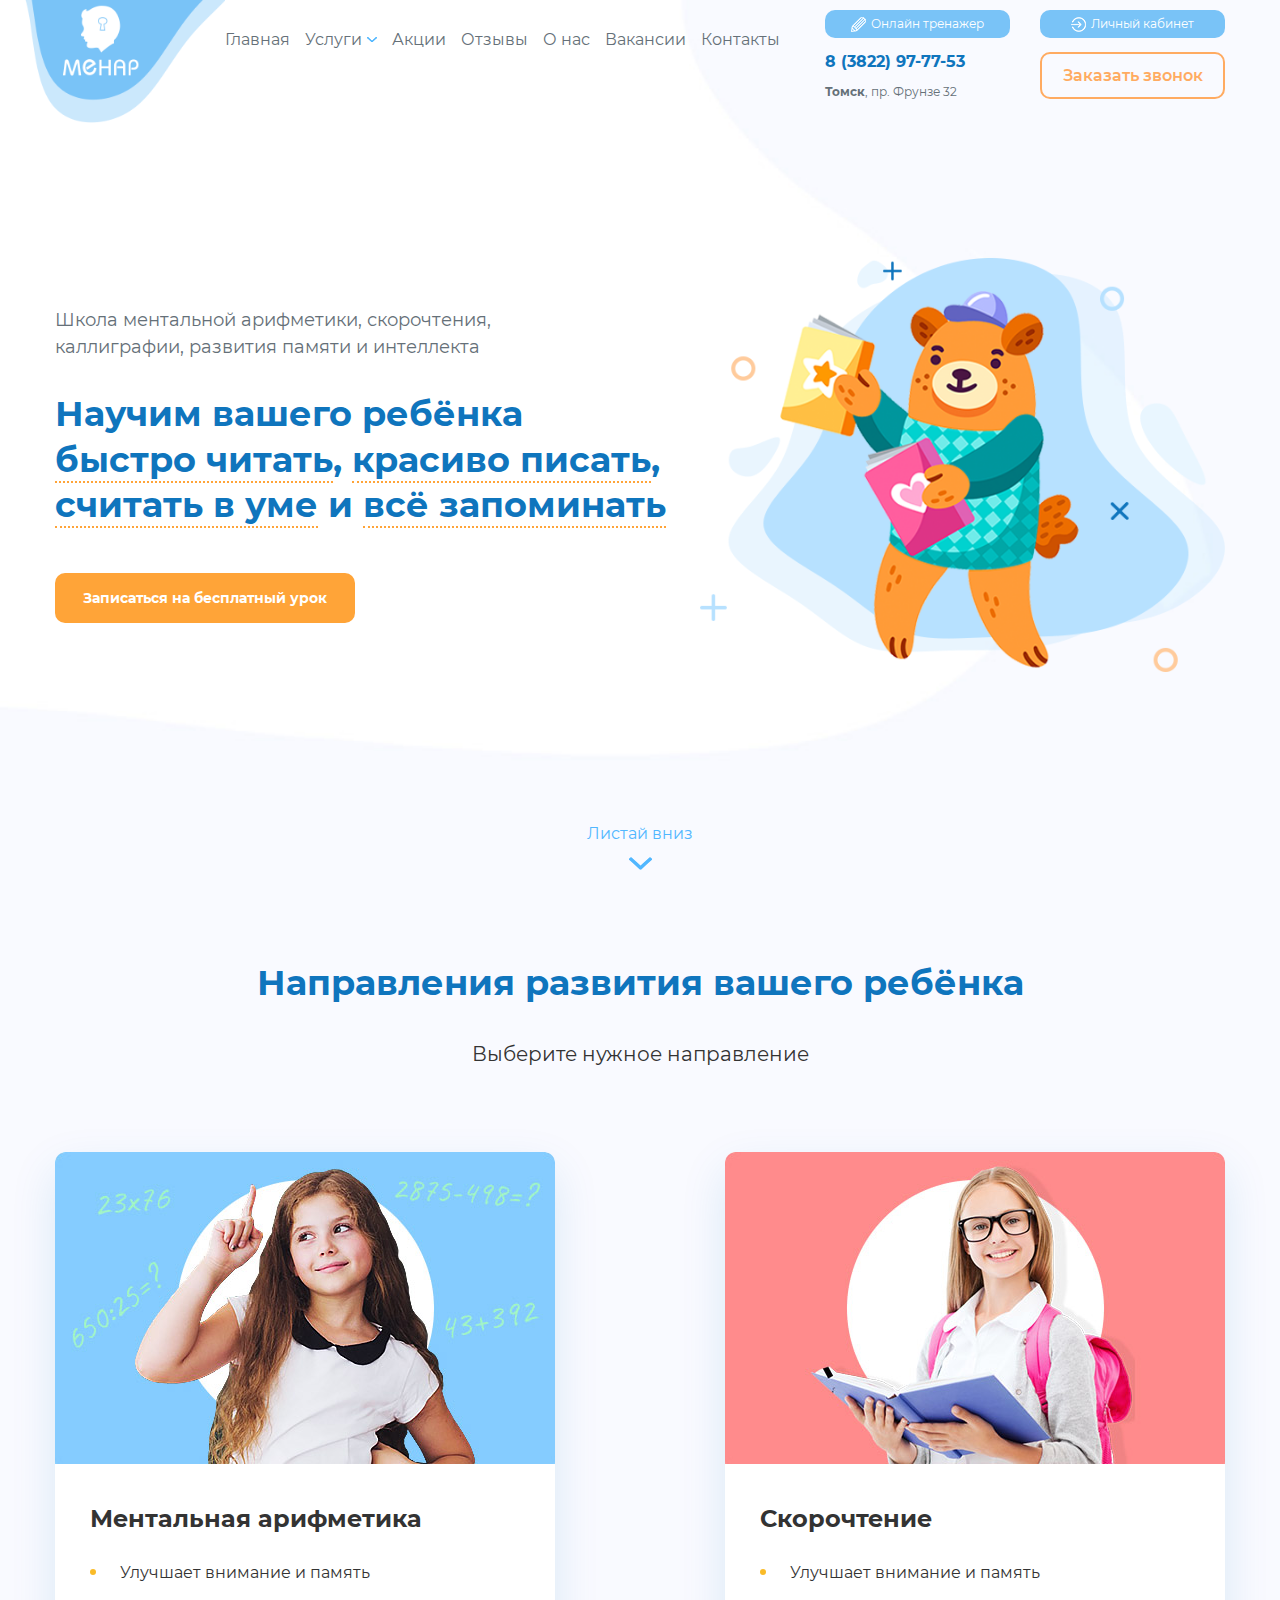
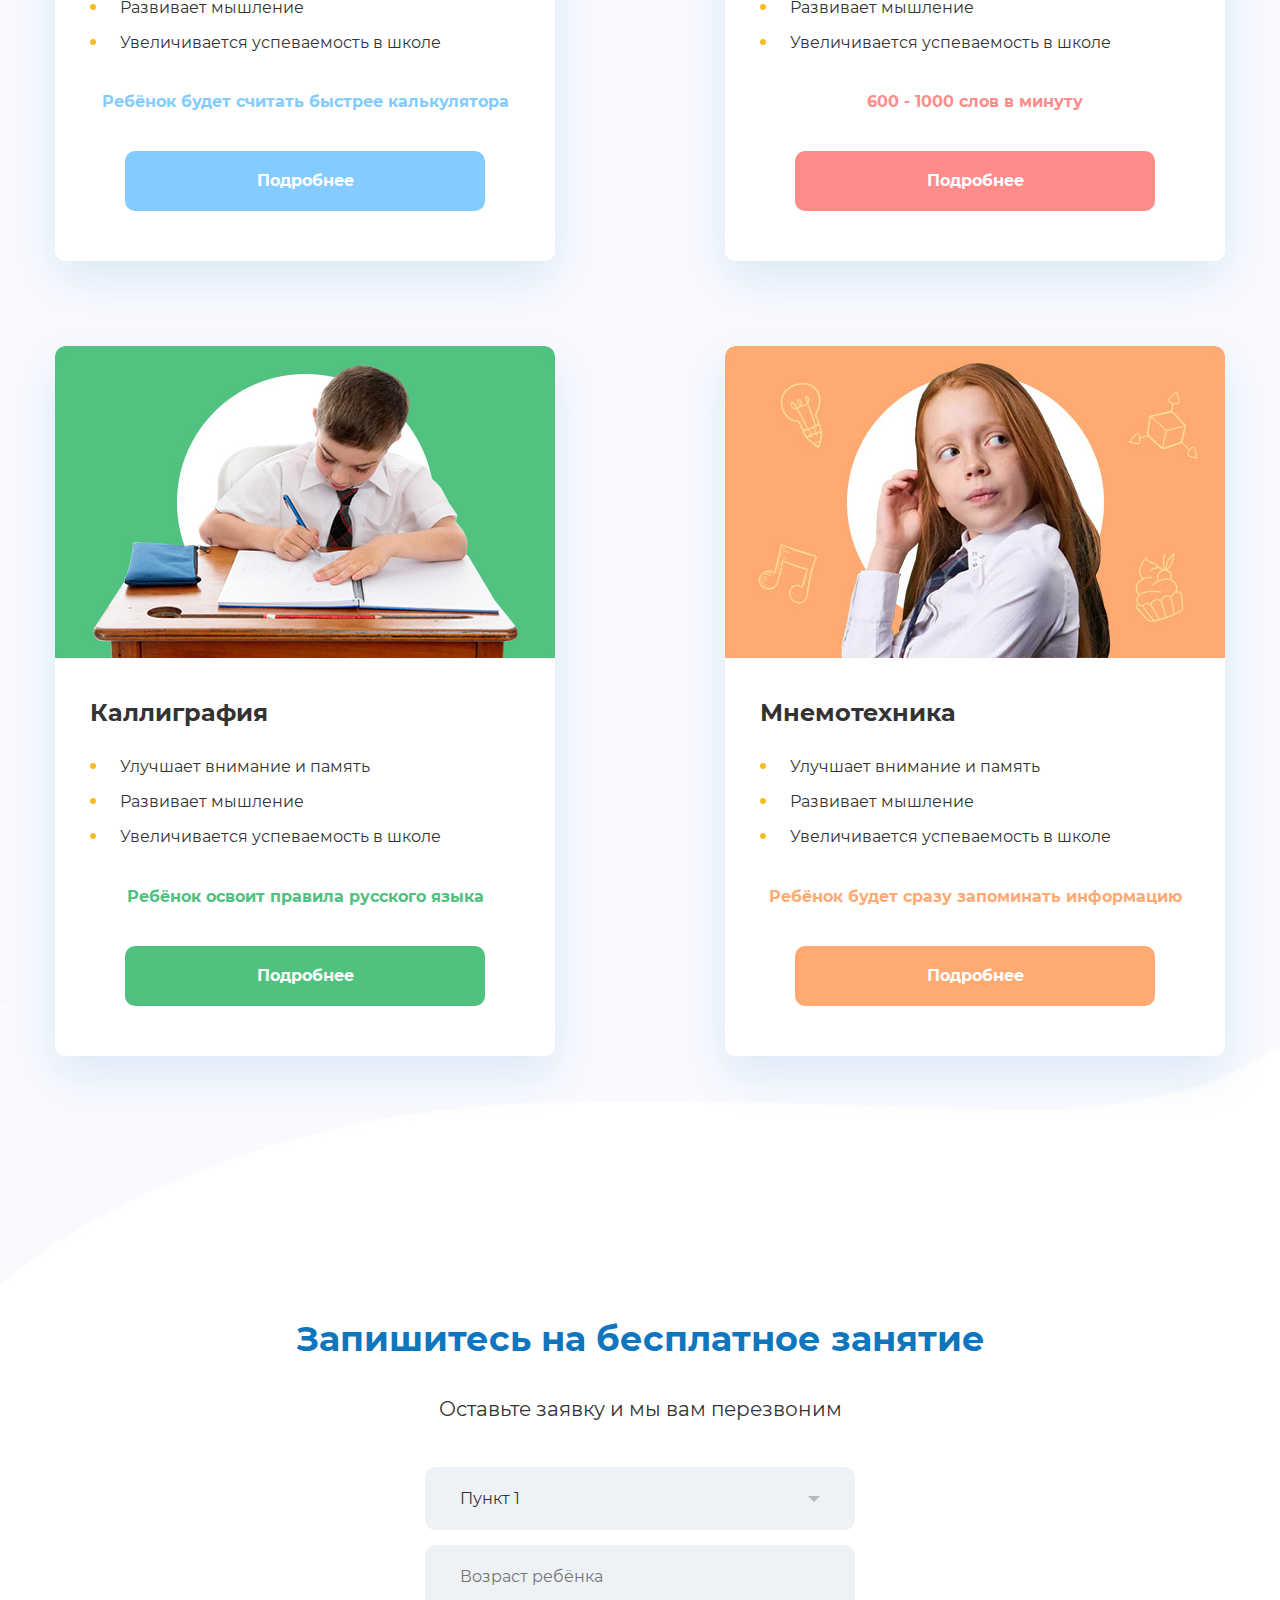
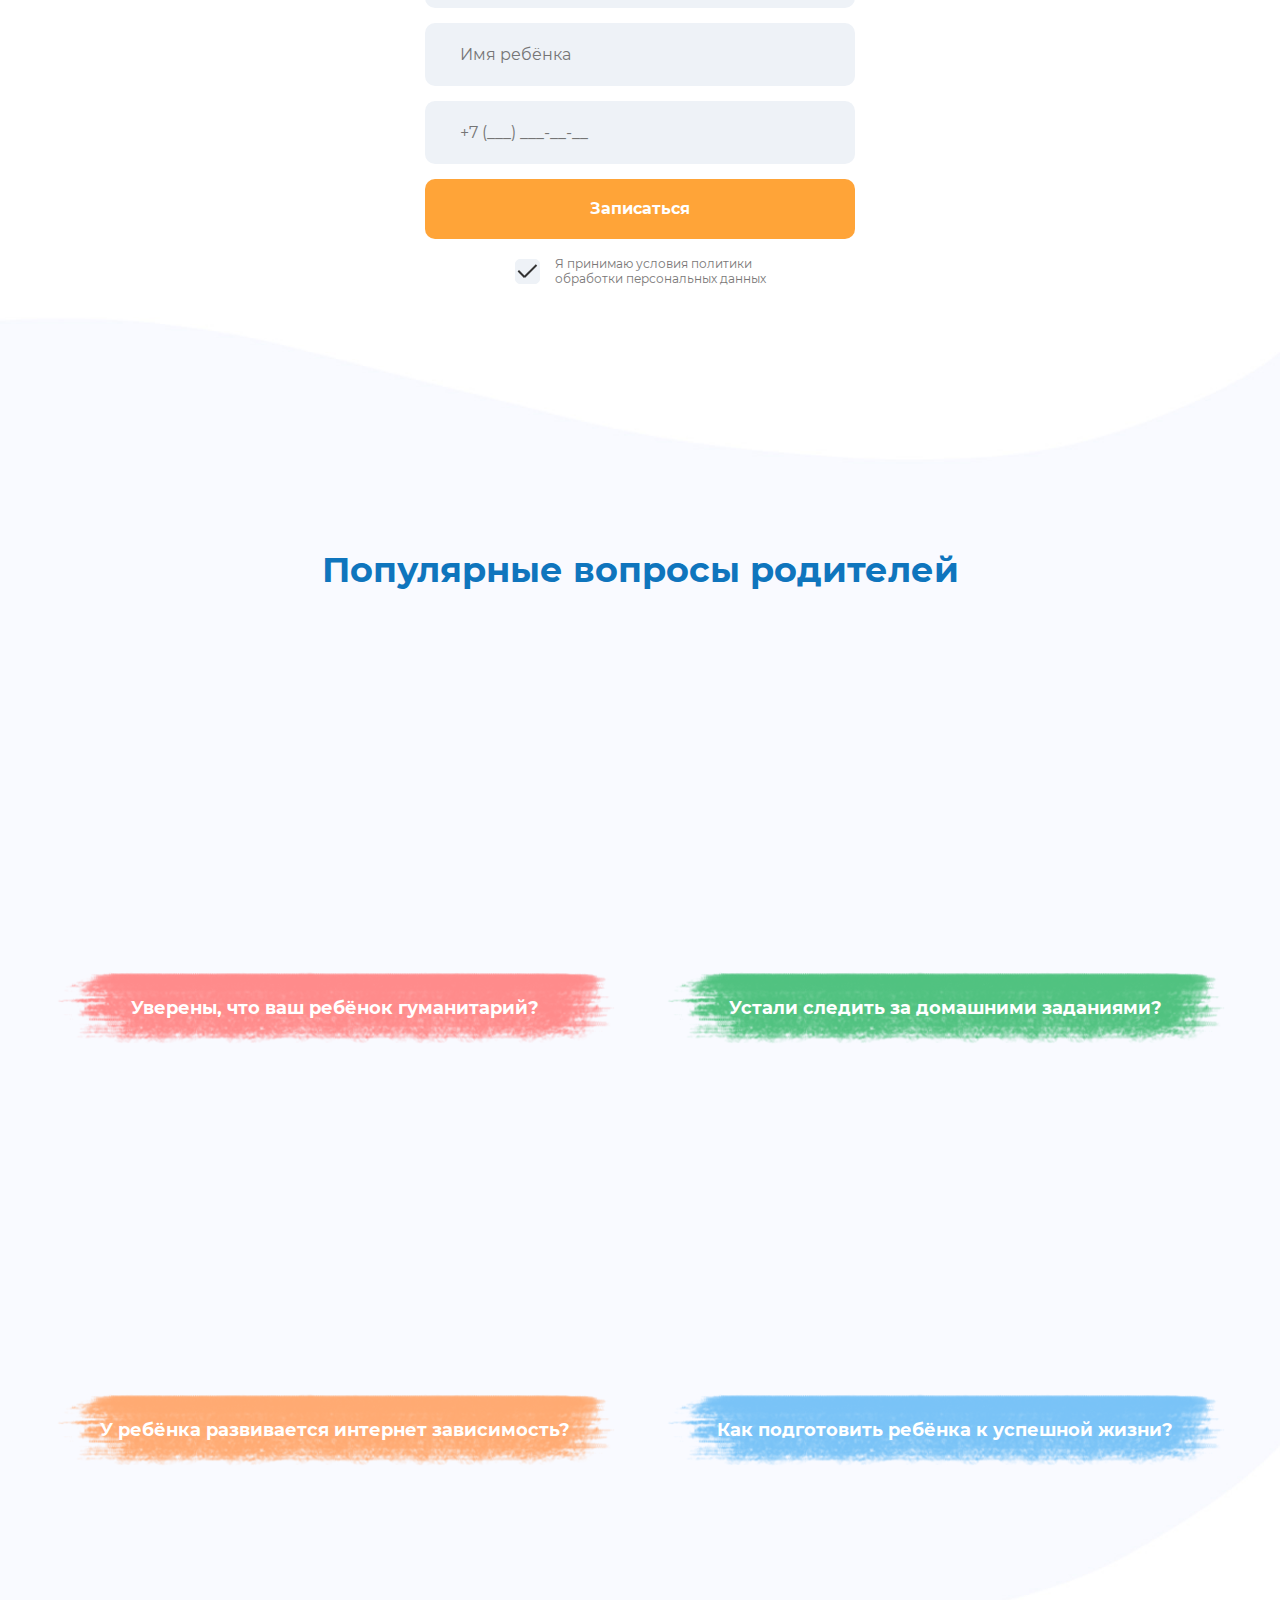
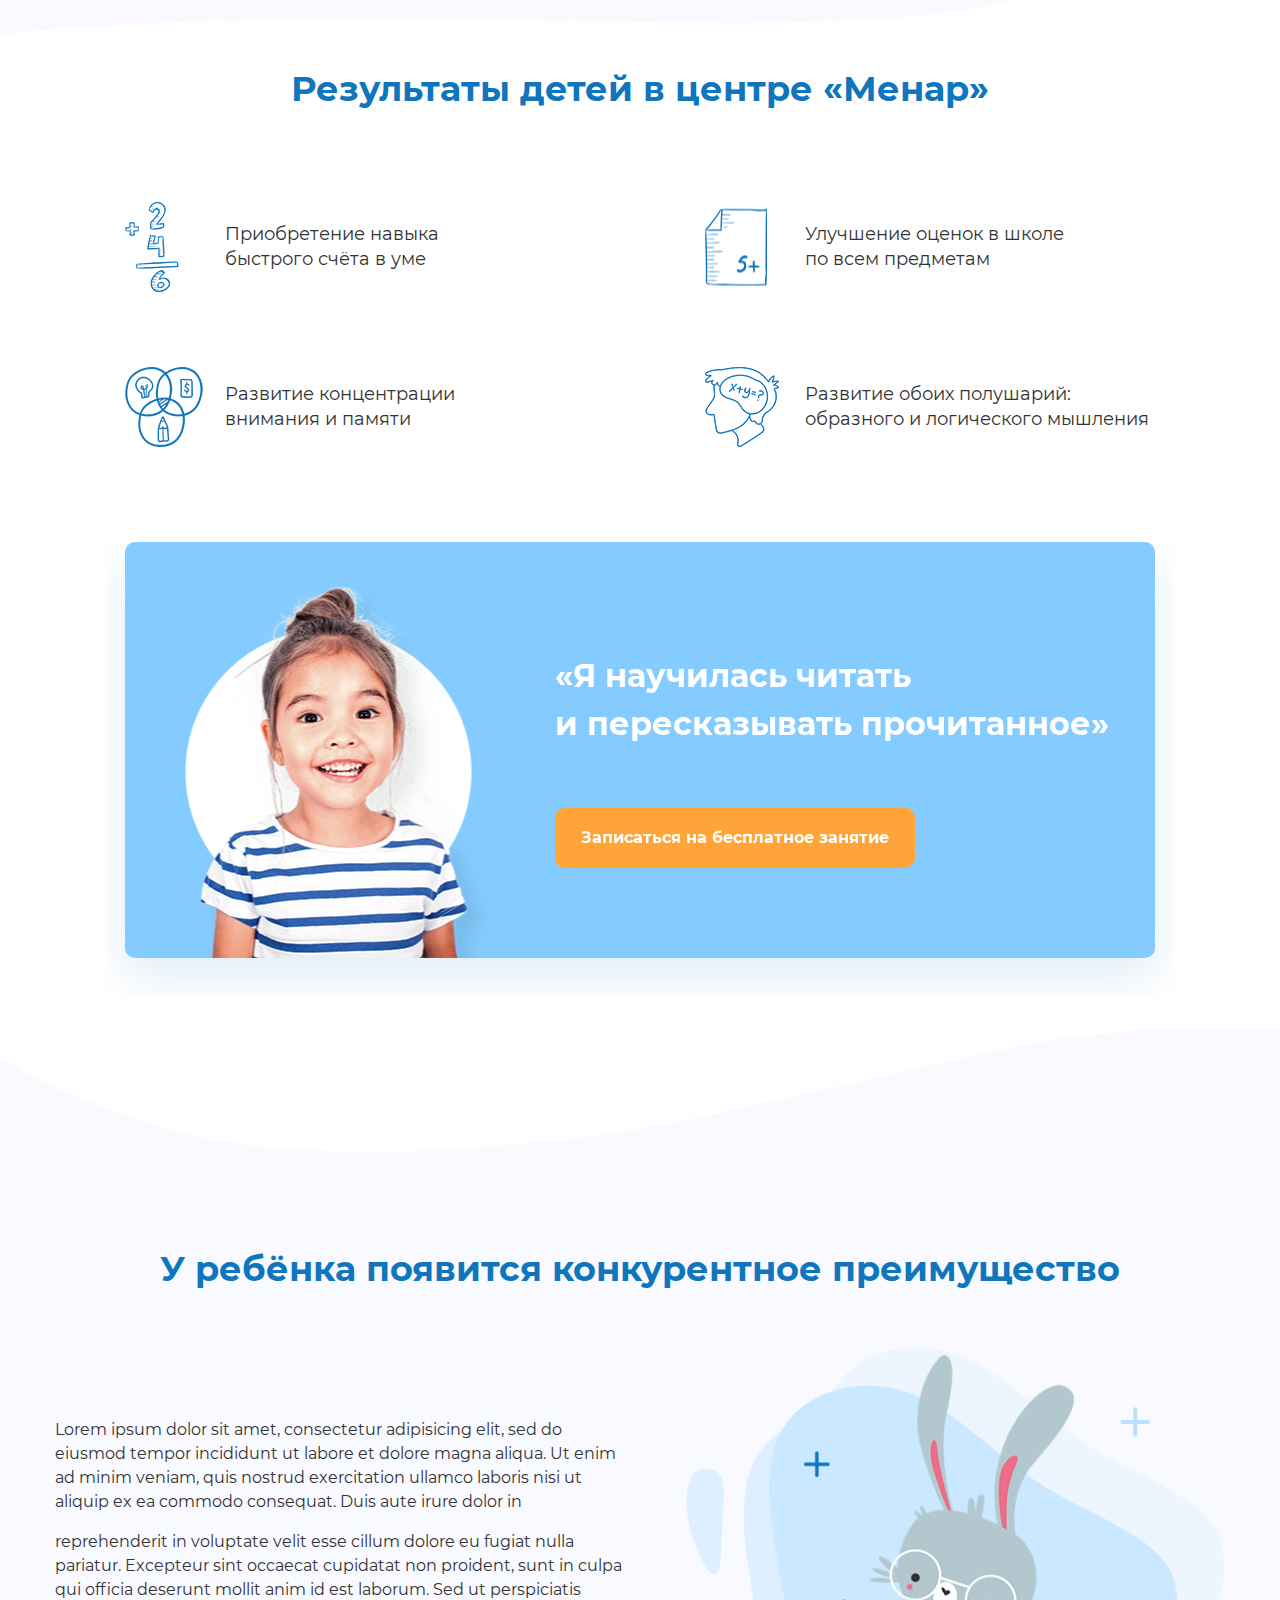
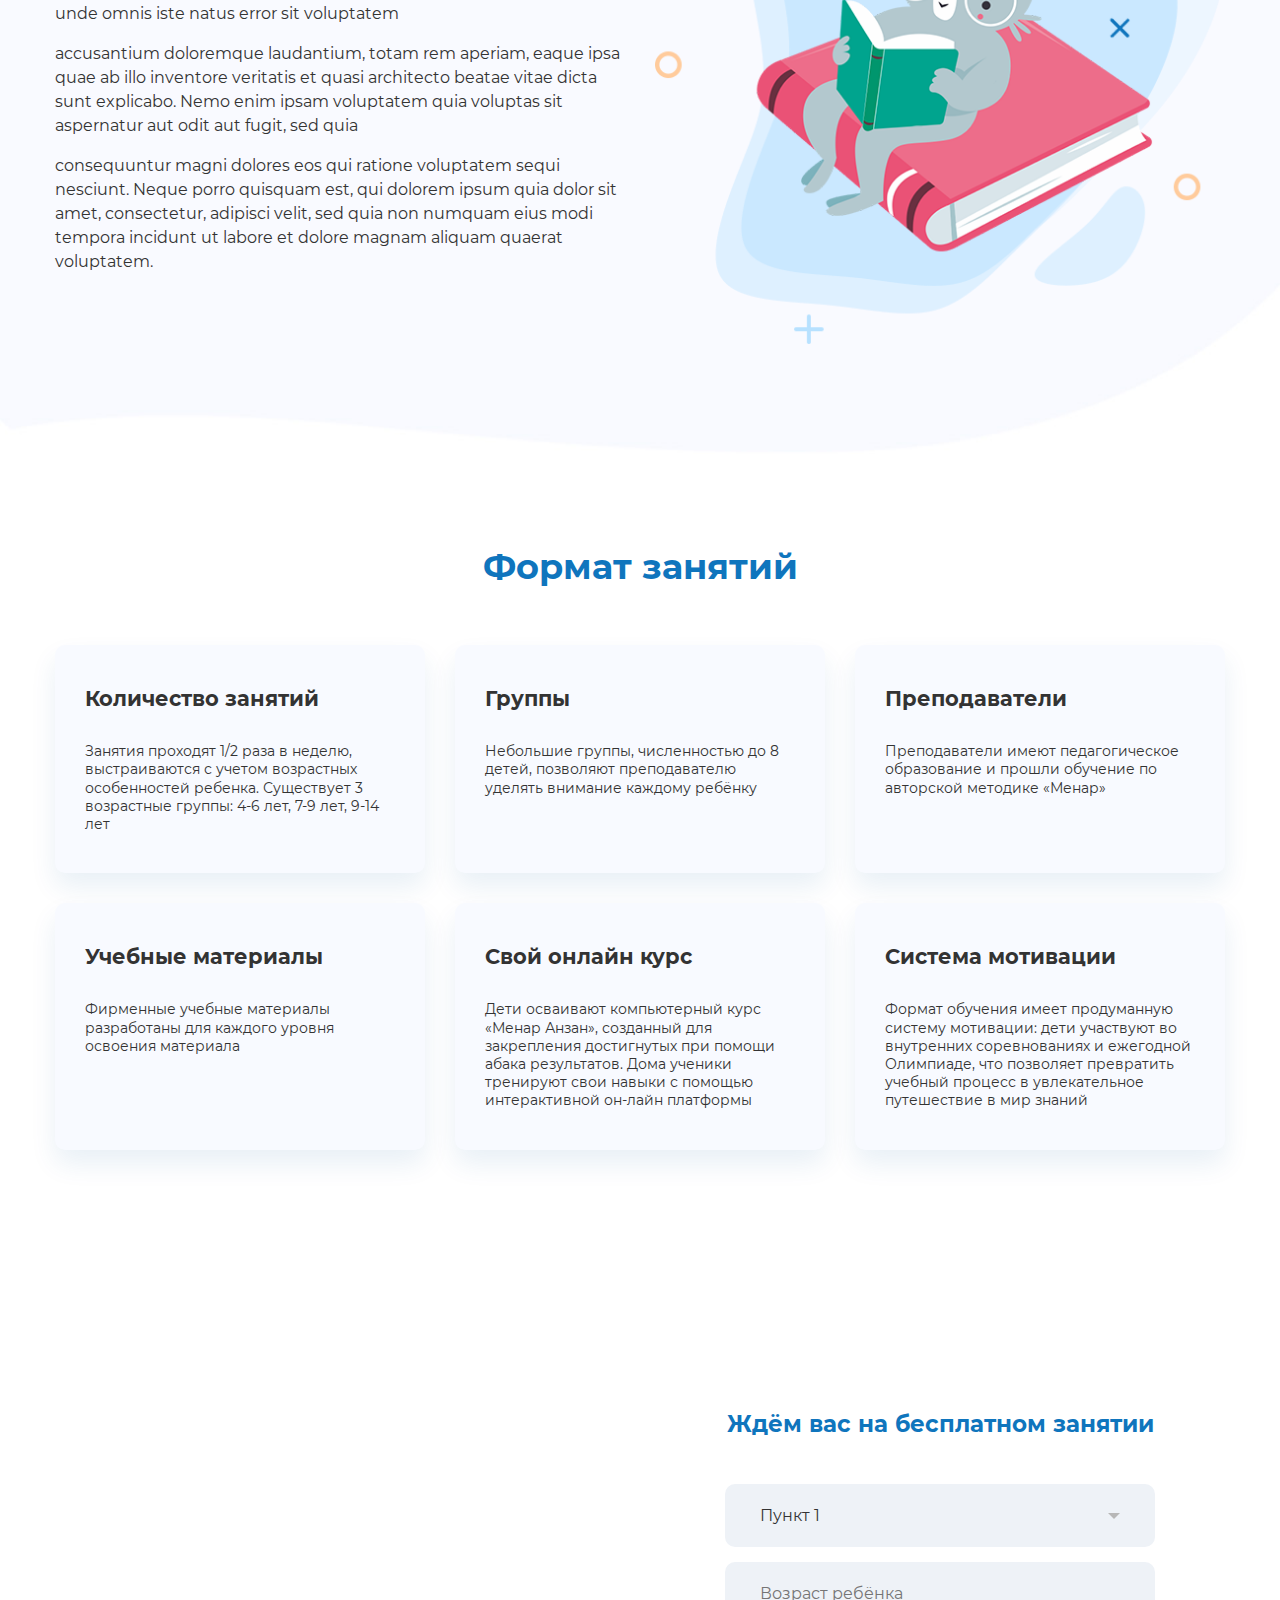
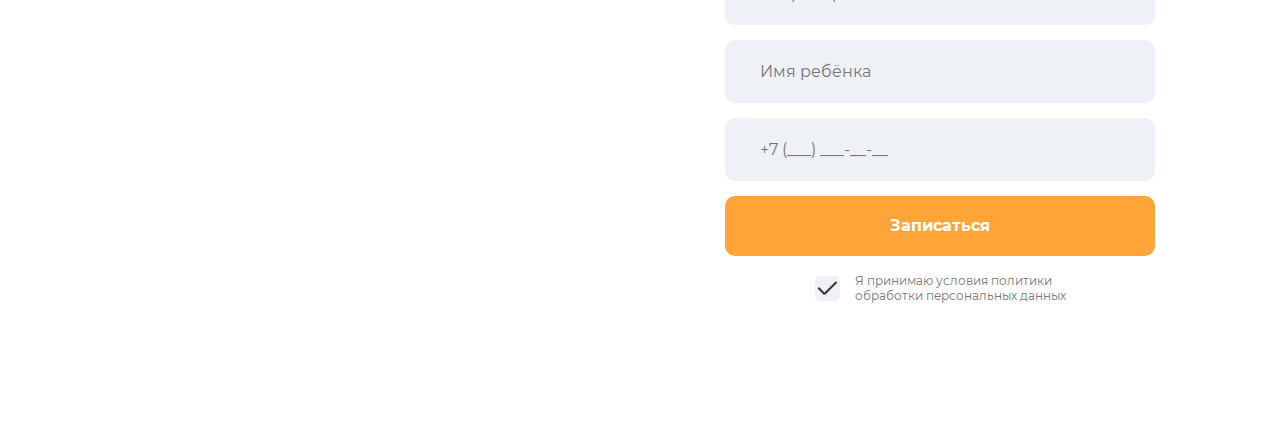
==== index.html @ d81ebc4a "sfdv" ====
<!DOCTYPE html>
<html>
<head>
	<title></title>
	<meta name="keywords" content=''>
	<meta name="description" content=''>

	<meta name="format-detection" content="telephone=no">

	<meta http-equiv="Content-Type" content="text/html; charset=utf-8">
	<meta name="viewport" content="width=device-width,minimum-scale=1,maximum-scale=1">
	<link rel="stylesheet" href="css/reset.css" type="text/css">
	<link rel="stylesheet" href="css/jquery.fancybox.css" type="text/css">
	<link rel="stylesheet" href="css/slick.css" type="text/css">
	<link rel="stylesheet" href="css/layout.css" type="text/css">
	<link rel="stylesheet" href="css/main.css" type="text/css">

</head>
<body>
	<div class="body-wrap">
		<div class="b header">
			<div class="container">
				<div class="header-wrap">
					<div class="header-burger">
						<div class="mobile-btn-wrap">
							<div class="mobile-btn">
								<div class="mobile-btn-el"></div>
							</div>
						</div>
					</div>
					<div class="header-logo">
						<a href="/"><img src="i/logo.png" alt=""></a>
					</div>
					<div class="header-contacts">
						<div class="header-contacts-item">
							<a href="#" class="small-btn"><span><img src="i/small-icon-1.png">Онлайн тренажер</span></a>
							<a href="#" class="small-btn"><span><img src="i/small-icon-2.png">Личный кабинет</span></a>
						</div>
						<div class="header-contacts-item mobile">
							<div class="header-info">
								<a href="tel:+73822977753" class="phone">8 (3822) 97-77-53</a>
								<div class="header-info-item"><b>Томск</b>, пр. Фрунзе 32</div>
							</div>
							<a href="#" class="header-btn">Заказать звонок</a>
						</div>
					</div>
					<div class="header-nav">
						<ul>
							<li><a href="/">Главная</a></li>
							<li class="li-drop"><a href="/">Услуги</a></li>
							<li><a href="/">Акции</a></li>
							<li><a href="/">Отзывы</a></li>
							<li><a href="/">О нас</a></li>
							<li><a href="/">Вакансии</a></li>
							<li><a href="/">Контакты</a></li>
						</ul>
					</div>
				</div>
			</div>
			<div class="mobile-menu">
				<div class="close-btn"></div>
				<div class="header-logo">
					<a href="/"><img src="i/logo.png" alt=""></a>
				</div>
				<ul class="nav">
					<li><a href="/">Главная</a></li>
					<li class="li-drop"><span>Услуги</span></li>
					<li><a href="/">Акции</a></li>
					<li><a href="/">Отзывы</a></li>
					<li><a href="/">О нас</a></li>
					<li><a href="/">Вакансии</a></li>
					<li><a href="/">Контакты</a></li>
				</ul>
				<div class="mobile-menu-info">
					<a href="#" class="small-btn"><span><img src="i/small-icon-1.png">Онлайн тренажер</span></a>
					<a href="#" class="small-btn"><span><img src="i/small-icon-2.png">Личный кабинет</span></a>
					<div class="header-info">
						<a href="tel:+73822977753" class="phone">8 (3822) 97-77-53</a>
						<div class="header-info-item"><b>Томск</b>, пр. Фрунзе 32</div>
					</div>
					<a href="#" class="header-btn">Заказать звонок</a>
				</div>
			</div>
		</div>

		<div class="b face">
			<div class="container">
				<div class="face-wrap">
					<div class="text">
						<div class="face-text">Школа ментальной арифметики, скорочтения, каллиграфии, развития памяти и интеллекта</div>
						<h2 class="title">Научим вашего ребёнка <span>быстро читать</span>, <span>красиво писать</span>, <span>считать в уме</span> и <span>всё запоминать</span></h2>
						<a href="#" class="btn">Записаться на бесплатный урок</a>
					</div>
					<div class="image"><img src="i/face-img.png" alt=""></div>
				</div>
			</div>
			<a href="#" class="face-scroll">
				<span>Листай вниз</span>
				<img src="i/face-arr.png">
			</a>
		</div>

		<div class="b card-block">
			<div class="container">
				<h2 class="title">Направления развития вашего ребёнка </h2>
				<div class="subtitle">Выберите нужное направление</div>
				<div class="cards">
					<div class="card card-blue">
						<div class="image"><img src="i/card-1.jpg" alt=""></div>
						<div class="content">
							<div class="name">Ментальная арифметика</div>
							<div class="text">
								<ul>
									<li>Улучшает внимание и память</li>
									<li>Развивает мышление</li>
									<li>Увеличивается успеваемость в школе</li>
								</ul>
							</div>
							<div class="result">Ребёнок будет считать быстрее калькулятора</div>
							<a href="#" class="btn">Подробнее</a>
						</div>
					</div>
					<div class="card card-purple">
						<div class="image"><img src="i/card-2.jpg" alt=""></div>
						<div class="content">
							<div class="name">Скорочтение</div>
							<div class="text">
								<ul>
									<li>Улучшает внимание и память</li>
									<li>Развивает мышление</li>
									<li>Увеличивается успеваемость в школе</li>
								</ul>
							</div>
							<div class="result">600 - 1000 слов в минуту</div>
							<a href="#" class="btn">Подробнее</a>
						</div>
					</div>
					<div class="card card-green">
						<div class="image"><img src="i/card-3.jpg" alt=""></div>
						<div class="content">
							<div class="name">Каллиграфия</div>
							<div class="text">
								<ul>
									<li>Улучшает внимание и память</li>
									<li>Развивает мышление</li>
									<li>Увеличивается успеваемость в школе</li>
								</ul>
							</div>
							<div class="result">Ребёнок освоит правила русского языка</div>
							<a href="#" class="btn">Подробнее</a>
						</div>
					</div>
					<div class="card card-orange">
						<div class="image"><img src="i/card-4.jpg" alt=""></div>
						<div class="content">
							<div class="name">Мнемотехника</div>
							<div class="text">
								<ul>
									<li>Улучшает внимание и память</li>
									<li>Развивает мышление</li>
									<li>Увеличивается успеваемость в школе</li>
								</ul>
							</div>
							<div class="result">Ребёнок будет сразу запоминать информацию</div>
							<a href="#" class="btn">Подробнее</a>
						</div>
					</div>
				</div>
			</div>
		</div>

		<div class="b ekr">
			<div class="container">
				<h2 class="title">Запишитесь на бесплатное занятие</h2>
				<div class="subtitle">Оставьте заявку и мы вам перезвоним</div>
				<div class="b-form">
					<form>
						<div class="b-select">
							<select>
								<option value="1">Пункт 1</option>
								<option value="2">Пункт 2</option>
							</select>
						</div>
						<div class="b-input">
							<input type="number" inputmode="numeric" placeholder="Возраст ребёнка">
						</div>
						<div class="b-input">
							<input type="text" placeholder="Имя ребёнка">
						</div>
						<div class="b-input">
							<input type="tel" placeholder="+7 (___) ___-__-__">
						</div>
						<button type="submit" class="btn">Записаться</button>
						<div class="policy-text"><div class="radio-btn active"></div>Я принимаю условия <a href="#" target="_blank">политики<br> обработки персональных данных</a></div>
					</form>
				</div>
			</div>
		</div>

		<div class="b video-block">
			<div class="container">
				<h2 class="title">Популярные вопросы родителей</h2>
				<div class="videos">
					<div class="video-wrap video-purple">
						<div class="video">
							<iframe src="https://www.youtube.com/embed/6xLsLPHumJ8" frameborder="0" allow="accelerometer; autoplay; encrypted-media; gyroscope; picture-in-picture" allowfullscreen></iframe>
						</div>
						<div class="name">Уверены, что ваш ребёнок гуманитарий?</div>
					</div>
					<div class="video-wrap video-green">
						<div class="video">
							<iframe src="https://www.youtube.com/embed/6xLsLPHumJ8" frameborder="0" allow="accelerometer; autoplay; encrypted-media; gyroscope; picture-in-picture" allowfullscreen></iframe>
						</div>
						<div class="name">Устали следить за домашними заданиями?</div>
					</div>
					<div class="video-wrap video-orange">
						<div class="video">
							<iframe src="https://www.youtube.com/embed/6xLsLPHumJ8" frameborder="0" allow="accelerometer; autoplay; encrypted-media; gyroscope; picture-in-picture" allowfullscreen></iframe>
						</div>
						<div class="name">У ребёнка развивается интернет зависимость?</div>
					</div>
					<div class="video-wrap video-blue">
						<div class="video">
							<iframe src="https://www.youtube.com/embed/6xLsLPHumJ8" frameborder="0" allow="accelerometer; autoplay; encrypted-media; gyroscope; picture-in-picture" allowfullscreen></iframe>
						</div>
						<div class="name">Как подготовить ребёнка к успешной жизни?</div>
					</div>
				</div>
			</div>
		</div>

		<div class="b ekr">
			<div class="container">
				<h2 class="title">Результаты детей в центре «Менар»</h2>
				<ul class="preim-list">
					<li>
						<img src="i/preim-i-1.png" alt="">
						<span>Приобретение навыка<br> быстрого счёта в уме</span>
					</li>
					<li>
						<img src="i/preim-i-2.png" alt="">
						<span>Улучшение оценок в школе<br> по всем предметам</span>
					</li>
					<li>
						<img src="i/preim-i-3.png" alt="">
						<span>Развитие концентрации<br> внимания и памяти</span>
					</li>
					<li>
						<img src="i/preim-i-4.png" alt="">
						<span>Развитие обоих полушарий:<br> образного и логического мышления</span>
					</li>
				</ul>
				<div class="banner-slider">
					<div class="banner-slide lightblue-slide">
						<div class="banner-title">«Я научилась читать и&nbsp;пересказывать прочитанное»</div>
						<a href="#" class="btn">Записаться на бесплатное занятие</a>
						<img src="i/slide-1.png" alt="" class="banner-img">
					</div>
					<div class="banner-slide green-slide">
						<div class="banner-title">«Я научилась читать и&nbsp;пересказывать прочитанное»</div>
						<a href="#" class="btn">Записаться на бесплатное занятие</a>
						<img src="i/slide-2.png" alt="" class="banner-img">
					</div>
					<div class="banner-slide purple-slide">
						<div class="banner-title">«Я научилась читать и&nbsp;пересказывать прочитанное»</div>
						<a href="#" class="btn">Записаться на бесплатное занятие</a>
						<img src="i/slide-3.png" alt="" class="banner-img">
					</div>
					<div class="banner-slide blue-slide">
						<div class="banner-title">«Я научилась читать и&nbsp;пересказывать прочитанное»</div>
						<a href="#" class="btn">Записаться на бесплатное занятие</a>
						<img src="i/slide-4.png" alt="" class="banner-img">
					</div>
				</div>
			</div>
		</div>

		<div class="b text-block">
			<div class="container">
				<h2 class="title">У ребёнка появится конкурентное преимущество</h2>
				<div class="text-with-img">
					<div class="image"><img src="i/rabbit.png" alt=""></div>
					<div class="text">
						<p>Lorem ipsum dolor sit amet, consectetur adipisicing elit, sed do eiusmod tempor incididunt ut labore et dolore magna aliqua. Ut enim ad minim veniam, quis nostrud exercitation ullamco laboris nisi ut aliquip ex ea commodo consequat. Duis aute irure dolor in</p>
						<p>reprehenderit in voluptate velit esse cillum dolore eu fugiat nulla pariatur. Excepteur sint occaecat cupidatat non proident, sunt in culpa qui officia deserunt mollit anim id est laborum. Sed ut perspiciatis unde omnis iste natus error sit voluptatem</p>
						<p>accusantium doloremque laudantium, totam rem aperiam, eaque ipsa quae ab illo inventore veritatis et quasi architecto beatae vitae dicta sunt explicabo. Nemo enim ipsam voluptatem quia voluptas sit aspernatur aut odit aut fugit, sed quia</p>
						<p>consequuntur magni dolores eos qui ratione voluptatem sequi nesciunt. Neque porro quisquam est, qui dolorem ipsum quia dolor sit amet, consectetur, adipisci velit, sed quia non numquam eius modi tempora incidunt ut labore et dolore magnam aliquam quaerat voluptatem.</p>
					</div>
				</div>
			</div>
		</div>

		<div class="b ekr-big">
			<div class="container">
				<h2 class="title">Формат занятий</h2>
				<ul class="descr-list">
					<li>
						<div class="name">Количество занятий</div>
						<div class="text">
							<p>Занятия проходят 1/2 раза в неделю, выстраиваются с учетом возрастных особенностей ребенка. Существует 3 возрастные группы: 4-6 лет, 7-9 лет, 9-14 лет</p>
						</div>
					</li>
					<li>
						<div class="name">Группы</div>
						<div class="text">
							<p>Небольшие группы, численностью до 8 детей, позволяют преподавателю уделять внимание каждому ребёнку</p>
						</div>
					</li>
					<li>
						<div class="name">Преподаватели</div>
						<div class="text">
							<p>Преподаватели имеют педагогическое образование и прошли обучение по авторской методике «Менар»</p>
						</div>
					</li>
					<li>
						<div class="name">Учебные материалы</div>
						<div class="text">
							<p>Фирменные учебные материалы разработаны для каждого уровня освоения материала</p>
						</div>
					</li>
					<li>
						<div class="name">Свой онлайн курс</div>
						<div class="text">
							<p>Дети осваивают компьютерный курс «Менар Анзан», созданный для закрепления достигнутых при помощи абака результатов. Дома ученики тренируют свои навыки с помощью интерактивной он-лайн платформы</p>
						</div>
					</li>
					<li>
						<div class="name">Система мотивации</div>
						<div class="text">
							<p>Формат обучения имеет продуманную систему мотивации: дети участвуют во внутренних соревнованиях и ежегодной Олимпиаде, что позволяет превратить учебный процесс в увлекательное путешествие в мир знаний</p>
						</div>
					</li>
				</ul>
			</div>
		</div>

		<div class="b map-block">
			<div class="map">
				<iframe src="https://yandex.ru/map-widget/v1/?um=constructor%3A56041281a886867fb7ee6e04cc59e2b85d258043392410533b2b9491beaae425&amp;source=constructor" width="100%" height="100%" frameborder="0"></iframe>
				<iframe class="mobile" src="https://yandex.ru/map-widget/v1/?um=constructor%3A5f856d051ce73a6758ae3db32a5aa64eddb7bf34b593eae9cc48bd684af209ca&amp;source=constructor" width="100%" height="100%" frameborder="0"></iframe>
			</div>
			<div class="container">
				<div class="wrap">
					<h2 class="title">Ждём вас на бесплатном занятии</h2>
					<div class="b-form">
						<form>
							<div class="b-select">
								<select>
									<option value="1">Пункт 1</option>
									<option value="2">Пункт 2</option>
								</select>
							</div>
							<div class="b-input">
								<input type="number" inputmode="numeric" placeholder="Возраст ребёнка">
							</div>
							<div class="b-input">
								<input type="text" placeholder="Имя ребёнка">
							</div>
							<div class="b-input">
								<input type="tel" placeholder="+7 (___) ___-__-__">
							</div>
							<button type="submit" class="btn">Записаться</button>
							<div class="policy-text"><div class="radio-btn active"></div>Я принимаю условия <a href="#" target="_blank">политики<br> обработки персональных данных</a></div>
						</form>
					</div>
				</div>
			</div>
		</div>

		<div class="b footer">
			<div class="container"></div>
		</div>

		<div style="display:none;">
		</div>
	</div>

	<script type="text/javascript" src="js/jquery-2.1.1.min.js"></script>
	<script type="text/javascript" src="js/jquery.fancybox.js"></script>
	<script type="text/javascript" src="js/jquery.inputmask.bundle.js"></script>
	<script type="text/javascript" src="js/slick.js"></script>
	<script type="text/javascript" src="js/main.js"></script>
</body>
</html>
---- css/layout.css ----
@charset "utf-8";

@font-face {
    font-family: 'Montserrat';
    src: url('../fonts/Montserrat-SemiBold.eot');
    src: url('../fonts/Montserrat-SemiBold.eot?#iefix') format('embedded-opentype'),
         url('../fonts/Montserrat-SemiBold.svg#Montserrat-SemiBold') format('svg'),
         url('../fonts/Montserrat-SemiBold.ttf') format('truetype'),
         url('../fonts/Montserrat-SemiBold.woff') format('woff'),
         url('../fonts/Montserrat-SemiBold.woff2') format('woff2');
    font-weight: 600;
    font-style: normal;
}

@font-face {
    font-family: 'Montserrat';
    src: url('../fonts/Montserrat-Regular.eot');
    src: url('../fonts/Montserrat-Regular.eot?#iefix') format('embedded-opentype'),
         url('../fonts/Montserrat-Regular.svg#Montserrat-Regular') format('svg'),
         url('../fonts/Montserrat-Regular.ttf') format('truetype'),
         url('../fonts/Montserrat-Regular.woff') format('woff'),
         url('../fonts/Montserrat-Regular.woff2') format('woff2');
    font-weight: normal;
    font-style: normal;
}

@font-face {
    font-family: 'Montserrat';
    src: url('../fonts/Montserrat-Medium.eot');
    src: url('../fonts/Montserrat-Medium.eot?#iefix') format('embedded-opentype'),
         url('../fonts/Montserrat-Medium.svg#Montserrat-Medium') format('svg'),
         url('../fonts/Montserrat-Medium.ttf') format('truetype'),
         url('../fonts/Montserrat-Medium.woff') format('woff'),
         url('../fonts/Montserrat-Medium.woff2') format('woff2');
    font-weight: 500;
    font-style: normal;
}

@font-face {
    font-family: 'Montserrat';
    src: url('../fonts/Montserrat-Light.eot');
    src: url('../fonts/Montserrat-Light.eot?#iefix') format('embedded-opentype'),
         url('../fonts/Montserrat-Light.svg#Montserrat-Light') format('svg'),
         url('../fonts/Montserrat-Light.ttf') format('truetype'),
         url('../fonts/Montserrat-Light.woff') format('woff'),
         url('../fonts/Montserrat-Light.woff2') format('woff2');
    font-weight: 300;
    font-style: normal;
}

@font-face {
    font-family: 'Montserrat';
    src: url('../fonts/Montserrat-ExtraLight.eot');
    src: url('../fonts/Montserrat-ExtraLight.eot?#iefix') format('embedded-opentype'),
         url('../fonts/Montserrat-ExtraLight.svg#Montserrat-ExtraLight') format('svg'),
         url('../fonts/Montserrat-ExtraLight.ttf') format('truetype'),
         url('../fonts/Montserrat-ExtraLight.woff') format('woff'),
         url('../fonts/Montserrat-ExtraLight.woff2') format('woff2');
    font-weight: 200;
    font-style: normal;
}

@font-face {
    font-family: 'Montserrat';
    src: url('../fonts/Montserrat-ExtraBold.eot');
    src: url('../fonts/Montserrat-ExtraBold.eot?#iefix') format('embedded-opentype'),
         url('../fonts/Montserrat-ExtraBold.svg#Montserrat-ExtraBold') format('svg'),
         url('../fonts/Montserrat-ExtraBold.ttf') format('truetype'),
         url('../fonts/Montserrat-ExtraBold.woff') format('woff'),
         url('../fonts/Montserrat-ExtraBold.woff2') format('woff2');
    font-weight: 800;
    font-style: normal;
}

@font-face {
    font-family: 'Montserrat';
    src: url('../fonts/Montserrat-Bold.eot');
    src: url('../fonts/Montserrat-Bold.eot?#iefix') format('embedded-opentype'),
         url('../fonts/Montserrat-Bold.svg#Montserrat-Bold') format('svg'),
         url('../fonts/Montserrat-Bold.ttf') format('truetype'),
         url('../fonts/Montserrat-Bold.woff') format('woff'),
         url('../fonts/Montserrat-Bold.woff2') format('woff2');
    font-weight: 700;
    font-style: normal;
}

@font-face {
    font-family: 'Montserrat';
    src: url('../fonts/Montserrat-Black.eot');
    src: url('../fonts/Montserrat-Black.eot?#iefix') format('embedded-opentype'),
         url('../fonts/Montserrat-Black.svg#Montserrat-Black') format('svg'),
         url('../fonts/Montserrat-Black.ttf') format('truetype'),
         url('../fonts/Montserrat-Black.woff') format('woff'),
         url('../fonts/Montserrat-Black.woff2') format('woff2');
    font-weight: 900;
    font-style: normal;
}

@font-face {
    font-family: 'Montserrat';
    src: url('../fonts/Montserrat-Thin.eot');
    src: url('../fonts/Montserrat-Thin.eot?#iefix') format('embedded-opentype'),
         url('../fonts/Montserrat-Thin.svg#Montserrat-Thin') format('svg'),
         url('../fonts/Montserrat-Thin.ttf') format('truetype'),
         url('../fonts/Montserrat-Thin.woff') format('woff'),
         url('../fonts/Montserrat-Thin.woff2') format('woff2');
    font-weight: 100;
    font-style: normal;
}

html,
body {
	position: relative;
}
body {
	min-width: 300px;
	text-align: center;
	overflow-x: hidden;
	-webkit-text-size-adjust: none;
	color: #333333;
    font-family: 'Montserrat', sans-serif;
}
body.no-scroll {
	height: 100vh !important;
	overflow: hidden !important;
}
body .body-wrap {
    box-sizing: border-box;
    overflow: hidden;
}
body.no-scroll .body-wrap {
    height: 100vh !important;
    overflow: hidden !important;
}
a{
	text-decoration: none;
	color: #000000;
	-webkit-transition: all 0.3s;
    -moz-transition: all 0.3s;
    -ms-transition: all 0.3s;
    transition: all 0.3s;
}
button {
    font-family: 'Montserrat', sans-serif;
	-webkit-transition: all 0.3s;
    -moz-transition: all 0.3s;
    -ms-transition: all 0.3s;
    transition: all 0.3s;
}
button:hover {
    cursor: pointer;
}
li{
	list-style: none;
}
h1,h2,h3,h4,h5,h6{
	font-weight: normal;
}
label.error{
	display: none !important;
}
input.error,textarea.error{
	border-color: #ff0000 !important;
}
.fancybox-inner{
	overflow: visible !important;
}
.b{
	position: relative;
}
.container{
	position: relative;
	max-width: 1230px;
	padding: 0 30px;
	box-sizing: border-box;
	margin: 0px auto;
}
.b-absolute{
	position: absolute;
	top: 0px;
	left: 50%;
	margin-left: -500px;
}
input::-webkit-input-placeholder, input:-moz-placeholder {
	color: #000000;
}
.mobile-btn-wrap {
    display: block;
    width: 40px;
    height: 40px;
    position: absolute;
    left: 0;
    top: 0;
    border-radius: 50%;
    background-color: rgba(121, 195, 247, 0);
    cursor: pointer;
    /*-webkit-transition: all 0.3s;
    -moz-transition: all 0.3s;
    -ms-transition: all 0.3s;
    transition: all 0.3s;*/
}
.mobile-btn-wrap.scroll {
    position: fixed;
    left: 30px;
    top: 10px;
    background-color: rgba(121, 195, 247, 0.5);
}
.mobile-btn {
	display: block;
	position: absolute;
	left: calc(50% - 13px);
	top: calc(50% - 11px);
	width: 26px;
	height: 22px;
	z-index: 1;
    cursor: pointer;
}
.mobile-btn .mobile-btn-el{
	position: absolute;
	border-radius: 4px;
	top: 9px;
	left: 0;
	width: 100%;
	height: 4px;
	background-color: #333333;
	opacity: 1;
	-webkit-transition: all 0.3s;
	-moz-transition: all 0.3s;
	-ms-transition: all 0.3s;
	transition: all 0.3s;
}
.mobile-btn::before {
    content: '';
    position: absolute;
    border-radius: 4px;
    left: 0;
    top: 0;
    width: 100%;
    height: 4px;
    background-color: #333333;
    -webkit-transform-origin: left;
    -moz-transform-origin: left;
    -ms-transform-origin: left;
    transform-origin: left;
    -webkit-transition: all 0.3s;
    -moz-transition: all 0.3s;
    -ms-transition: all 0.3s;
    transition: all 0.3s;
}
.mobile-btn::after {
	content: '';
	position: absolute;
    border-radius: 4px;
    left: 0;
    bottom: 0;
    width: 100%;
    height: 4px;
    background-color: #333333;
    -webkit-transform-origin: left;
    -moz-transform-origin: left;
    -ms-transform-origin: left;
    transform-origin: left;
    -webkit-transition: all 0.3s;
    -moz-transition: all 0.3s;
    -ms-transition: all 0.3s;
    transition: all 0.3s;
}
.mobile-btn.active::after {
    -webkit-transform: rotate(-45deg);
    -moz-transform: rotate(-45deg);
    -ms-transform: rotate(-45deg);
    transform: rotate(-45deg);
}
.mobile-btn.active::before {
    -webkit-transform: rotate(45deg);
    -moz-transform: rotate(45deg);
    -ms-transform: rotate(45deg);
    transform: rotate(45deg);
}
.mobile-btn.active .mobile-btn-el {
	opacity: 0;
}
.close-btn {
	display: none;
	position: absolute;
	width: 26px;
	height: 22px;
	z-index: 1;
    left: 37px;
    top: 19px;
    cursor: pointer;
}
.close-btn::after {
	content: '';
	position: absolute;
    border-radius: 4px;
    left: 0;
    bottom: 0;
    width: 100%;
    height: 4px;
    background-color: #333333;
    -webkit-transform-origin: left;
    -moz-transform-origin: left;
    -ms-transform-origin: left;
    transform-origin: left;
    -webkit-transform: rotate(-45deg);
    -moz-transform: rotate(-45deg);
    -ms-transform: rotate(-45deg);
    transform: rotate(-45deg);
}
.close-btn::before {
	content: '';
    position: absolute;
    border-radius: 4px;
    left: 0;
    top: 0;
    width: 100%;
    height: 4px;
    background-color: #333333;
    -webkit-transform-origin: left;
    -moz-transform-origin: left;
    -ms-transform-origin: left;
    transform-origin: left;
    -webkit-transform: rotate(45deg);
    -moz-transform: rotate(45deg);
    -ms-transform: rotate(45deg);
    transform: rotate(45deg);
}
.mobile-menu {
	display: none;
	position: fixed;
	z-index: 100;
	top: -200%;
	left: 0;
	box-sizing: border-box;
	width: 100%;
	height: 100vh;
	padding: 0 30px 70px;
	background-color: #ffffff;
    overflow-x: hidden;
    overflow-y: auto;
	-webkit-transition: all 0.3s;
	-moz-transition: all 0.3s;
	-ms-transition: all 0.3s;
	transition: all 0.3s;
}
.mobile-menu.active {
	top: 0;
}
.mobile-menu .nav li {
    text-align: left;
    color: #657078;
    font-size: 16px;
    border-bottom: 1px solid #65bfff;
}
.mobile-menu .nav li:last-child {
    border: 0;
}
.mobile-menu .nav li.li-drop {
    padding-right: 10px;
    position: relative;
    cursor: pointer;
}
.mobile-menu .nav li.li-drop:after {
    content: '';
    display: block;
    width: 10px;
    height: 5px;
    position: absolute;
    right: 0;
    top: calc(50% - 2.5px);
    background-position: center;
    background-size: contain;
    background-repeat: no-repeat;
    background-image: url('../i/drop-arr.png');
    -webkit-transform: rotate(-90deg);
    -moz-transform: rotate(-90deg);
    -ms-transform: rotate(-90deg);
    transform: rotate(-90deg);
}
.mobile-menu .nav li a, .mobile-menu .nav li span {
    display: block;
    color: #657078;
    padding: 10px 0;
}
.mobile-menu-info {
    margin-top: 30px;
}

.policy-text {
    display: inline-block;
    max-width: 100%;
    font-size: 12px;
    font-weight: 400;
    color: #797777;
    line-height: 1.2;
    position: relative;
    text-align: left;
    padding-left: 40px;
    margin-top: 18px;
}
.policy-text a {
    color: #797777;
    -webkit-transition: all 0.3s;
    -moz-transition: all 0.3s;
    -ms-transition: all 0.3s;
    transition: all 0.3s;
}
.policy-text a:hover {
    color: #ffa438;
}
.policy-text .radio-btn {
    display: block;
    position: absolute;
    width: 25px;
    height: 25px;
    border: 1px solid #eef2f7;
    background-color: #eef2f7;
    border-radius: 5px;
    left: 0;
    top: calc(50% - 12.5px);
    box-sizing: border-box;
}
.policy-text .radio-btn.error {
    border-color: #ff0000;
    background-color: #ff0000;
}
.policy-text .radio-btn:hover {
    cursor: pointer;
}
.policy-text .radio-btn.active::before {
    content: '';
    display: block;
    width: 9px;
    height: 2px;
    position: absolute;
    left: 1px;
    top: 13px;
    background-color: #333333;
    -webkit-transform: rotate(45deg);
    -moz-transform: rotate(45deg);
    -ms-transform: rotate(45deg);
    transform: rotate(45deg);
}
.policy-text .radio-btn.active::after {
    content: '';
    display: block;
    width: 17px;
    height: 2px;
    position: absolute;
    left: 6px;
    top: 10px;
    background-color: #333333;
    -webkit-transform: rotate(-45deg);
    -moz-transform: rotate(-45deg);
    -ms-transform: rotate(-45deg);
    transform: rotate(-45deg);
}


@media (-webkit-min-device-pixel-ratio: 1.5) {
}	
@media screen and (max-width: 1280px){
	
}
@media screen and (max-width: 1024px){
    .mobile-menu, .close-btn {
        display: block;
    }
}
@media screen and (max-width: 768px){
    .container {
        padding: 0 10px;
    }
    .mobile-btn-wrap.scroll {
        left: 10px;
    }
    .mobile-menu {
        padding: 0 10px 70px;
    }
    .close-btn {
        left: 17px;
    }
}
---- css/main.css ----
.small-btn {
	display: block;
	border-radius: 10px;
	background-color: #79c3f7;
	max-width: 200px;
	width: 100%;
	font-size: 12px;
	line-height: 1.2;
	color: #ffffff;
	padding: 7px 10px;
}
.small-btn span {
	display: inline-block;
	position: relative;
	padding-left: 20px;
}
.small-btn span img {
	display: block;
	max-width: 15px;
	max-height: 15px;
	position: absolute;
	left: 0;
	top: calc(50% - 7.5px);
}

.header {
	z-index: 100;
	position: absolute;
	left: 0;
	top: 0;
	width: 100%;
	padding-top: 10px;
	padding-bottom: 53px;
}
.header-wrap {
	display: -webkit-flex;
	display: -ms-flexbox;
	display: flex;
	justify-content: space-between;
	align-items: flex-start;
	padding-left: 220px;
	position: relative;
}
.header-burger {
	display: none;
	position: relative;
	height: 40px;
	width: 140px;
}
.header-logo {
	width: 247px;
	position: absolute;
	top: -10px;
	left: -30px;
}
.header-logo img {
	display: block;
	max-width: 100%;
}
.header-contacts {
	width: 430px;
	order: 1;
}
.header-contacts-item {
	display: -webkit-flex;
	display: -ms-flexbox;
	display: flex;
	justify-content: space-between;
	align-items: flex-start;
	width: 100%;
	margin-bottom: 14px;
}
.header-contacts-item:last-child {
	margin-bottom: 0;
}
.header-contacts-item > * {
	display: block;
	width: calc(50% - 15px);
}
.header-info {
	text-align: left;
}
.header-info .phone {
	font-size: 16px;
	font-weight: 700;
	color: #0f75bd;
	line-height: 1;
	white-space: nowrap;
}
.header-info-item {
	font-size: 12px;
	color: #657078;
	line-height: 1.2;
	margin-top: 14px;
}
.header-btn {
	display: block;
	border: 2px solid #ffab61;
	border-radius: 10px;
	padding: 12px 10px;
	font-weight: 600;
	color: #ffab61;
	font-size: 16px;
}
.header-btn:hover {
	background-color: #ffab61;
	color: #ffffff;
}
.header-nav {
	width: calc(100% - 450px);
}
.header-nav > ul {
	display: -webkit-flex;
	display: -ms-flexbox;
	display: flex;
	justify-content: flex-start;
	align-items: flex-start;
	flex-wrap: wrap;
}
.header-nav > ul > li {
	margin-right: 40px;
	margin-top: 20px;
	font-size: 16px;
	color: #657078;
}
.header-nav > ul > li.li-drop {
	position: relative;
	padding-right: 15px;
}
.header-nav > ul > li.li-drop:before {
	content: '';
	display: block;
	width: 10px;
	height: 5px;
	position: absolute;
	right: 0;
	top: calc(50% - 2.5px);
	background-repeat: no-repeat;
	background-position: center;
	background-size: contain;
	background-image: url('../i/drop-arr.png');
	-webkit-transition: all 0.3s;
	-moz-transition: all 0.3s;
	-ms-transition: all 0.3s;
	transition: all 0.3s;
}
.header-nav > ul > li > a {
	color: #657078;
}
.header-nav > ul > li > a:hover {
	color: #333333;
}

.ekr {
	padding: 30px 0;
}
.ekr-big {
	padding: 90px 0;
}
.ekr.align-left {
	text-align: left;
}

.title {
	display: block;
	font-weight: 700;
	color: #0f75bd;
	font-size: 35px;
	line-height: 1.3;
}
.title span {
	border-bottom: 2px dotted #ffa438;
}
.subtitle {
	display: block;
	margin-top: 35px;
	font-size: 20px;
	line-height: 1.3;
}

.btn {
	display: block;
	border-radius: 10px;
	padding: 22px 10px;
	background-color: #ffa438;
	color: #ffffff;
	line-height: 1;
	font-weight: 700;
	font-size: 16px;
	max-width: 360px;
	width: 100%;
	text-align: center;
	border: 0;
}

.face {
	background-position: center;
	background-repeat: no-repeat;
	background-size: cover;
	background-image: url('../i/face-bg.jpg');
	padding: 130px 0 100px;
}
.face-wrap {
	display: -webkit-flex;
	display: -ms-flexbox;
	display: flex;
	justify-content: space-between;
	align-items: center;
	align-content: center;
	min-height: calc(100vh - 230px);
}
.face-wrap .text {
	width: calc(50% + 30px);
	text-align: left;
}
.face-wrap .text .face-text {
	display: block;
	color: #657078;
	font-size: 18px;
	line-height: 1.5;
	margin-bottom: 30px;
	max-width: 440px;
}
.face-wrap .text .btn {
	margin-top: 45px;
	font-size: 14px;
	padding: 18px 10px;
	max-width: 300px;
}
.face-wrap .image {
	position: relative;
	width: calc(50% - 60px);
}
.face-wrap .image img {
	display: block;
	max-width: calc(100% + 110px);
	margin: 0 auto;
}
.face-scroll {
	display: block;
	font-size: 16px;
	color: #51b7ff;
	line-height: 1;
	position: absolute;
	bottom: 30px;
	left: 50%;
	-webkit-transform: translateX(-50%);
	-moz-transform: translateX(-50%);
	-ms-transform: translateX(-50%);
	transform: translateX(-50%);
}
.face-scroll span {
	display: block;
}
.face-scroll img {
	display: block;
	max-width: 100%;
	margin: 15px auto 0;
}

.card-block {
	background-position: center;
	background-repeat: no-repeat;
	background-size: 100% 100%;
	background-image: url('../i/card-block-bg.jpg');
	padding-top: 60px;
	padding-bottom: 230px;
}
.cards {
	display: -webkit-flex;
	display: -ms-flexbox;
	display: flex;
	justify-content: space-between;
	align-items: stretch;
	flex-wrap: wrap;
}
.cards .card {
	overflow: hidden;
	border-radius: 10px;
	box-shadow: 0px 18px 46px 0px rgba(15, 117, 189, 0.13);
	width: calc(50% - 15px);
	max-width: 500px;
	margin-top: 85px;
	background-color: #ffffff;
}
.cards .card .image {
	overflow: hidden;
	position: relative;
}
.cards .card .image img {
	display: block;
	max-width: 100%;
}
.cards .card .content {
	padding: 40px 35px 50px;
	text-align: left;
}
.cards .card .name {
	display: block;
	font-size: 24px;
	font-weight: 700;
}
.cards .card .text {
	margin-top: 30px;
	font-size: 16px;
	line-height: 1.2;
}
.cards .card .text ul li {
	position: relative;
	padding-left: 30px;
	margin-bottom: 16px;
}
.cards .card .text ul li:last-child {
	margin-bottom: 0;
}
.cards .card .text ul li:before {
	content: '';
	display: block;
	width: 6px;
	height: 6px;
	position: absolute;
	left: 0;
	top: 6px;
	border-radius: 50%;
	background-color: #fabb28;
}
.cards .card .result {
	margin-top: 40px;
	text-align: center;
	font-size: 16px;
	font-weight: 700;
}
.cards .card.card-blue .result {
	color: #84ccff;
}
.cards .card.card-purple .result {
	color: #ff8b8b;
}
.cards .card.card-green .result {
	color: #50c280;
}
.cards .card.card-orange .result {
	color: #ffaa72;
}
.cards .card .btn {
	margin: 40px auto 0;
}
.cards .card.card-blue .btn {
	background-color: #84ccff;
}
.cards .card.card-purple .btn {
	background-color: #ff8b8b;
}
.cards .card.card-green .btn {
	background-color: #50c280;
}
.cards .card.card-orange .btn {
	background-color: #ffaa72;
}

.b-form {
	margin: 45px auto 0;
	max-width: 430px;
}
.b-input, .b-select {
	margin-bottom: 15px;
	position: relative;
}
.b-select:after {
	content: '';
	display: block;
	width: 0;
	height: 0;
	border: 6px solid transparent;
	border-top-color: #b7b7b7;
	border-bottom: 0;
	position: absolute;
	right: 35px;
	top: calc(50% - 3px);
	-webkit-transition: all 0.3s;
	-moz-transition: all 0.3s;
	-ms-transition: all 0.3s;
	transition: all 0.3s;
}
.b-select.focus:after {
	-webkit-transform: rotate(180deg);
	-moz-transform: rotate(180deg);
	-ms-transform: rotate(180deg);
	transform: rotate(180deg);
}
.b-input input, .b-input textarea, .b-select select {
	display: block;
	width: 100%;
	resize: none;
	padding: 22px 35px;
	background-color: #eef2f7;
	border-radius: 10px;
	border: 0;
	font-family: 'Montserrat', sans-serif;
	color: #333333;
	font-size: 16px;
	-webkit-appearance: none;
	-moz-appearance: none;
	-webkit-transition: all 0.3s;
	-moz-transition: all 0.3s;
	-ms-transition: all 0.3s;
	transition: all 0.3s;
}
.b-select select {
	padding-right: 57px;
}
.b-input input::-webkit-input-placeholder,
.b-input input:-moz-placeholder,
.b-input textarea::-webkit-input-placeholder,
.b-input textarea:-moz-placeholder {
	color: #797777;
}
.b-input input::-webkit-outer-spin-button,
.b-input input::-webkit-inner-spin-button {
	-webkit-appearance: none;
	-moz-appearance: none;
	margin: 0;
}
.b-form .btn {
	max-width: none;
}

.video-block {
	background-position: center;
	background-size: 100% 100%;
	background-repeat: no-repeat;
	background-image: url('../i/video-block-bg.jpg');
	padding-top: 230px;
	padding-bottom: 150px;
}
.videos {
	margin-top: 50px;
	display: -webkit-flex;
	display: -ms-flexbox;
	display: flex;
	justify-content: space-between;
	align-items: flex-start;
	flex-wrap: wrap;
}
.videos .video-wrap {
	width: calc(50% - 15px);
	max-width: 560px;
	margin-bottom: 20px;
}
.videos .video-wrap .video {
	height: 315px;
}
.videos .video-wrap .video iframe {
	width: 100%;
	height: 100%;
}
.videos .video-wrap .name {
	background-position: center;
	background-repeat: no-repeat;
	background-size: 100% 100%;
	text-align: center;
	color: #ffffff;
	font-weight: 700;
	font-size: 18px;
	margin-top: 15px;
	padding: 25px 30px;
}
.videos .video-wrap.video-purple .name {
	background-image: url('../i/video-purple.png');
}
.videos .video-wrap.video-green .name {
	background-image: url('../i/video-green.png');
}
.videos .video-wrap.video-orange .name {
	background-image: url('../i/video-orange.png');
}
.videos .video-wrap.video-blue .name {
	background-image: url('../i/video-blue.png');
}

.preim-list {
	display: -webkit-flex;
	display: -ms-flexbox;
	display: flex;
	justify-content: space-between;
	align-items: center;
	flex-wrap: wrap;
	max-width: 1030px;
	margin: 0 auto;
}
.preim-list li {
	position: relative;
	padding-left: 100px;
	text-align: left;
	font-size: 18px;
	line-height: 1.4;
	width: calc(50% - 15px);
	max-width: 450px;
	margin-top: 110px;
}
.preim-list li img {
	display: block;
	max-width: 90px;
	max-height: 90px;
	position: absolute;
	left: 0;
	top: 50%;
	-webkit-transform: translateY(-50%);
	-moz-transform: translateY(-50%);
	-ms-transform: translateY(-50%);
	transform: translateY(-50%);
}

.banner-slider {
	margin: 110px auto 0;
	max-width: 1070px;
}
.banner-slide {
	overflow: hidden;
	border-radius: 10px;
	box-shadow: 0px 18px 46px 0px rgba(15, 117, 189, 0.13);
	margin: 0 20px 38px;
	position: relative;
	padding: 110px 30px 90px 430px;
	text-align: left;
}
.banner-slide.lightblue-slide {
	background-color: #84ccff;
}
.banner-slide.green-slide {
	background-color: #50c280;
}
.banner-slide.purple-slide {
	background-color: #ff8b8b;
}
.banner-slide.blue-slide {
	background-color: #0f75bd;
}
.banner-title {
	display: block;
	font-weight: 700;
	font-size: 32px;
	color: #ffffff;
	line-height: 1.5;
	margin-bottom: 60px;
}
.banner-img {
	display: block;
	max-width: 390px;
	max-height: calc(100% - 15px);
	position: absolute;
	left: 215px;
	bottom: 0;
	-webkit-transform: translateX(-50%);
	-moz-transform: translateX(-50%);
	-ms-transform: translateX(-50%);
	transform: translateX(-50%);
}

.text-block {
	background-position: center;
	background-size: 100% 100%;
	background-repeat: no-repeat;
	background-image: url('../i/text-block-bg.jpg');
	padding-top: 220px;
	padding-bottom: 110px;
}
.text-with-img {
	margin-top: 55px;
	display: -webkit-flex;
	display: -ms-flexbox;
	display: flex;
	justify-content: space-between;
	align-items: center;
	text-align: left;
}
.text-with-img .image {
	width: calc(50% - 15px);
	order: 1;
}
.text-with-img .image img {
	display: block;
	max-width: 100%;
	margin: 0 auto;
}
.text-with-img .text {
	width: calc(50% - 15px);
	font-size: 16px;
	line-height: 1.5;
}
.text-with-img .text p {
	display: block;
	margin-bottom: 16px;
}
.text-with-img .text p:last-child {
	margin-bottom: 0;
}

.descr-list {
	margin-top: 55px;
	display: -webkit-flex;
	display: -ms-flexbox;
	display: flex;
	justify-content: flex-start;
	align-items: stretch;
	flex-wrap: wrap;
}
.descr-list li {
	width: calc(100%/3 - 20px);
	padding: 40px 30px;
	margin-right: 30px;
	margin-bottom: 30px;
	box-shadow: 0px 14px 27px 0px rgba(0, 93, 158, 0.09);
	border-radius: 10px;
	background-color: #f8faff;
	text-align: left;
}
.descr-list li:nth-child(3n) {
	margin-right: 0;
}
.descr-list li .name {
	display: block;
	font-size: 21px;
	line-height: 1.3;
	margin-bottom: 30px;
	font-weight: 700;
}
.descr-list li .text {
	font-size: 14px;
	line-height: 1.3;
}
.descr-list li .text p {
	display: block;
	margin-bottom: 14px;
}
.descr-list li .text p:last-child {
	margin-bottom: 0;
}

.map-block {
	padding: 90px 0;
}
.map {
	width: 100%;
	height: 100%;
	position: absolute;
	left: 0;
	top: 0;
	z-index: 1;
}
.map iframe.mobile {
	display: none;
}
.map-block .wrap {
	position: relative;
	background-color: #ffffff;
	max-width: 570px;
	padding: 50px 30px;
	margin-left: auto;
	margin-right: 0;
	border-radius: 10px;
	z-index: 1;
}
.map-block .title {
	font-size: 23px;
}




@media screen and (max-width: 1280px){
	.header {
		padding-bottom: 24px;
	}
	.header-wrap {
		padding-left: 170px;
	}
	.header-logo {
		width: 200px;
	}
	.header-nav > ul > li {
		margin-right: 15px;
	}
	.header-contacts {
		width: 400px;
	}
	.header-nav {
		width: calc(100% - 420px);
	}

	.face-wrap .image img {
		max-width: 100%;
	}
}
@media screen and (max-width: 1024px){
	.body-wrap {
		padding-top: 98px;
	}
	.header {
		padding: 0;
		background-color: #ffffff;
	}
	.header-wrap {
		padding: 0;
		align-items: center;
	}
	.header-burger, .header-contacts-item.mobile {
		display: block;
	}
	.header-logo {
		position: relative;
		left: 0;
		top: 0;
		width: 160px;
	}
	.header-nav, .header-contacts-item, .header-btn {
		display: none;
	}
	.header-info-item {
		margin-top: 5px;
	}
	.header-info {
		width: 100%;
		text-align: right;
	}
	.header-contacts {
		width: 140px;
	}
	.mobile-menu .header-logo {
		display: block;
		margin: 0 auto 20px;
	}
	.mobile-menu .small-btn {
		margin: 0 auto 15px;
	}
	.mobile-menu .header-info {
		margin-top: 20px;
		text-align: center;
	}
	.mobile-menu .header-btn {
		display: block;
		max-width: 300px;
		margin: 20px auto 0;
	}
	
	.face {
		padding-top: 30px;
		padding-bottom: 30px;
	}
	.face-wrap {
		min-height: auto;
	}
	.face-scroll {
		display: none;
	}

	.videos .video-wrap .video {
		height: 252px;
	}

	.preim-list {
		display: block;
	}
	.preim-list li {
		width: 100%;
		margin: 110px auto 0;
	}

	.banner-slide {
		padding: 50px 30px 40px 260px;
	}
	.banner-title {
		margin-bottom: 30px;
	}
	.banner-img {
		max-width: 220px;
		left: 130px;
	}
}
@media screen and (max-width: 960px){
	.face-wrap {
		display: block;
	}
	.face-wrap .text {
		width: 100%;
		margin-bottom: 30px;
	}
	.face-wrap .text .btn {
		margin: 30px auto 0;
	}
	.face-wrap .image {
		width: 100%;
	}

	.descr-list {
		justify-content: space-between;
	}
	.descr-list li {
		width: calc(50% - 15px);
		margin-right: 0;
	}
}
@media screen and (max-width: 768px){
	.title {
		font-size: 22px;
	}
	.subtitle {
		font-size: 16px;
		margin-top: 15px;
	}

	.btn {
		padding: 18px 10px;
		font-size: 14px;
		margin: 0 auto;
		max-width: 300px;
	}

	.ekr-big {
		padding: 30px 0;
	}

	.face-wrap .text {
		text-align: center;
		margin-bottom: 20px;
	}
	.face-wrap .text .face-text {
		font-size: 14px;
		max-width: 350px;
		margin: 0 auto 20px;
	}
	.face-wrap .text .btn {
		margin: 20px auto 0;
		font-size: 12px;
		padding: 14px 10px;
		max-width: 240px;
	}
	.face-wrap .image img {
		max-height: 300px;
	}

	.card-block {
		padding-top: 30px;
		padding-bottom: 130px;
	}
	.cards .card {
		width: calc(50% - 10px);
		margin-top: 30px;
	}
	.cards .card .content {
		padding: 20px 15px 30px;
	}
	.cards .card .name {
		font-size: 16px;
	}
	.cards .card .text {
		font-size: 14px;
		margin-top: 20px;
	}
	.cards .card .text ul li {
		padding-left: 16px;
	}
	.cards .card .text ul li:before {
		top: 5px;
	}
	.cards .card .result {
		margin-top: 20px;
		font-size: 14px;
	}
	.cards .card .btn {
		margin-top: 20px;
	}

	.b-form {
		margin-top: 25px;
	}
	.b-input input, .b-input textarea, .b-select select {
		font-size: 14px;
		padding: 17px 15px;
	}

	.video-block {
		padding-top: 100px;
		padding-bottom: 70px;
	}
	.videos {
		display: block;
		margin-top: 25px;
	}
	.videos .video-wrap {
		width: 100%;
		max-width: 448px;
		margin: 0 auto 20px;
	}
	.videos .video-wrap:last-child {
		margin-bottom: 0;
	}
	.videos .video-wrap .name {
		font-size: 14px;
		padding: 15px 25px;
		margin-top: 10px;
	}

	.preim-list li {
		padding-left: 60px;
		font-size: 14px;
		margin-top: 30px;
		max-width: 350px;
	}
	.preim-list li img {
		max-width: 40px;
		max-height: 50px;
	}

	.banner-slider {
		margin-top: 40px;
	}
	.banner-slide {
		padding: 30px 20px 0;
		text-align: center;
	}
	.banner-title {
		font-size: 20px;
		margin-bottom: 20px;
	}
	.banner-img {
		position: relative;
		left: 0;
		top: 0;
		max-width: 100%;
		max-height: 300px;
		margin: 20px auto 0;
		-webkit-transform: translateX(0);
		-moz-transform: translateX(0);
		-ms-transform: translateX(0);
		transform: translateX(0);
	}

	.text-block {
		padding-bottom: 50px;
		padding-top: 120px;
	}
	.text-with-img {
		display: block;
		margin-top: 30px;
	}
	.text-with-img .image {
		width: 100%;
		margin-bottom: 20px;
	}
	.text-with-img .image img {
		max-height: 300px;
	}
	.text-with-img .text {
		width: 100%;
		font-size: 14px;
	}
	.text-with-img .text p {
		margin-bottom: 14px;
	}

	.descr-list {
		margin-top: 25px;
	}
	.descr-list li {
		width: calc(50% - 10px);
		margin-bottom: 20px;
		padding: 20px 15px;
	}
	.descr-list li .name {
		font-size: 16px;
		margin-bottom: 15px;
	}
	.descr-list li .text {
		font-size: 12px;
	}
	.descr-list li .text p {
		margin-bottom: 12px;
	}

	.map {
		position: relative;
		height: 300px;
	}
	.map iframe {
		display: none;
	}
	.map iframe.mobile {
		display: block;
	}
	.map-block .wrap {
		padding: 30px 0;
		max-width: none;
	}
	.map-block .title {
		font-size: 18px;
	}
}
@media screen and (max-width: 560px){
	.cards {
		display: block;
	}
	.cards .card {
		width: 100%;
		margin: 30px auto 0;
	}

	.descr-list {
		display: block;
	}
	.descr-list li {
		width: 100%;
		max-width: 360px;
		margin: 0 auto 20px !important;
	}
}
@media screen and (max-width: 460px){
	.body-wrap {
		padding-top: 70px;
	}
	.header {
		padding: 15px 0;
	}
	.header-logo {
		display: none;
	}

	.videos .video-wrap {
		max-width: 330px;
	}
	.videos .video-wrap .video {
		height: 185px;
	}
}
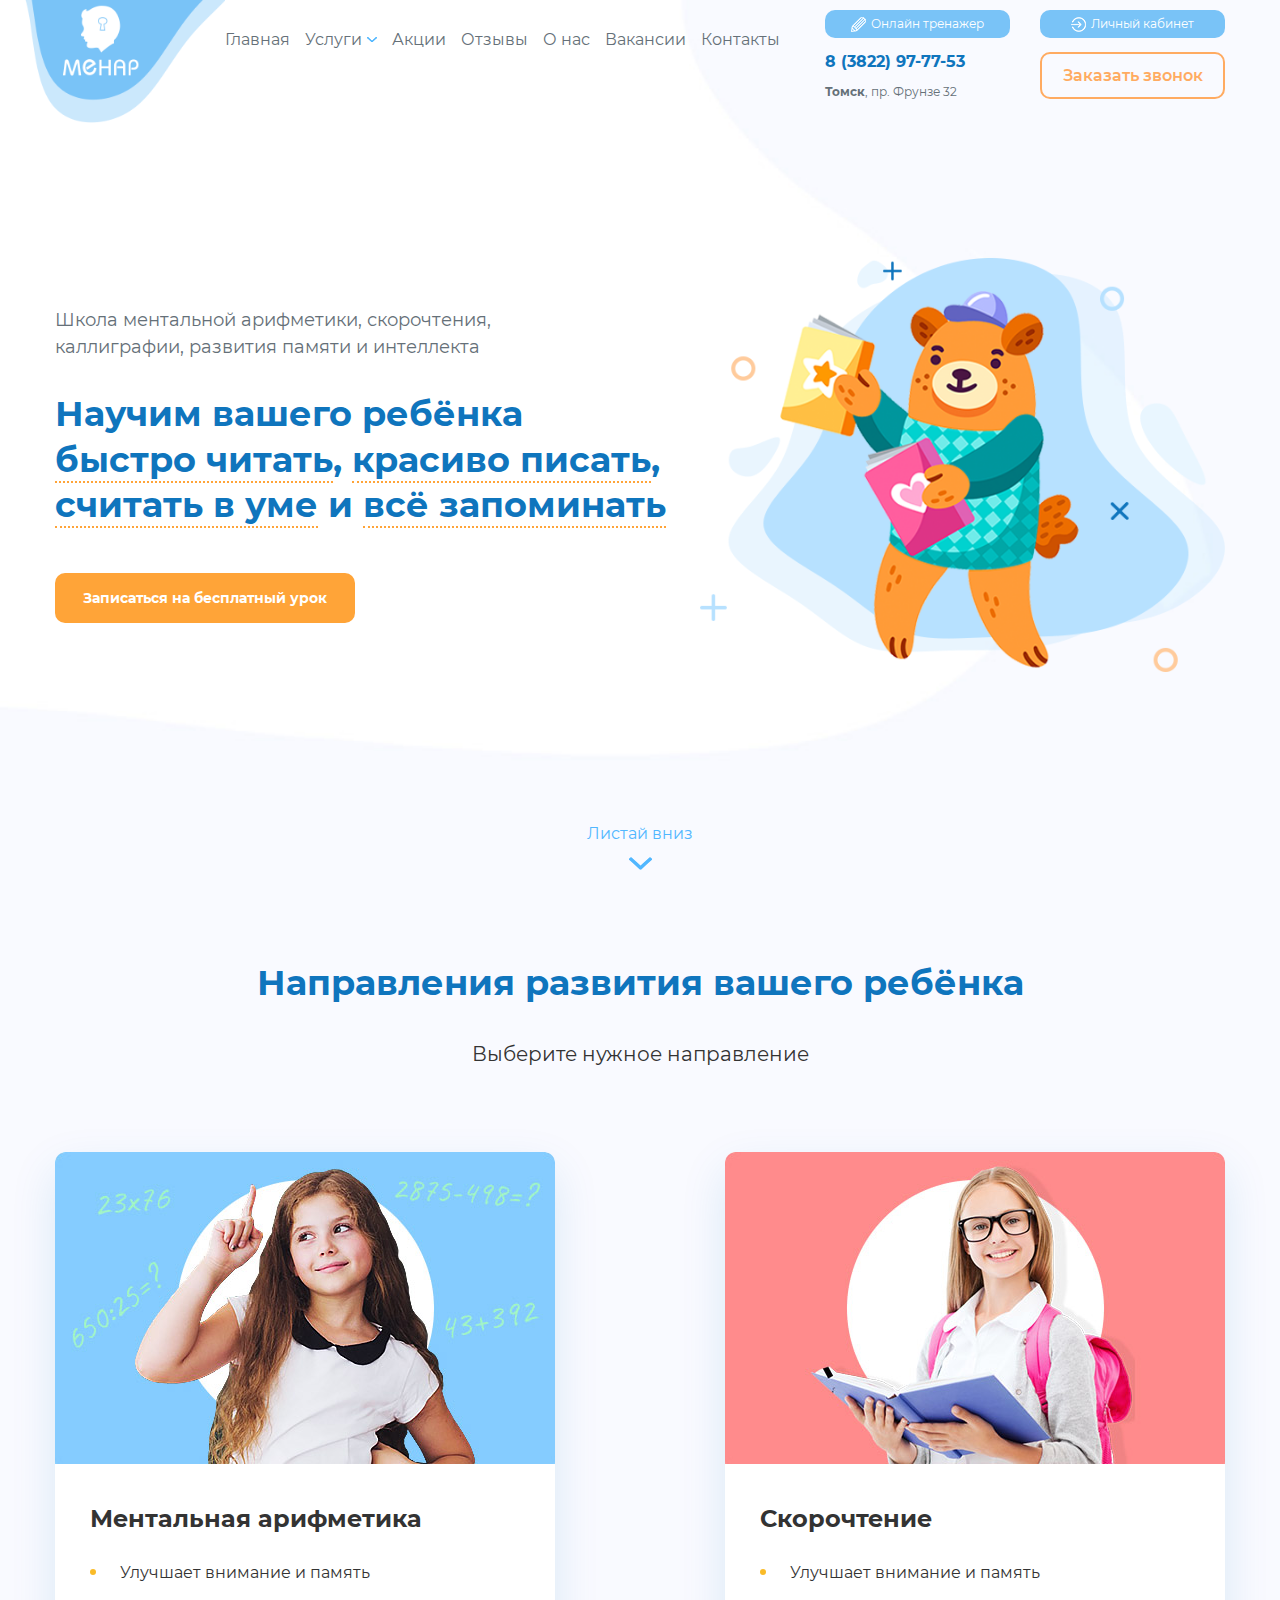
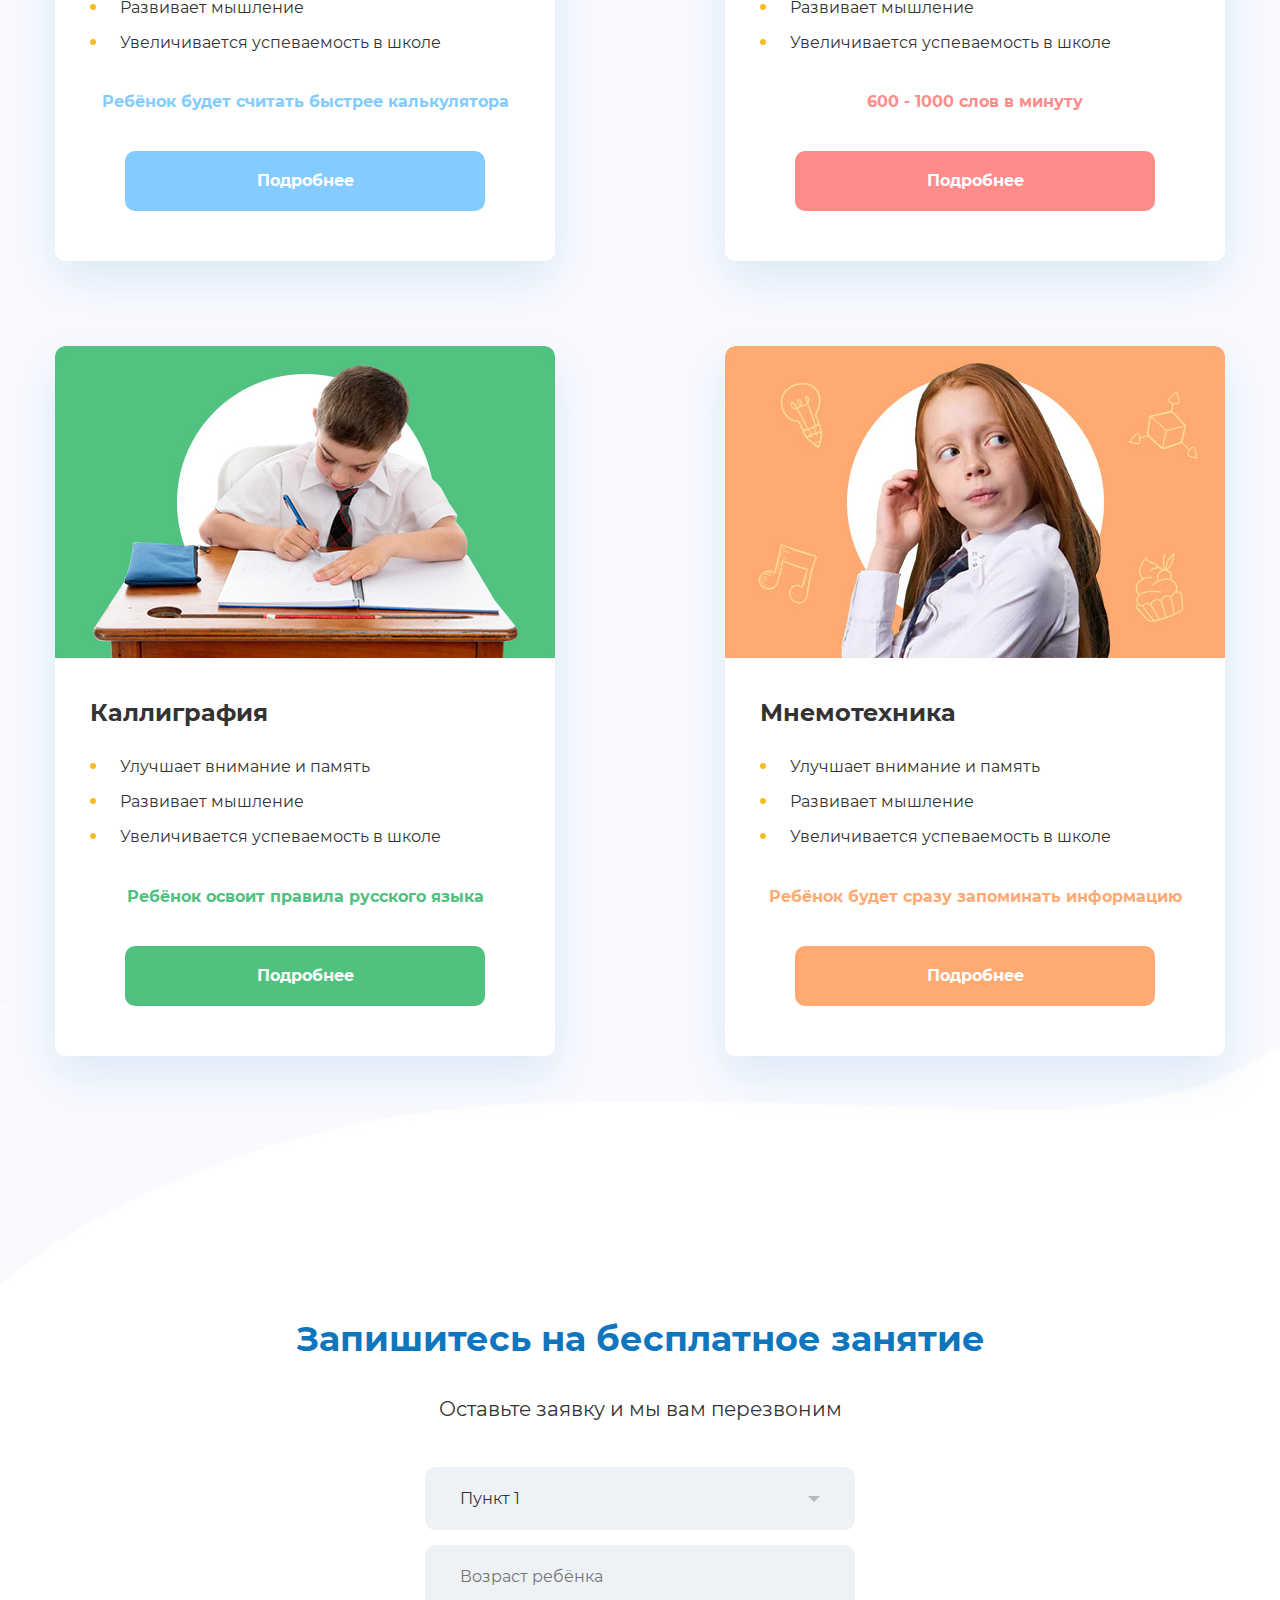
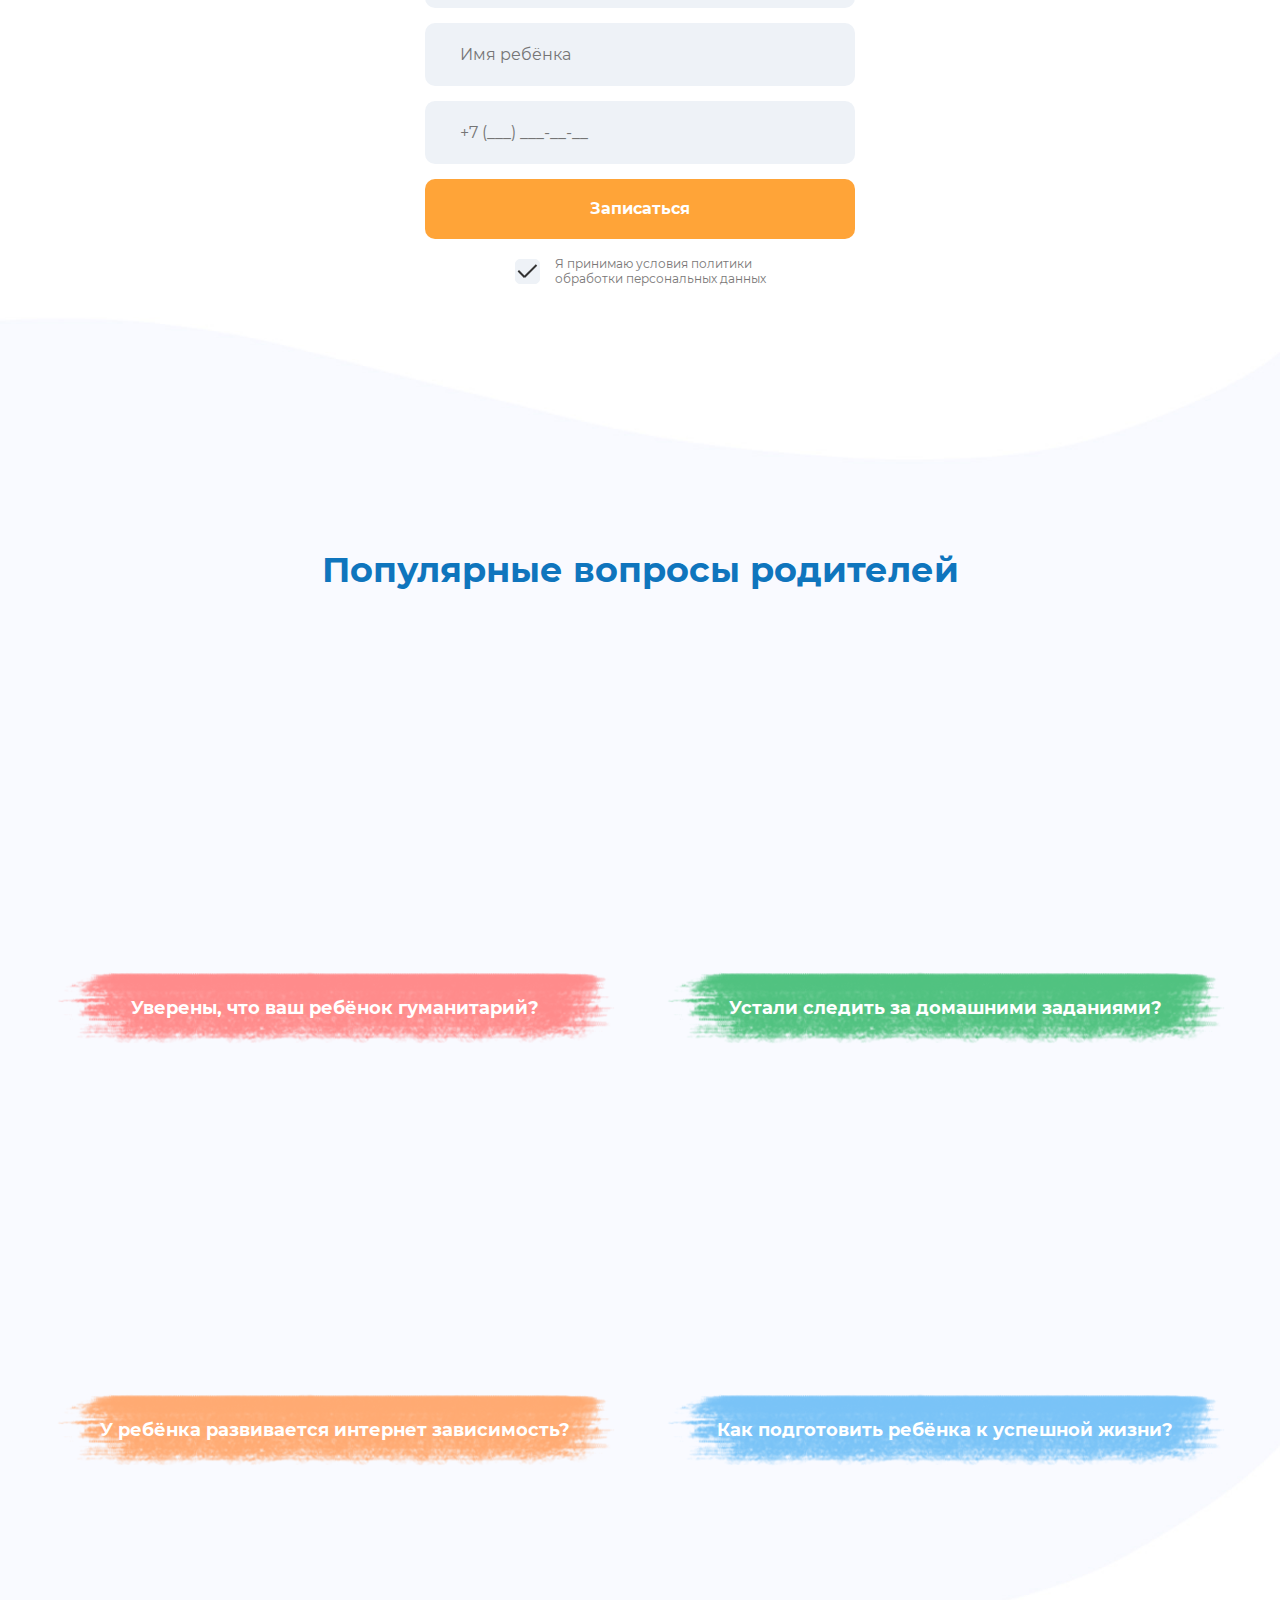
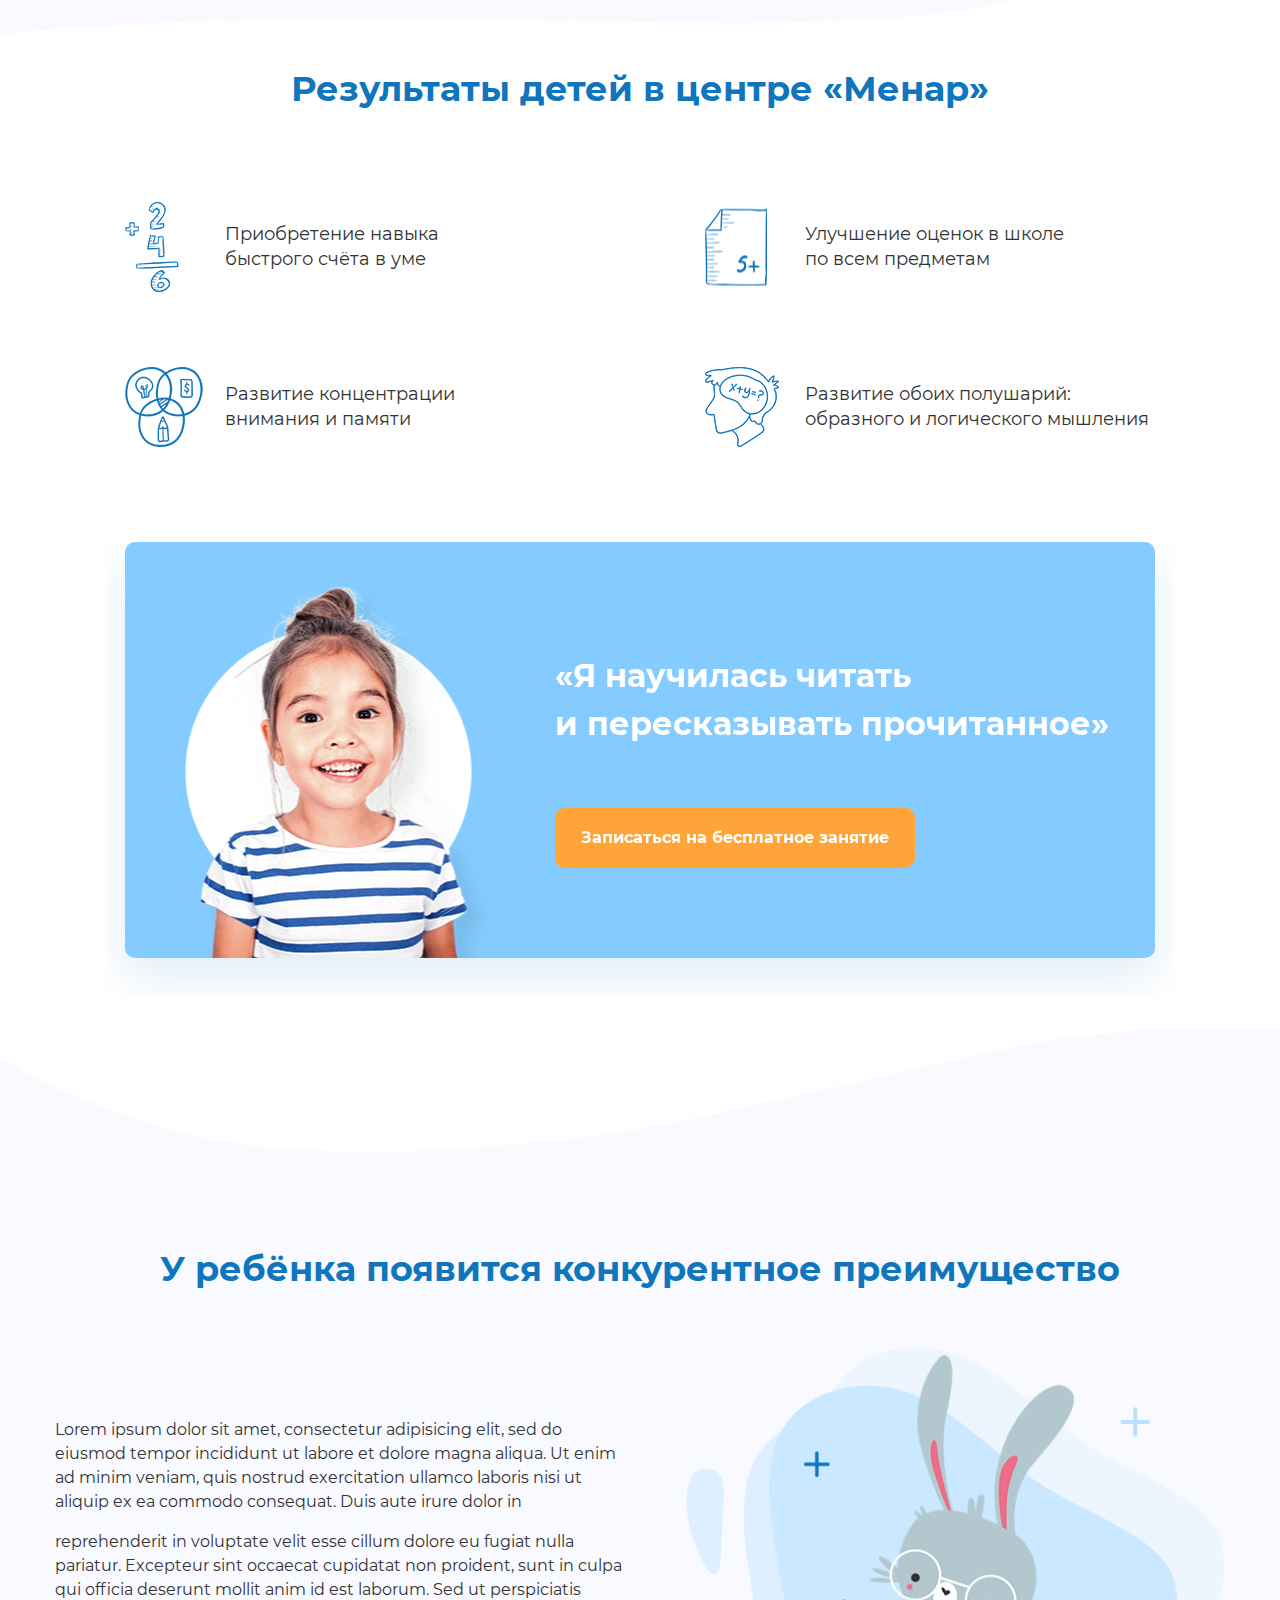
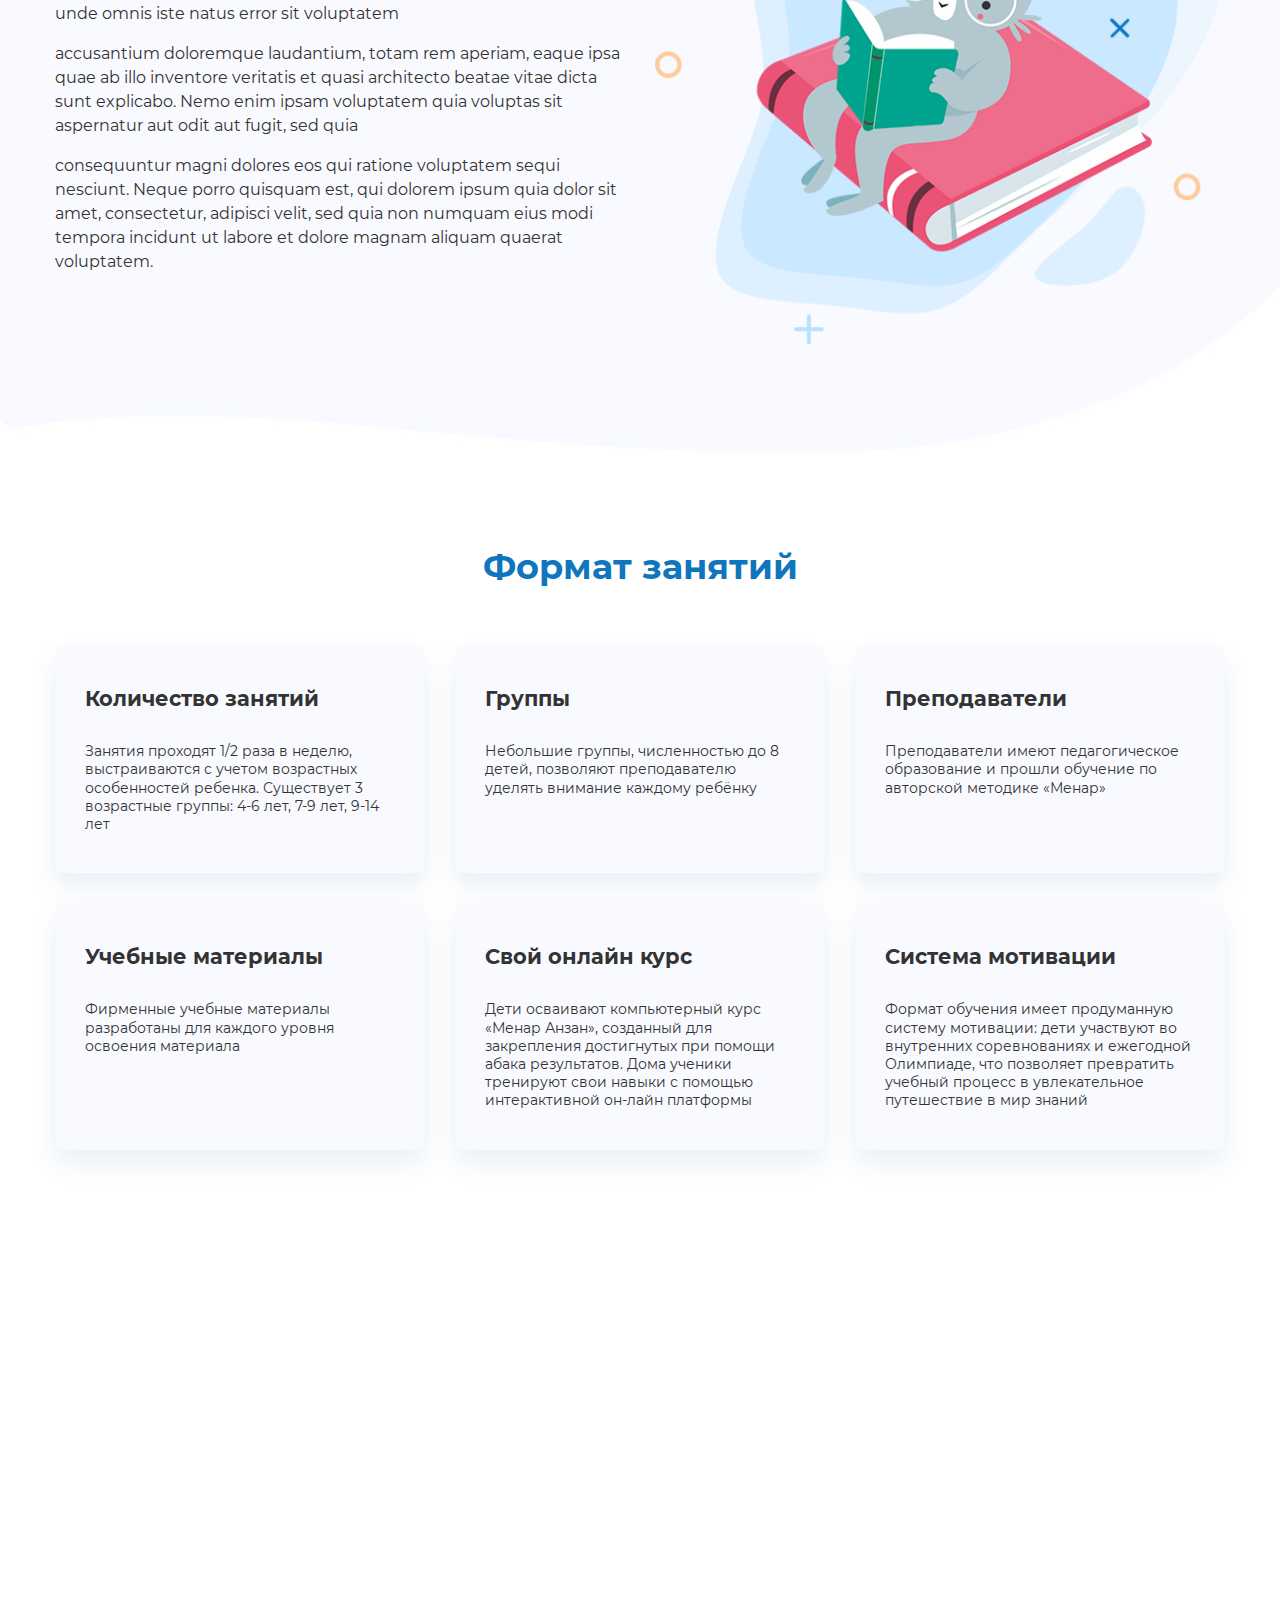
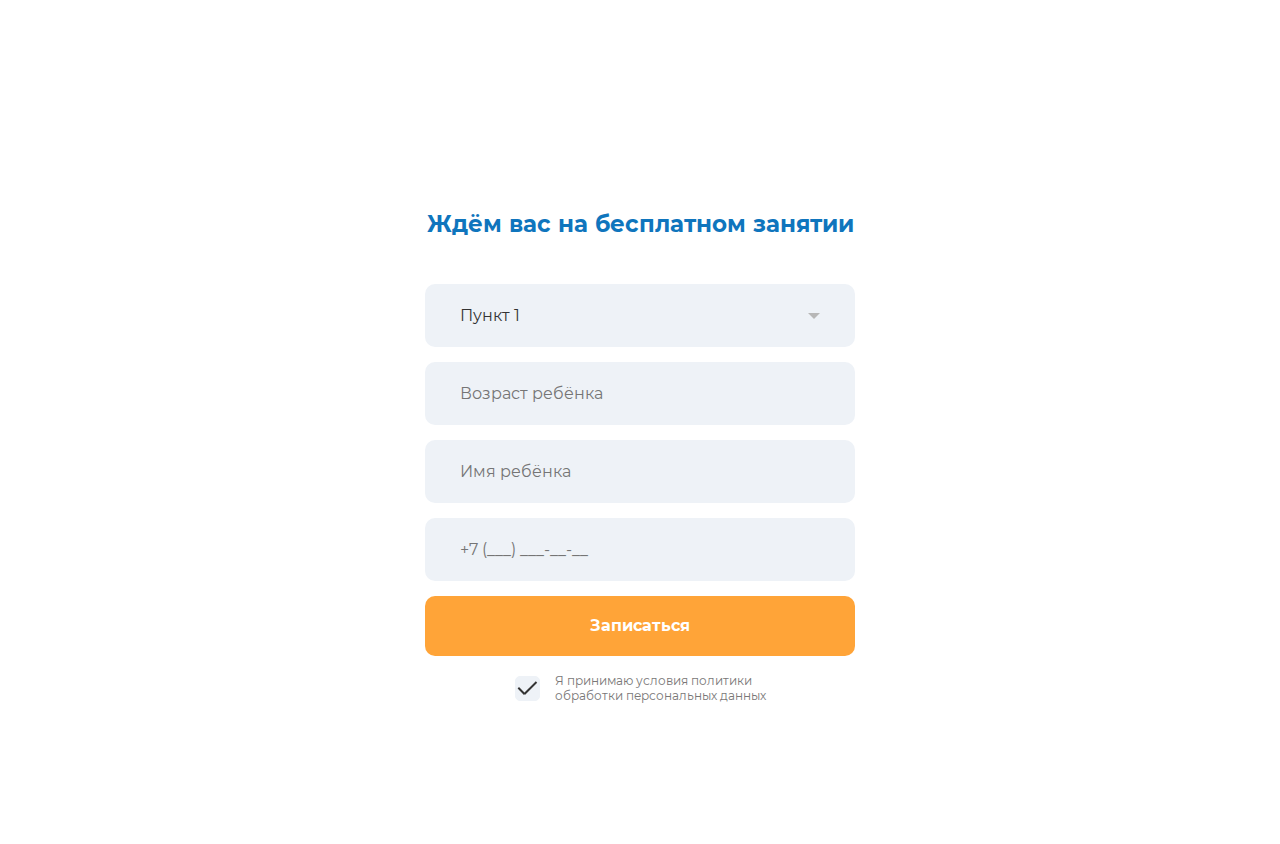
==== commit ecd1a9e0: "dgbdfg" ====
--- a/index.html
+++ b/index.html
@@ -89,18 +89,18 @@
 					<div class="text">
 						<div class="face-text">Школа ментальной арифметики, скорочтения, каллиграфии, развития памяти и интеллекта</div>
 						<h2 class="title">Научим вашего ребёнка <span>быстро читать</span>, <span>красиво писать</span>, <span>считать в уме</span> и <span>всё запоминать</span></h2>
-						<a href="#" class="btn">Записаться на бесплатный урок</a>
+						<a href="#form-block" class="btn scroll-btn">Записаться на бесплатный урок</a>
 					</div>
 					<div class="image"><img src="i/face-img.png" alt=""></div>
 				</div>
 			</div>
-			<a href="#" class="face-scroll">
+			<a href="#ekr-2" class="face-scroll scroll-btn">
 				<span>Листай вниз</span>
 				<img src="i/face-arr.png">
 			</a>
 		</div>
 
-		<div class="b card-block">
+		<div class="b card-block" id="ekr-2">
 			<div class="container">
 				<h2 class="title">Направления развития вашего ребёнка </h2>
 				<div class="subtitle">Выберите нужное направление</div>
@@ -169,7 +169,7 @@
 			</div>
 		</div>
 
-		<div class="b ekr">
+		<div class="b ekr" id="form-block">
 			<div class="container">
 				<h2 class="title">Запишитесь на бесплатное занятие</h2>
 				<div class="subtitle">Оставьте заявку и мы вам перезвоним</div>
@@ -253,22 +253,22 @@
 				<div class="banner-slider">
 					<div class="banner-slide lightblue-slide">
 						<div class="banner-title">«Я научилась читать и&nbsp;пересказывать прочитанное»</div>
-						<a href="#" class="btn">Записаться на бесплатное занятие</a>
+						<a href="#form-block" class="btn scroll-btn">Записаться на бесплатное занятие</a>
 						<img src="i/slide-1.png" alt="" class="banner-img">
 					</div>
 					<div class="banner-slide green-slide">
 						<div class="banner-title">«Я научилась читать и&nbsp;пересказывать прочитанное»</div>
-						<a href="#" class="btn">Записаться на бесплатное занятие</a>
+						<a href="#form-block" class="btn scroll-btn">Записаться на бесплатное занятие</a>
 						<img src="i/slide-2.png" alt="" class="banner-img">
 					</div>
 					<div class="banner-slide purple-slide">
 						<div class="banner-title">«Я научилась читать и&nbsp;пересказывать прочитанное»</div>
-						<a href="#" class="btn">Записаться на бесплатное занятие</a>
+						<a href="#form-block" class="btn scroll-btn">Записаться на бесплатное занятие</a>
 						<img src="i/slide-3.png" alt="" class="banner-img">
 					</div>
 					<div class="banner-slide blue-slide">
 						<div class="banner-title">«Я научилась читать и&nbsp;пересказывать прочитанное»</div>
-						<a href="#" class="btn">Записаться на бесплатное занятие</a>
+						<a href="#form-block" class="btn scroll-btn">Записаться на бесплатное занятие</a>
 						<img src="i/slide-4.png" alt="" class="banner-img">
 					</div>
 				</div>
@@ -336,8 +336,8 @@
 
 		<div class="b map-block">
 			<div class="map">
-				<iframe src="https://yandex.ru/map-widget/v1/?um=constructor%3A56041281a886867fb7ee6e04cc59e2b85d258043392410533b2b9491beaae425&amp;source=constructor" width="100%" height="100%" frameborder="0"></iframe>
-				<iframe class="mobile" src="https://yandex.ru/map-widget/v1/?um=constructor%3A5f856d051ce73a6758ae3db32a5aa64eddb7bf34b593eae9cc48bd684af209ca&amp;source=constructor" width="100%" height="100%" frameborder="0"></iframe>
+				<iframe src="https://yandex.ru/map-widget/v1/-/CKE1nFmr" width="100%" height="100%" frameborder="0" allowfullscreen="true"></iframe>
+				<iframe class="mobile" src="https://yandex.ru/map-widget/v1/-/CKE1n68r" width="100%" height="100%" frameborder="0" allowfullscreen="true"></iframe>
 			</div>
 			<div class="container">
 				<div class="wrap">
--- a/css/main.css
+++ b/css/main.css
@@ -691,6 +691,20 @@
 	.face-wrap .image img {
 		max-width: 100%;
 	}
+
+	.map {
+		position: relative;
+		height: 400px;
+	}
+	.map iframe {
+		display: none;
+	}
+	.map iframe.mobile {
+		display: block;
+	}
+	.map-block .wrap {
+		max-width: none;
+	}
 }
 @media screen and (max-width: 1024px){
 	.body-wrap {
@@ -979,18 +993,10 @@
 	}
 
 	.map {
-		position: relative;
 		height: 300px;
-	}
-	.map iframe {
-		display: none;
-	}
-	.map iframe.mobile {
-		display: block;
 	}
 	.map-block .wrap {
 		padding: 30px 0;
-		max-width: none;
 	}
 	.map-block .title {
 		font-size: 18px;
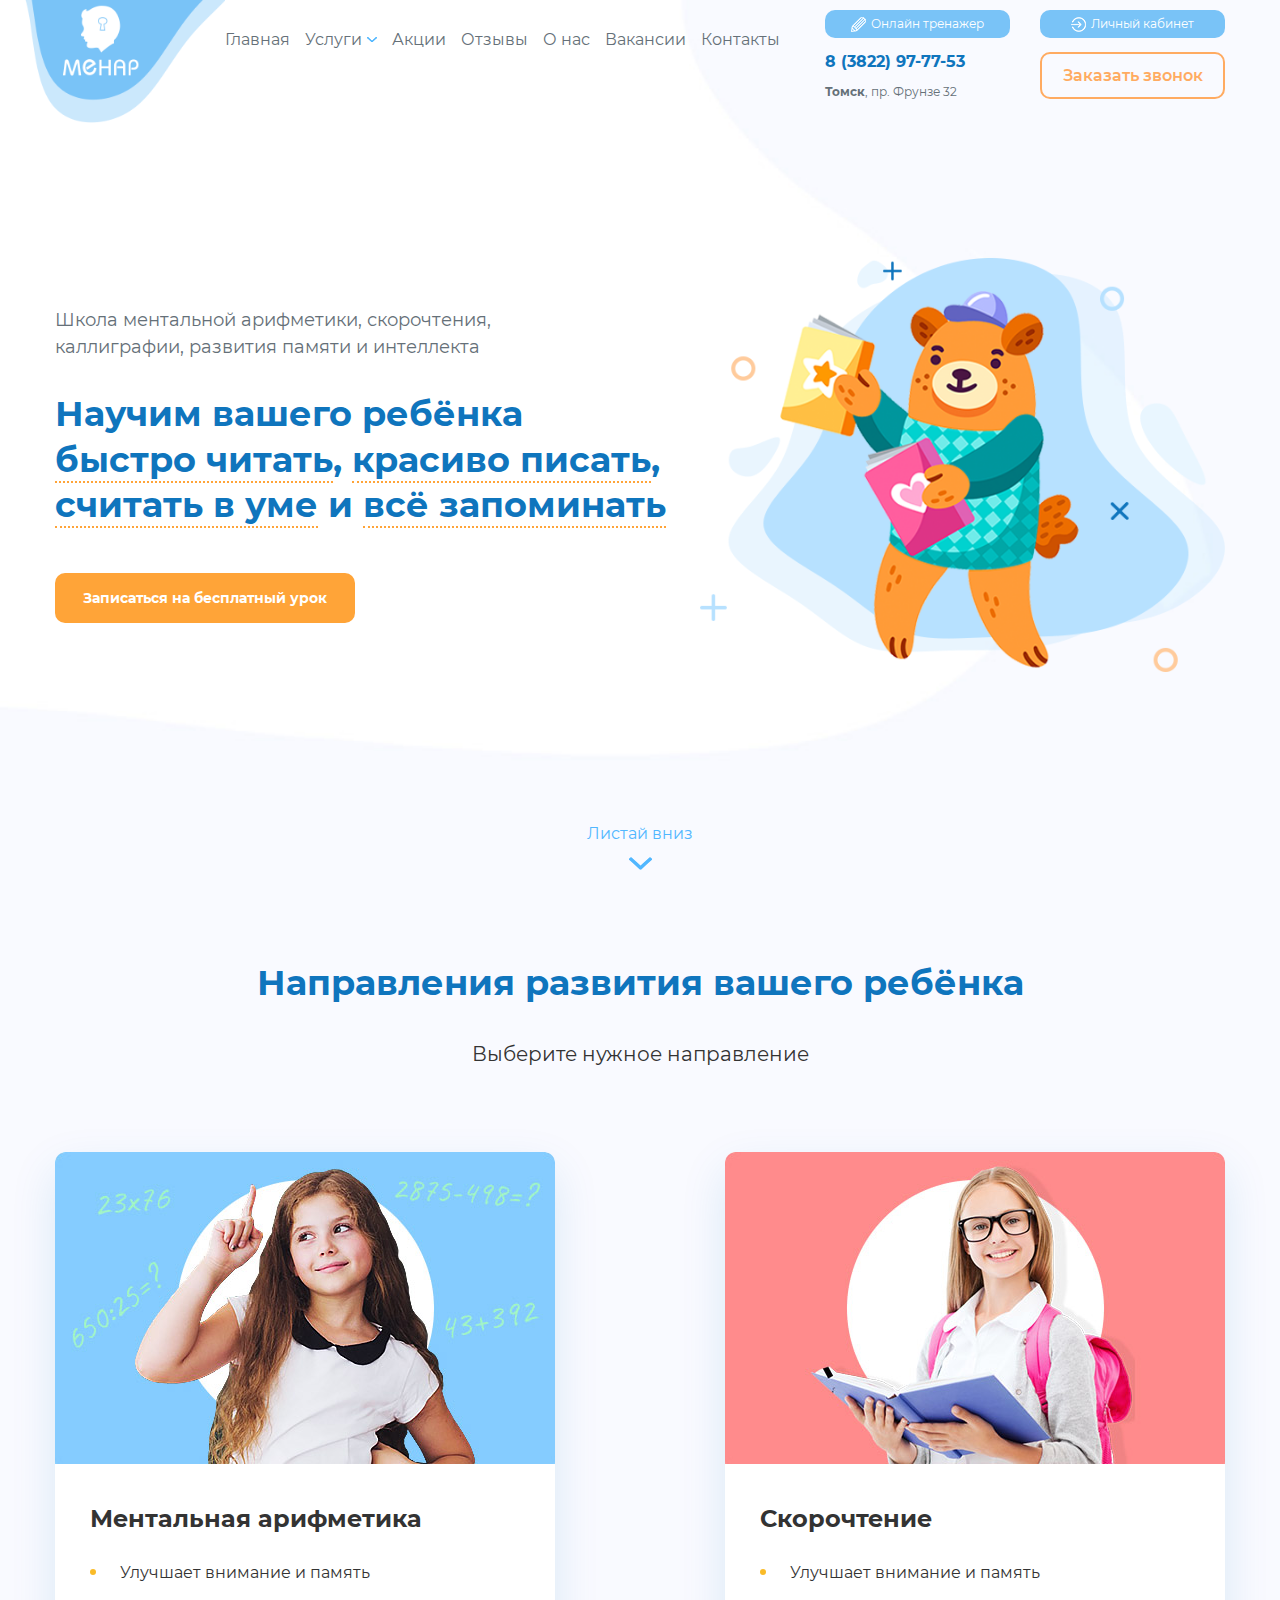
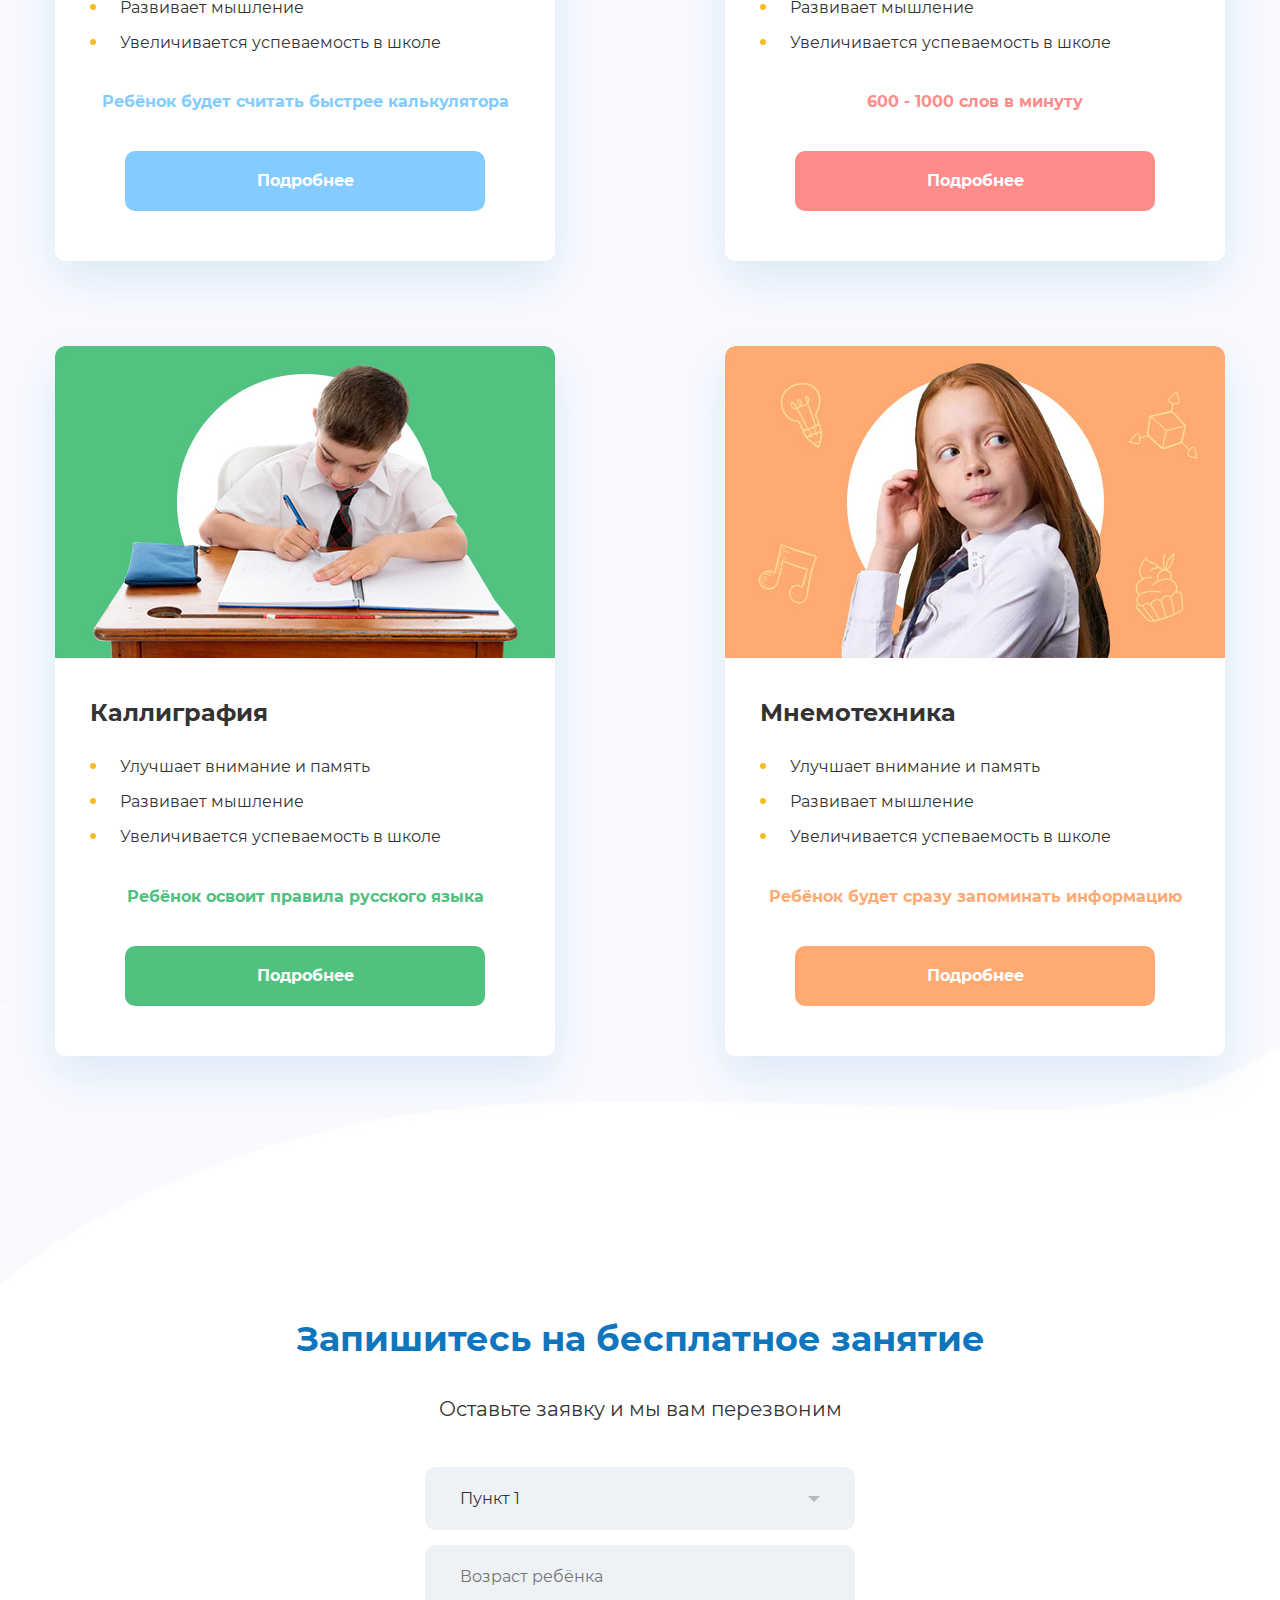
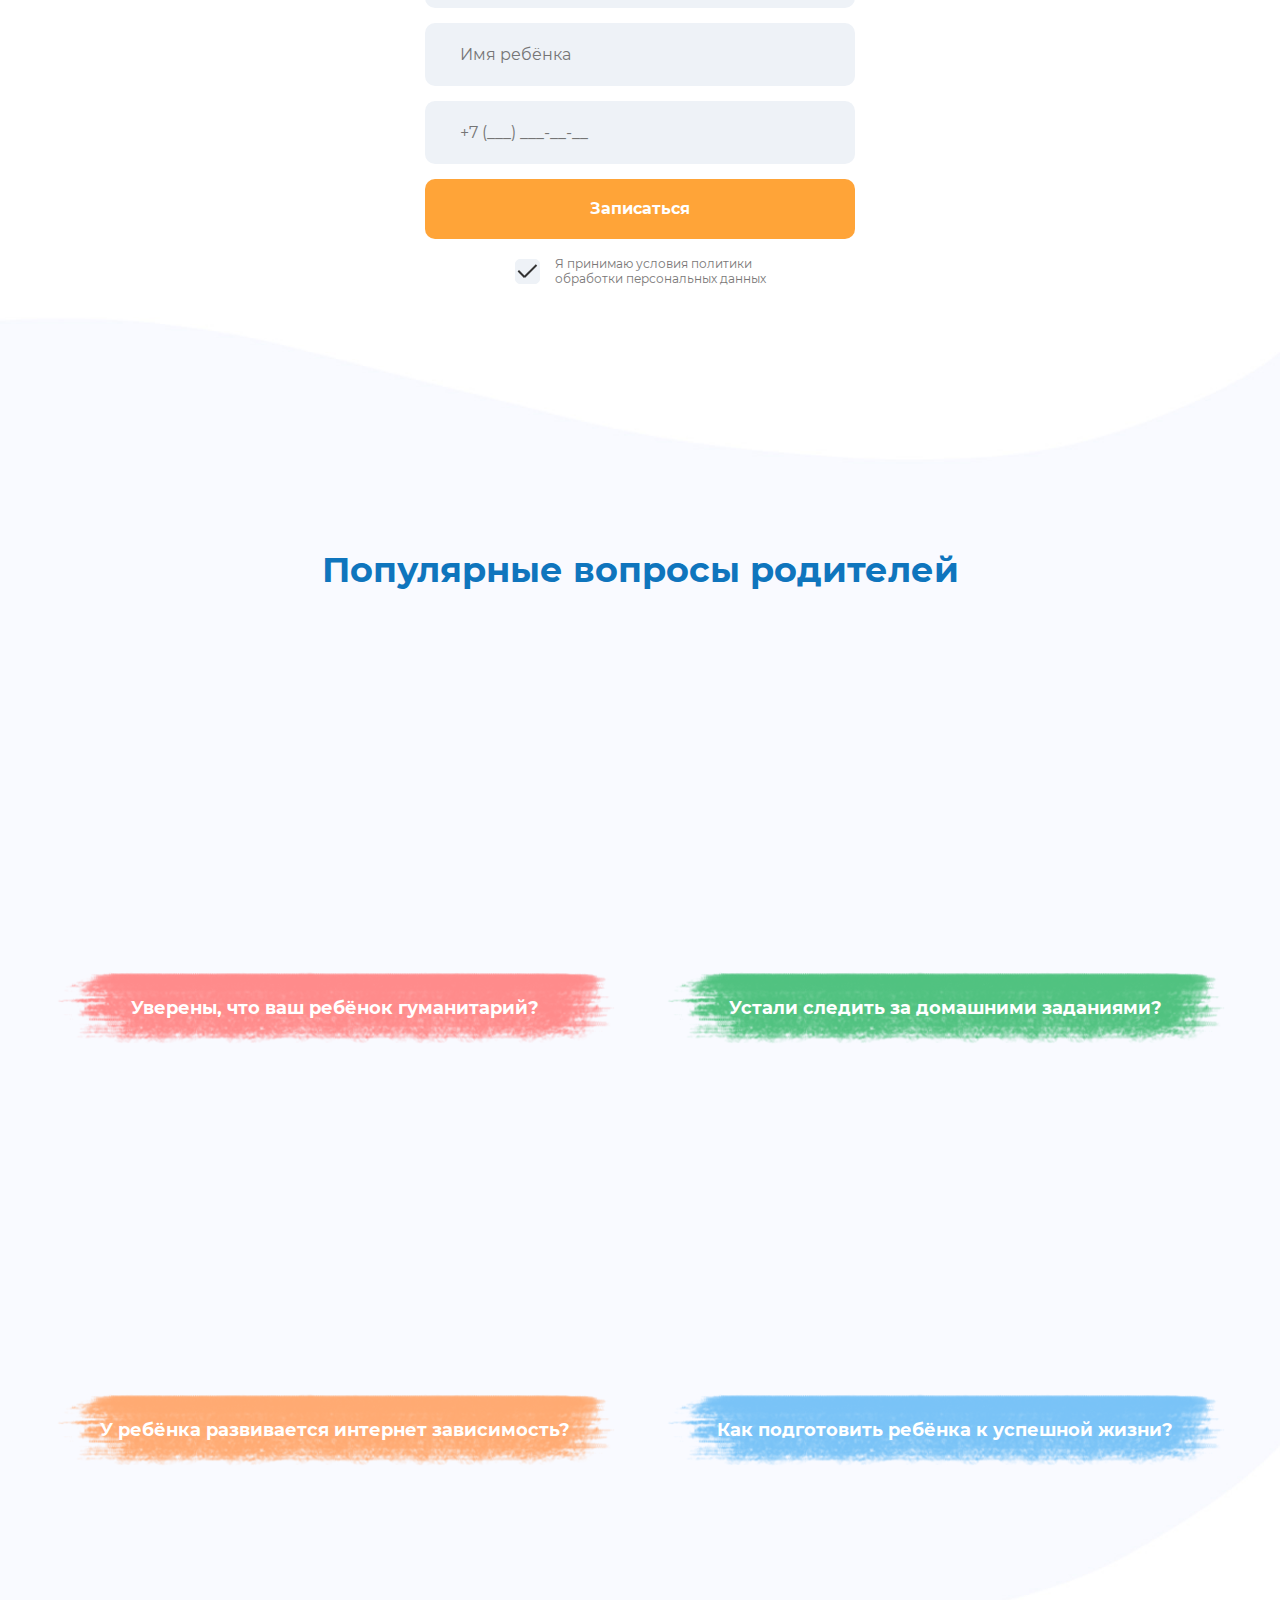
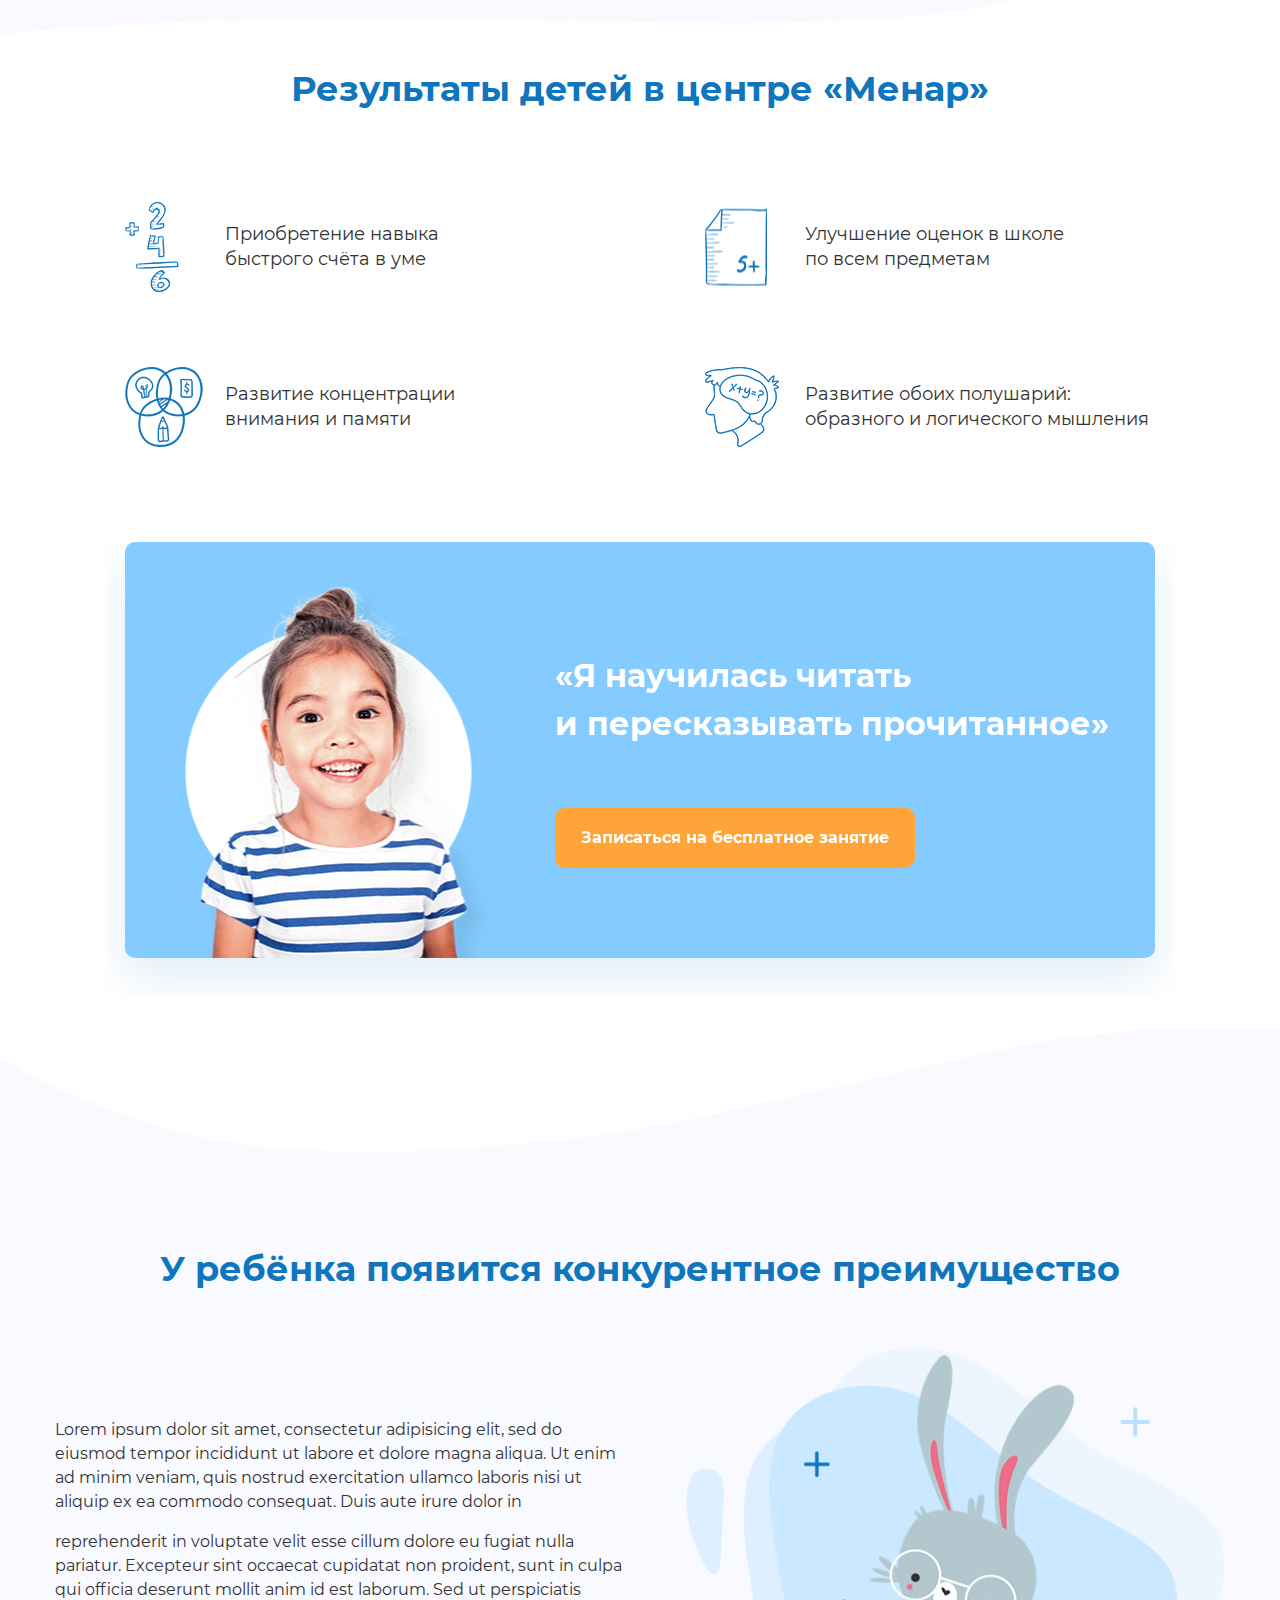
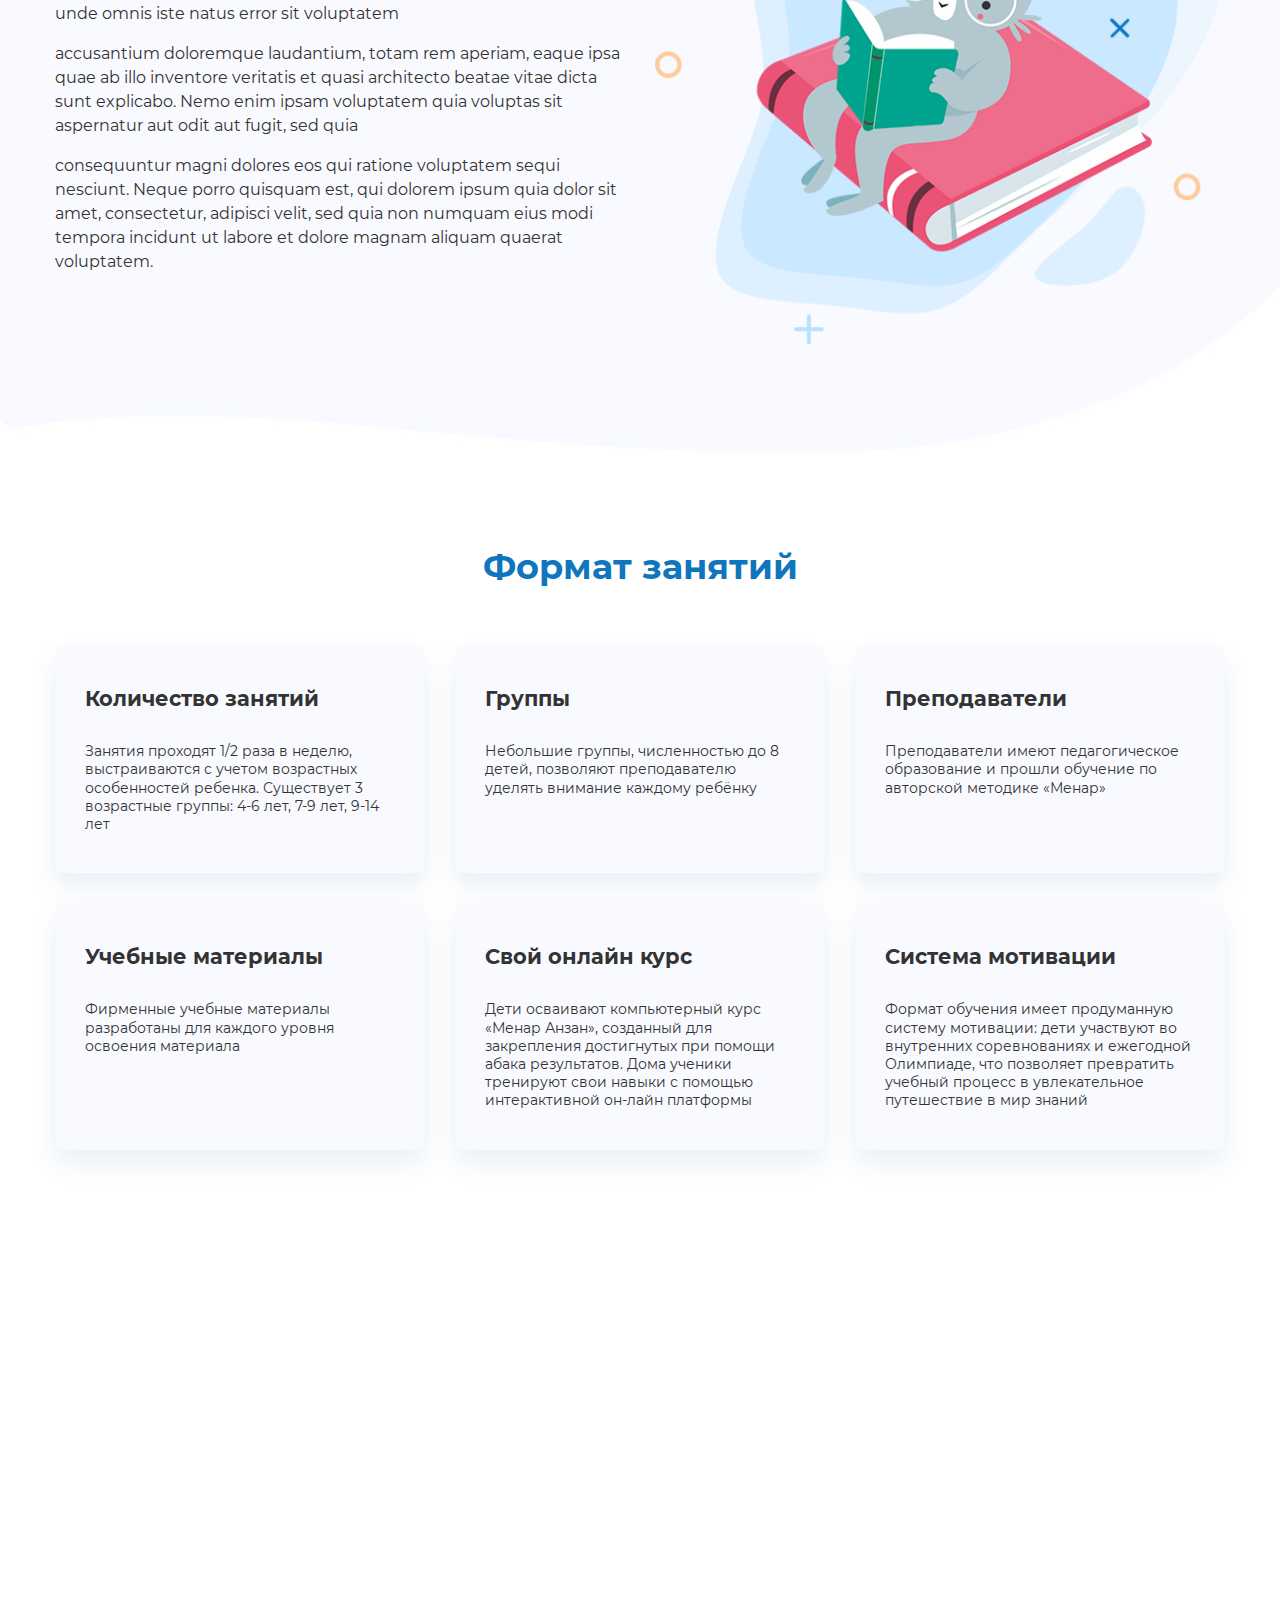
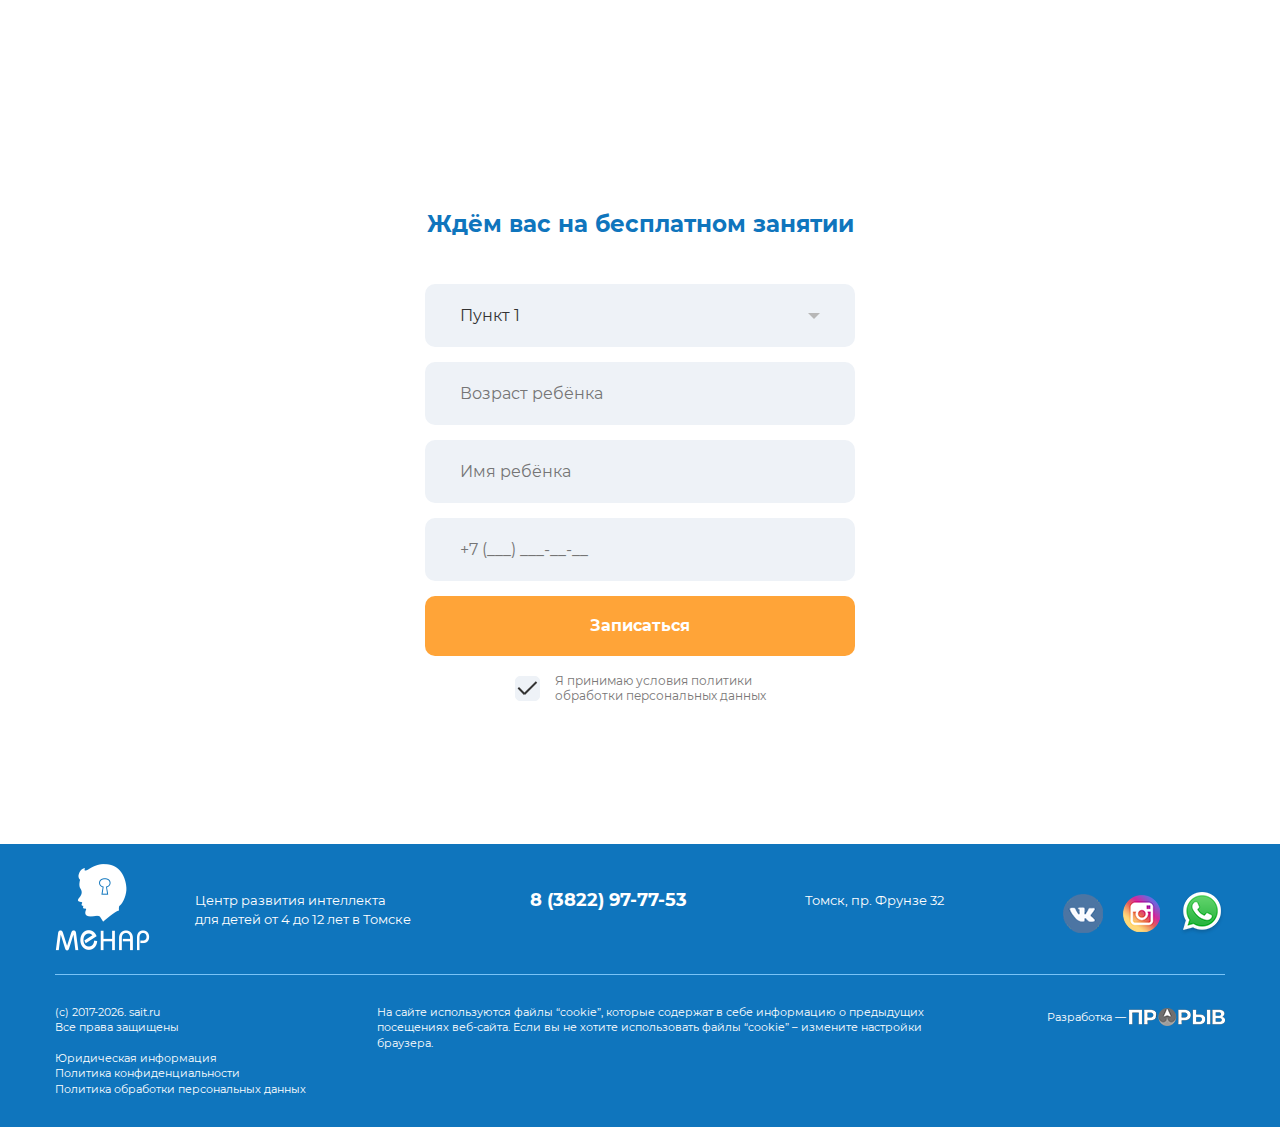
==== commit d99af8fe: "sdfvd" ====
--- a/index.html
+++ b/index.html
@@ -16,7 +16,7 @@
 	<link rel="stylesheet" href="css/main.css" type="text/css">
 
 </head>
-<body>
+<body class="main">
 	<div class="body-wrap">
 		<div class="b header">
 			<div class="container">
@@ -368,7 +368,43 @@
 		</div>
 
 		<div class="b footer">
-			<div class="container"></div>
+			<div class="container">
+				<div class="footer-top">
+					<div class="footer-logo">
+						<a href="/"><img src="i/logo-2.png"></a>
+					</div>
+					<div class="footer-top-wrap">
+						<div class="footer-logo-text">Центр развития интеллекта<br> для детей от 4 до 12 лет в Томске</div>
+						<a href="tel:+73822977753" class="phone">8 (3822) 97-77-53</a>
+						<div class="footer-addres">Томск, пр. Фрунзе 32</div>
+						<ul class="social">
+							<li><a href="#" target="_blank"><img src="i/vk-icon.png"></a></li>
+							<li><a href="#" target="_blank"><img src="i/inst-icon.png"></a></li>
+							<li><a href="#" target="_blank"><img src="i/wa-icon.png"></a></li>
+						</ul>
+					</div>
+				</div>
+				<div class="footer-bot">
+					<div class="footer-info">
+						<p>(с) 2017-<span id="footer-year"></span>. sait.ru<br> Все права защищены</p>
+						<br>
+						<p>
+							<a href="#" target="_blank">Юридическая информация</a><br>
+							<a href="#" target="_blank">Политика конфиденциальности</a><br>
+							<a href="#" target="_blank">Политика обработки персональных данных</a>
+						</p>
+					</div>
+					<div class="footer-cookie">
+						<p>На сайте используются <a href="#" target="_blank">файлы “cookie”</a>, которые содержат в себе информацию о предыдущих посещениях веб-сайта. Если вы не хотите использовать <a href="#" target="_blank">файлы “cookie”</a> – измените настройки браузера.</p>
+					</div>
+					<div class="footer-dev">
+						<a href="https://atkgroup.pro" target="_blank">
+							<span>Разработка  —</span>
+							<img src="i/logo-dev.png">
+						</a>
+					</div>
+				</div>
+			</div>
 		</div>
 
 		<div style="display:none;">
--- a/css/layout.css
+++ b/css/layout.css
@@ -127,10 +127,14 @@
 body .body-wrap {
     box-sizing: border-box;
     overflow: hidden;
+    padding-top: 152px;
 }
 body.no-scroll .body-wrap {
     height: 100vh !important;
     overflow: hidden !important;
+}
+body.main .body-wrap {
+    padding-top: 0;
 }
 a{
 	text-decoration: none;
--- a/css/main.css
+++ b/css/main.css
@@ -149,6 +149,101 @@
 }
 .header-nav > ul > li > a:hover {
 	color: #333333;
+}
+
+.footer {
+	background-color: #0f75bd;
+	text-align: left;
+}
+.footer-top {
+	padding: 20px 0 10px;
+	display: -webkit-flex;
+	display: -ms-flexbox;
+	display: flex;
+	justify-content: space-between;
+	align-items: center;
+}
+.footer-logo {
+	width: 95px;
+}
+.footer-logo img {
+	display: block;
+	max-width: 100%;
+}
+.footer-top-wrap {
+	width: calc(100% - 140px);
+	display: -webkit-flex;
+	display: -ms-flexbox;
+	display: flex;
+	justify-content: space-between;
+	align-items: flex-start;
+}
+.footer-logo-text, .footer-addres {
+	font-size: 13px;
+	color: #ffffff;
+	line-height: 1.4;
+}
+.footer .phone {
+	display: inline-block;
+	color: #ffffff;
+	font-size: 18px;
+	font-weight: 700;
+	line-height: 1;
+	white-space: nowrap;
+}
+.footer .social {
+	display: -webkit-flex;
+	display: -ms-flexbox;
+	display: flex;
+	justify-content: center;
+	align-items: center;
+}
+.footer .social li {
+	max-width: 45px;
+	margin-right: 20px;
+}
+.footer .social li:last-child {
+	margin-right: 0;
+}
+.footer .social li img {
+	display: block;
+	max-width: 100%;
+}
+.footer-bot {
+	border-top: 1px solid #79c3f7;
+	padding: 30px 0;
+	display: -webkit-flex;
+	display: -ms-flexbox;
+	display: flex;
+	justify-content: space-between;
+	align-items: flex-start;
+}
+.footer-info {
+	font-size: 11px;
+	line-height: 1.4;
+	color: #ffffff;
+}
+.footer-info a {
+	color: #ffffff;
+}
+.footer-dev a {
+	display: inline-block;
+	color: #ffffff;
+	font-size: 11px;
+}
+.footer-dev a span, .footer-dev a img {
+	display: inline-block;
+	vertical-align: middle;
+}
+.footer-cookie {
+	font-size: 11px;
+	color: #ffffff;
+	line-height: 1.4;
+	max-width: 600px;
+	width: calc(100% - 473px);
+}
+.footer-cookie a {
+	color: #ffffff;
 }
 
 .ekr {
@@ -665,6 +760,134 @@
 	font-size: 23px;
 }
 
+.mental-face {
+	padding: 30px 0 60px;
+}
+.mental-face-top {
+	display: -webkit-flex;
+	display: -ms-flexbox;
+	display: flex;
+	justify-content: space-between;
+	align-items: flex-end;
+	padding-bottom: 15px;
+	border-bottom: 1px solid #e1e1e1;
+}
+.mental-face-top-left {
+	font-size: 18px;
+	font-weight: 700;
+}
+.mental-face-top-right {
+	font-size: 14px;
+	color: #657078;
+	display: -webkit-flex;
+	display: -ms-flexbox;
+	display: flex;
+	justify-content: flex-end;
+	align-items: flex-start;
+}
+.mental-face-top-right a {
+	display: block;
+	margin-left: 60px;
+	color: #657078;
+}
+.mental-face-top-right a:hover {
+	color: #333333;
+}
+.mental-face .wrap {
+	margin-top: 45px;
+	display: -webkit-flex;
+	display: -ms-flexbox;
+	display: flex;
+	justify-content: space-between;
+	align-items: center;
+	text-align: left;
+}
+.mental-face .wrap .content {
+	width: calc(50% + 30px);
+}
+.mental-face .wrap .image {
+	width: calc(50% - 60px);
+}
+.mental-face .wrap .image img {
+	display: block;
+	max-width: 100%;
+	margin: 0 auto;
+}
+.mental-face .wrap .content .text {
+	margin: 40px 0;
+	max-width: 400px;
+	font-size: 15px;
+	line-height: 1.5;
+}
+
+.mental-opr {
+	background-position: center;
+	background-size: 100% 100%;
+	background-repeat: no-repeat;
+	background-image: url('../i/mental-opr-bg.jpg');
+	padding: 150px 0 170px;
+}
+.mental-opr .text {
+	text-align: left;
+	max-width: 980px;
+	margin: 0 auto;
+	font-size: 24px;
+	line-height: 1.5;
+}
+.mental-opr .text p {
+	margin-bottom: 24px;
+}
+.mental-opr .text p:last-child {
+	margin-bottom: 0;
+}
+
+.mental-preim {
+	display: -webkit-flex;
+	display: -ms-flexbox;
+	display: flex;
+	justify-content: space-between;
+	align-items: center;
+}
+.mental-preim .image, .mental-preim .items {
+	width: calc(50% - 15px);
+}
+.mental-preim .image img {
+	display: block;
+	max-width: 100%;
+	margin: 0 auto;
+}
+.mental-preim .items .item {
+	position: relative;
+	padding: 50px 30px 30px;
+	margin-top: 40px;
+	border-radius: 10px;
+	background-color: #f8faff;
+}
+.mental-preim .items .item .number {
+	display: block;
+	font-weight: 900;
+	font-size: 65px;
+	color: #b7e1ff;
+	position: absolute;
+	left: 40px;
+	top: 0;
+	-webkit-transform: translateY(-50%);
+	-moz-transform: translateY(-50%);
+	-ms-transform: translateY(-50%);
+	transform: translateY(-50%);
+}
+.mental-preim .items .item .text {
+	font-size: 15px;
+	line-height: 1.6;
+	text-align: left;
+}
+.mental-preim .items .item .text p {
+	margin-bottom: 15px;
+}
+.mental-preim .items .item .text p:last-child {
+	margin-bottom: 0;
+}
+
 
 
 
@@ -707,7 +930,7 @@
 	}
 }
 @media screen and (max-width: 1024px){
-	.body-wrap {
+	body .body-wrap, body.main .body-wrap {
 		padding-top: 98px;
 	}
 	.header {
@@ -756,6 +979,39 @@
 		max-width: 300px;
 		margin: 20px auto 0;
 	}
+
+	.footer {
+		text-align: center;
+	}
+	.footer-top {
+		display: block;
+		padding-bottom: 20px;
+	}
+	.footer-logo {
+		margin: 0 auto;
+	}
+	.footer-top-wrap {
+		display: block;
+		width: 100%;
+	}
+	.footer .phone {
+		margin-top: 15px;
+	}
+	.footer-addres {
+		margin-top: 10px;
+	}
+	.footer .social {
+		margin-top: 15px;
+	}
+	.footer-bot {
+		padding: 20px 0;
+		display: block;
+	}
+	.footer-cookie {
+		width: 100%;
+		margin: 20px auto;
+		text-align: left;
+	}
 	
 	.face {
 		padding-top: 30px;
@@ -812,6 +1068,24 @@
 	.descr-list li {
 		width: calc(50% - 15px);
 		margin-right: 0;
+	}
+
+	.mental-face-top {
+		display: none;
+	}
+	.mental-face .wrap {
+		display: block;
+		margin-top: 0;
+	}
+	.mental-face .wrap .content {
+		width: 100%;
+	}
+	.mental-face .wrap .btn {
+		margin: 0 auto;
+	}
+	.mental-face .wrap .image {
+		width: 100%;
+		margin-top: 40px;
 	}
 }
 @media screen and (max-width: 768px){
@@ -832,6 +1106,11 @@
 
 	.ekr-big {
 		padding: 30px 0;
+	}
+
+	.footer .social li {
+		max-width: 30px;
+		margin-right: 15px;
 	}
 
 	.face-wrap .text {
@@ -1001,6 +1280,33 @@
 	.map-block .title {
 		font-size: 18px;
 	}
+
+	.mental-face {
+		padding: 30px 0;
+	}
+	.mental-face .wrap {
+		text-align: center;
+	}
+	.mental-face .wrap .content .text {
+		margin: 20px auto;
+		font-size: 13px;
+	}
+	.mental-face .wrap .image {
+		margin-top: 20px;
+	}
+	.mental-face .wrap .image img {
+		max-height: 300px;
+	}
+
+	.mental-opr {
+		padding: 60px 0;
+	}
+	.mental-opr .text {
+		font-size: 16px;
+	}
+	.mental-opr .text p {
+		margin-bottom: 16px;
+	}
 }
 @media screen and (max-width: 560px){
 	.cards {
@@ -1021,7 +1327,7 @@
 	}
 }
 @media screen and (max-width: 460px){
-	.body-wrap {
+	body .body-wrap, body.main .body-wrap {
 		padding-top: 70px;
 	}
 	.header {
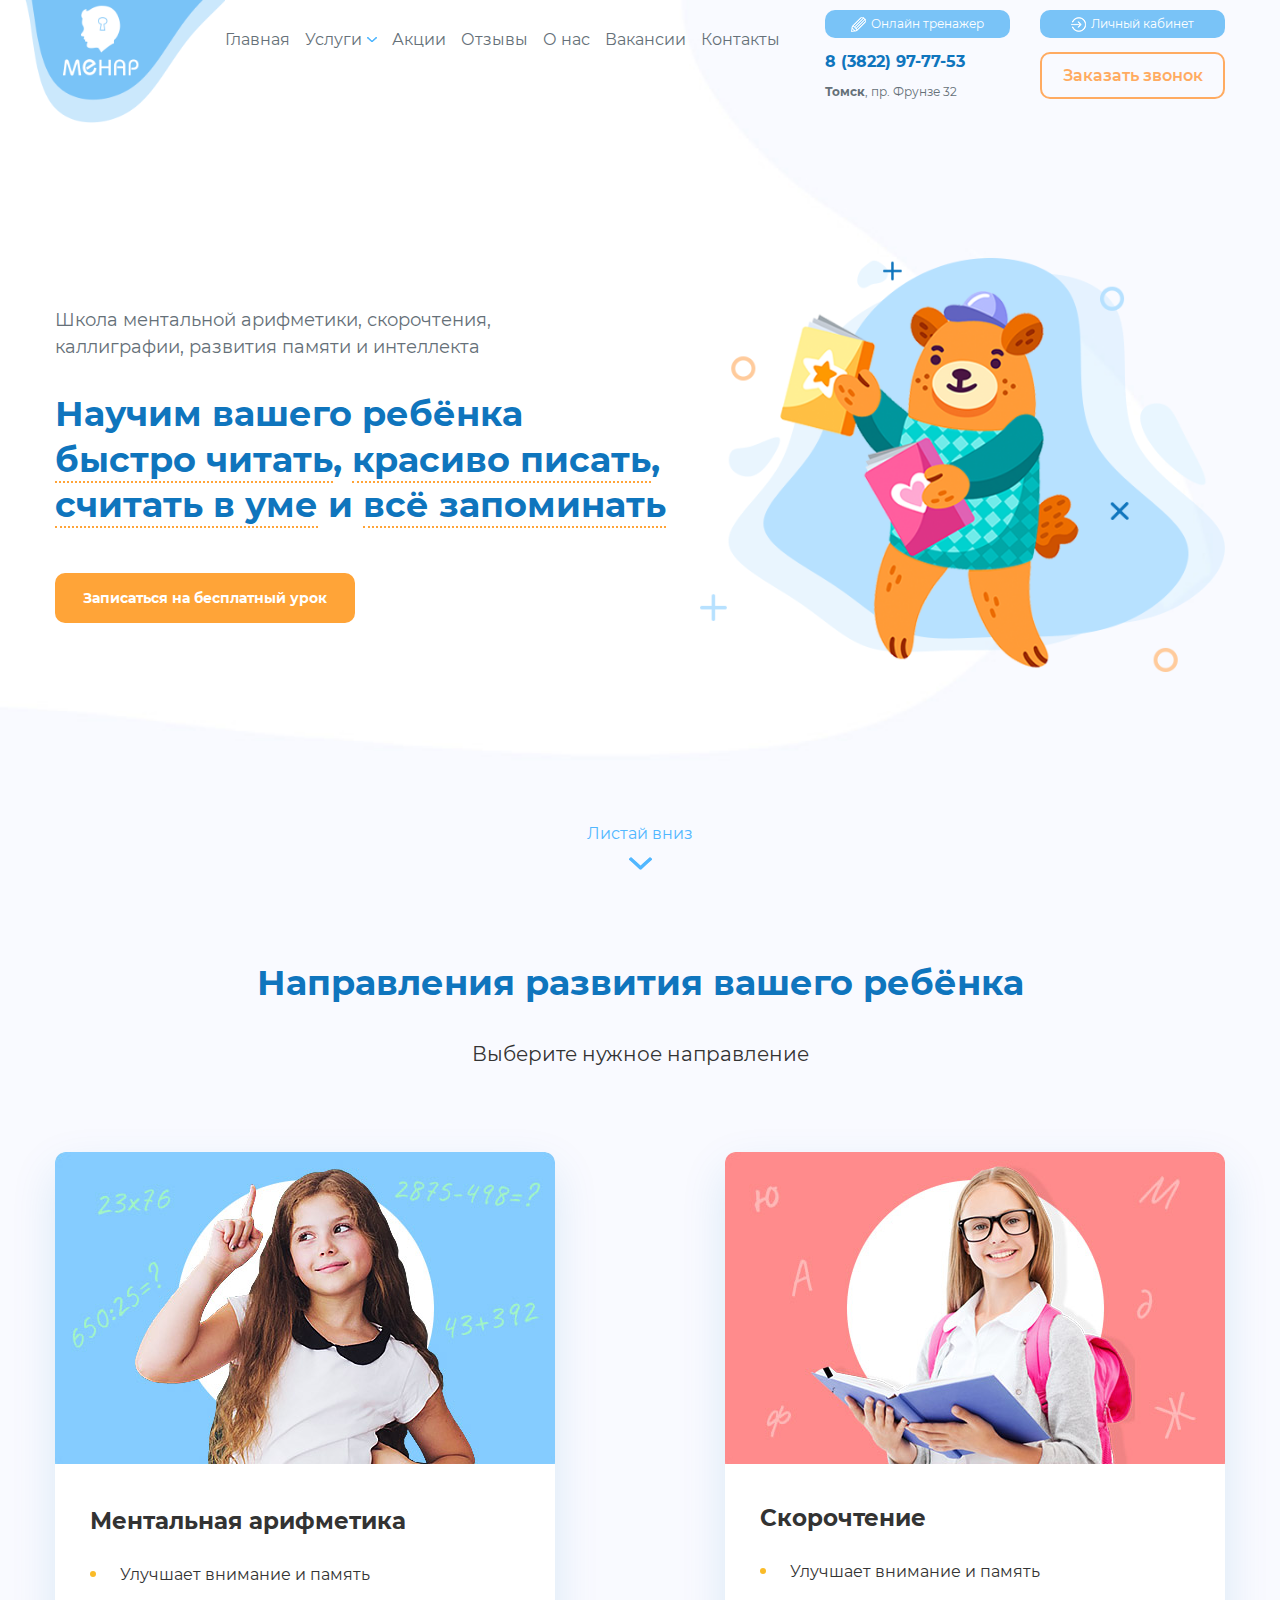
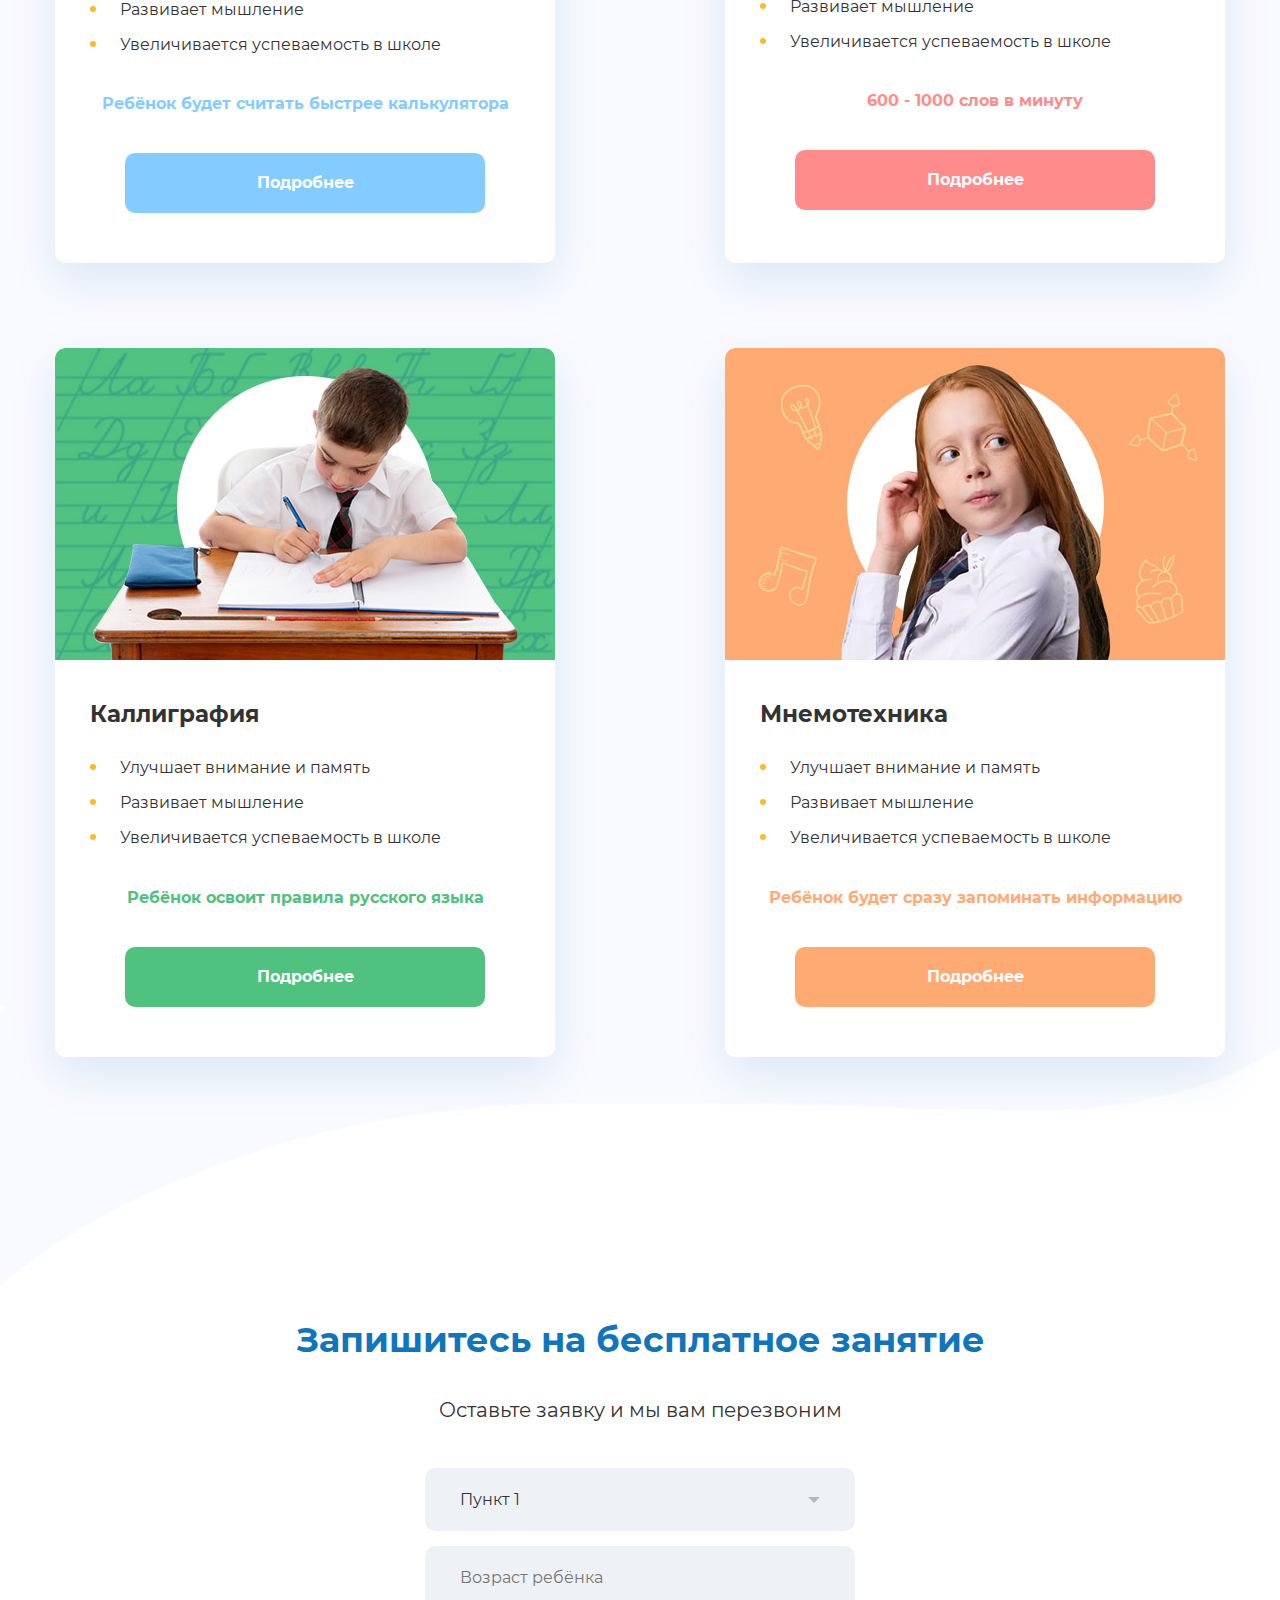
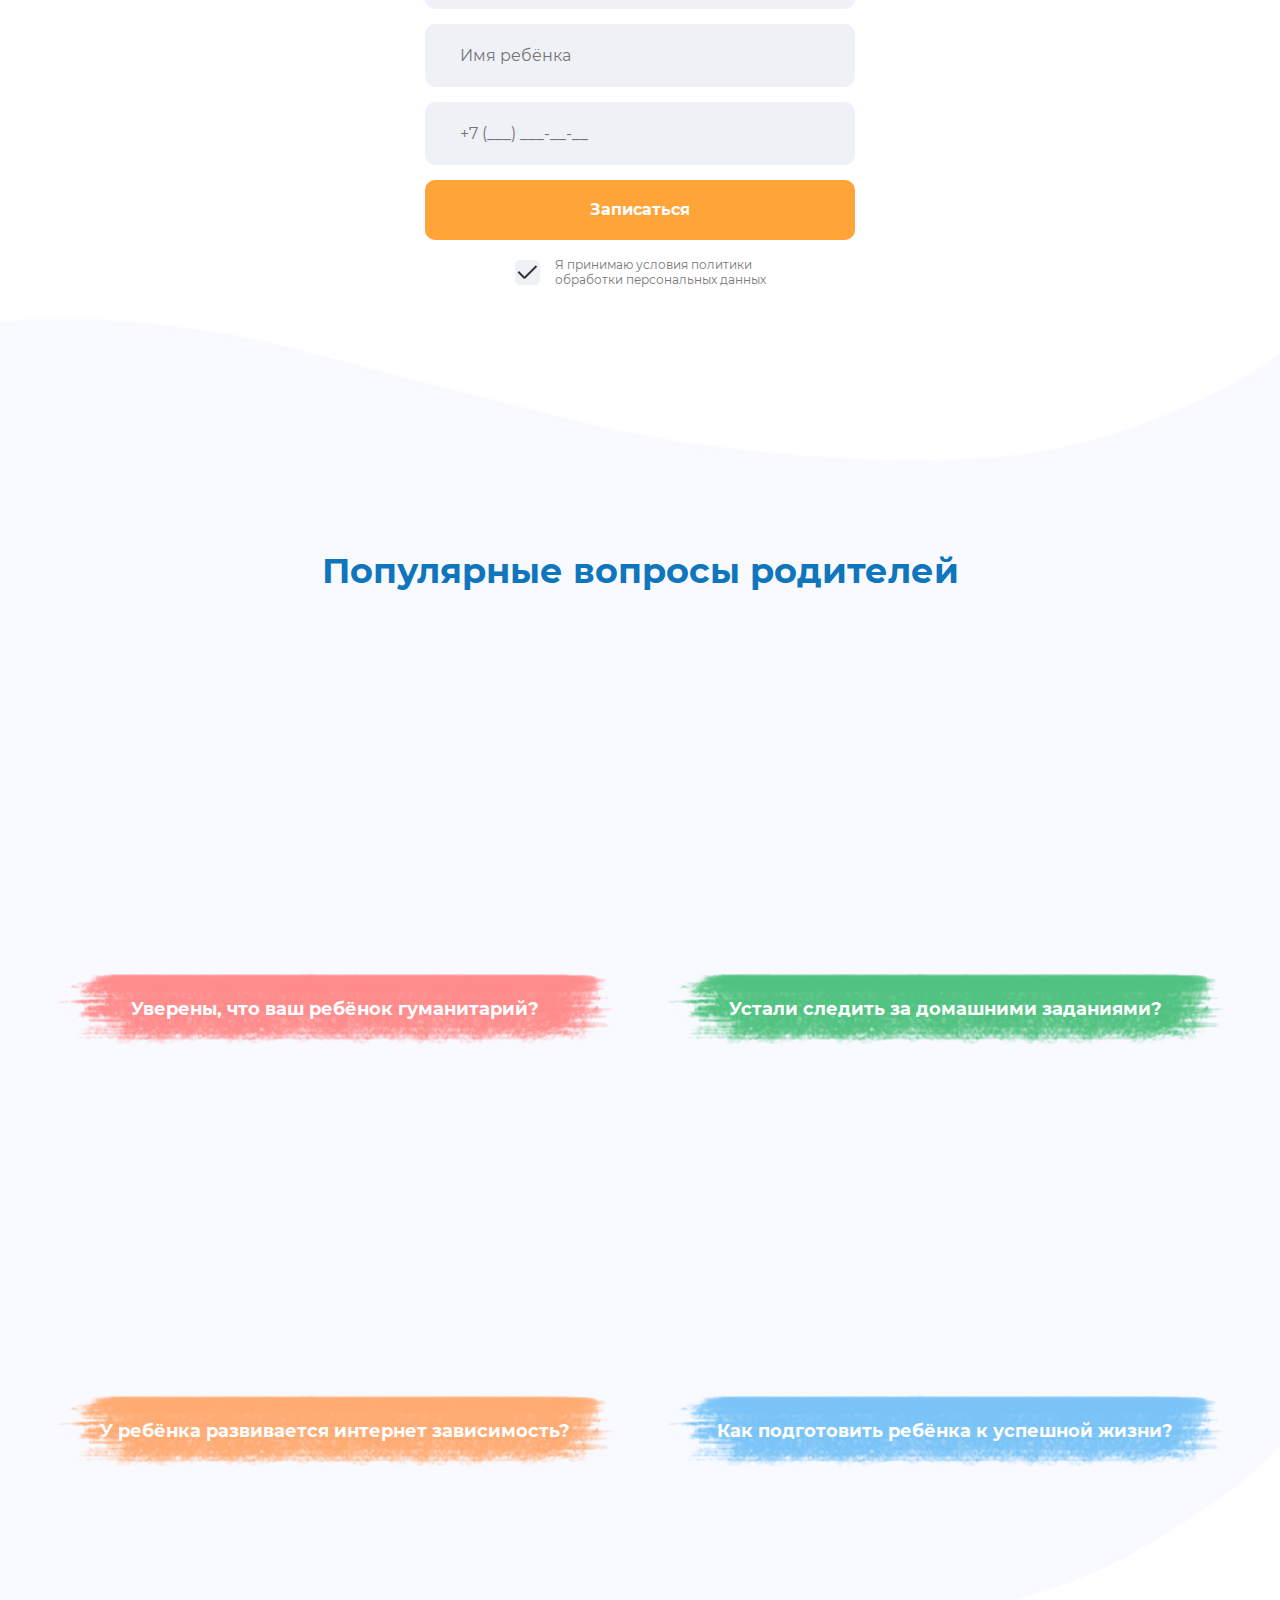
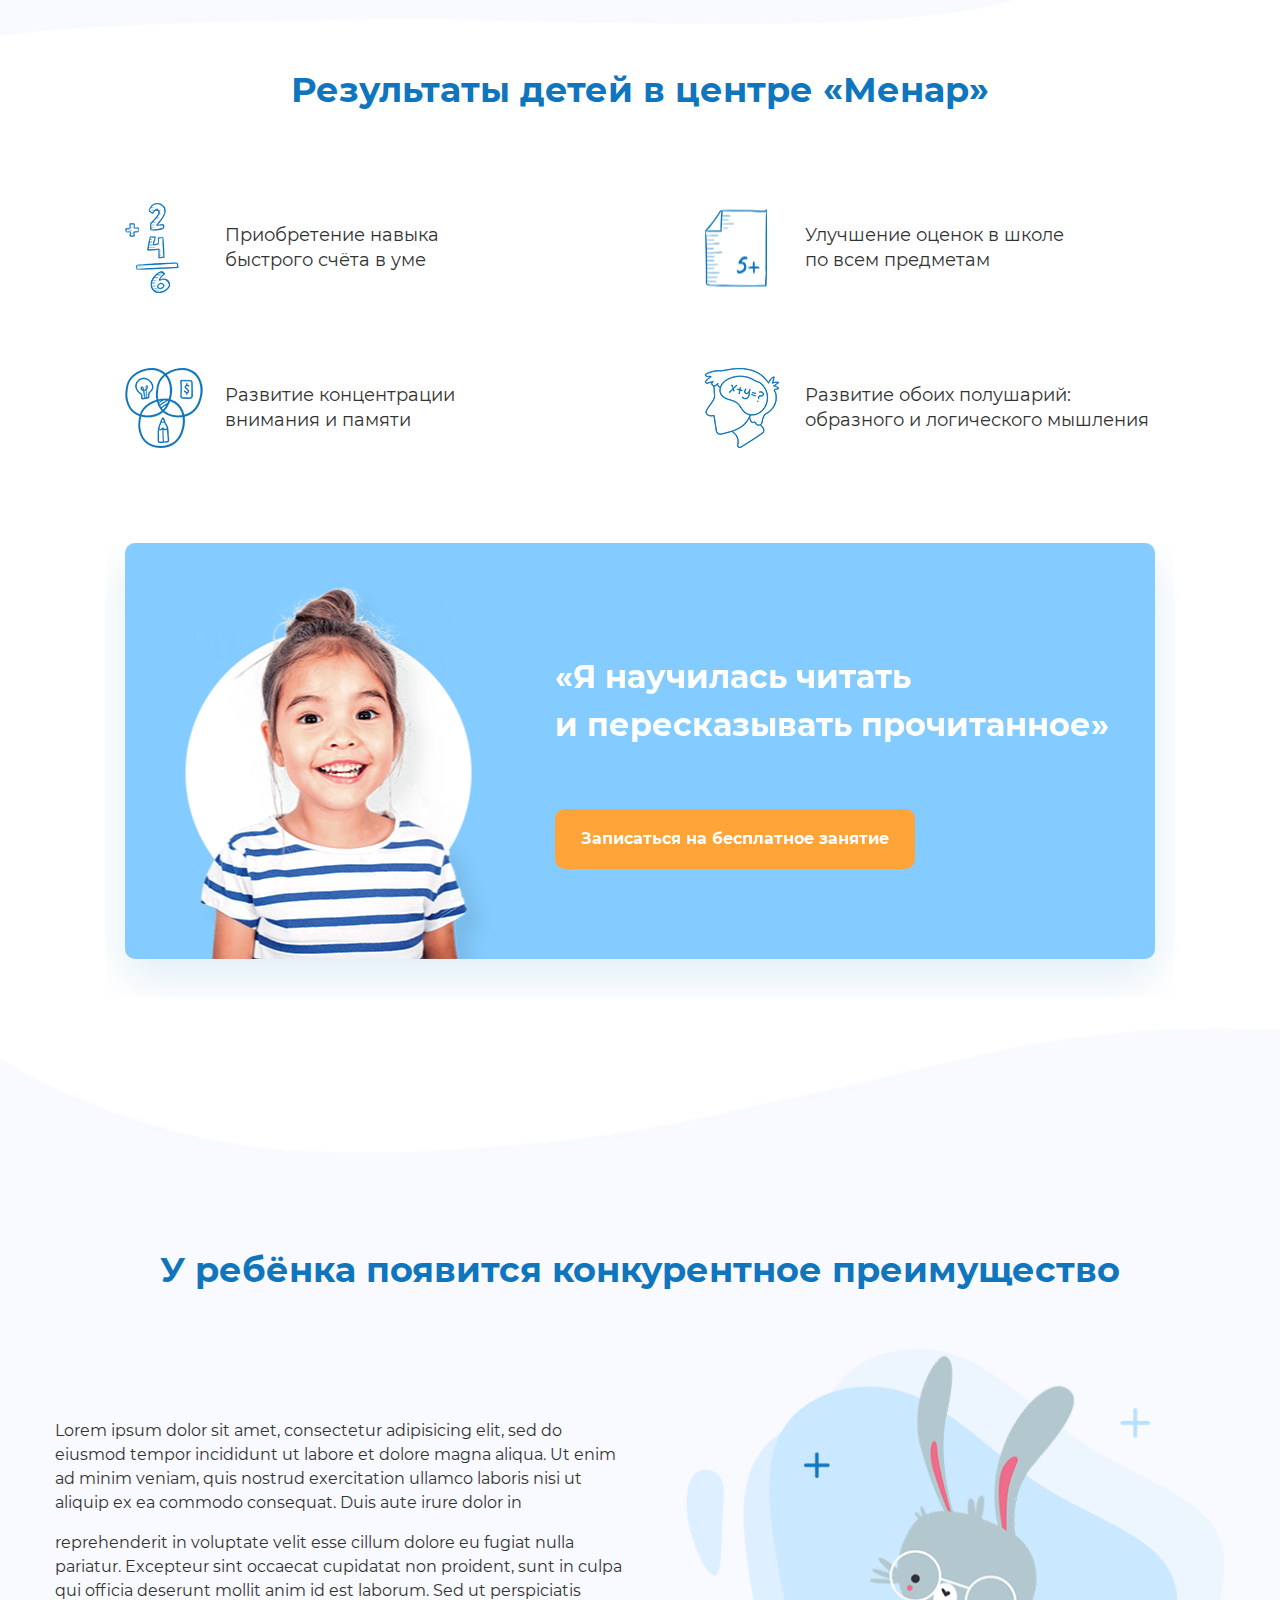
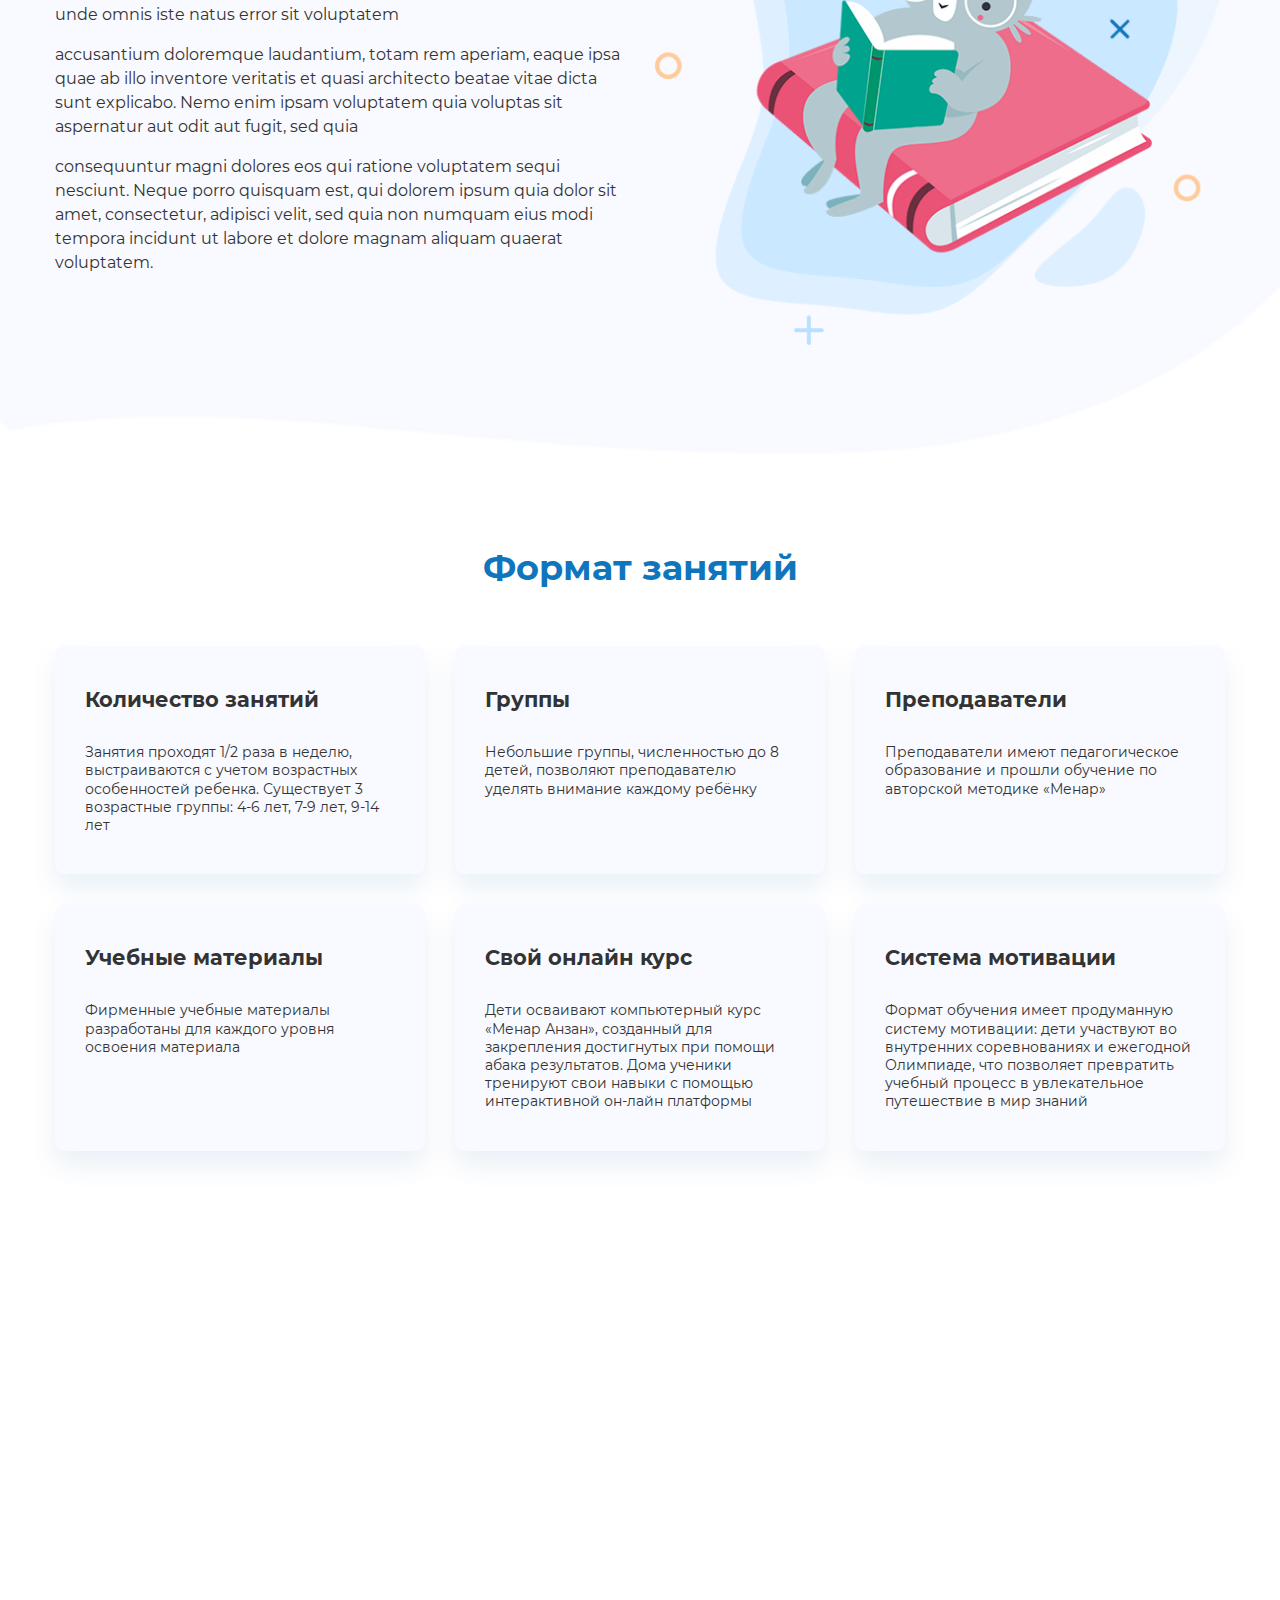
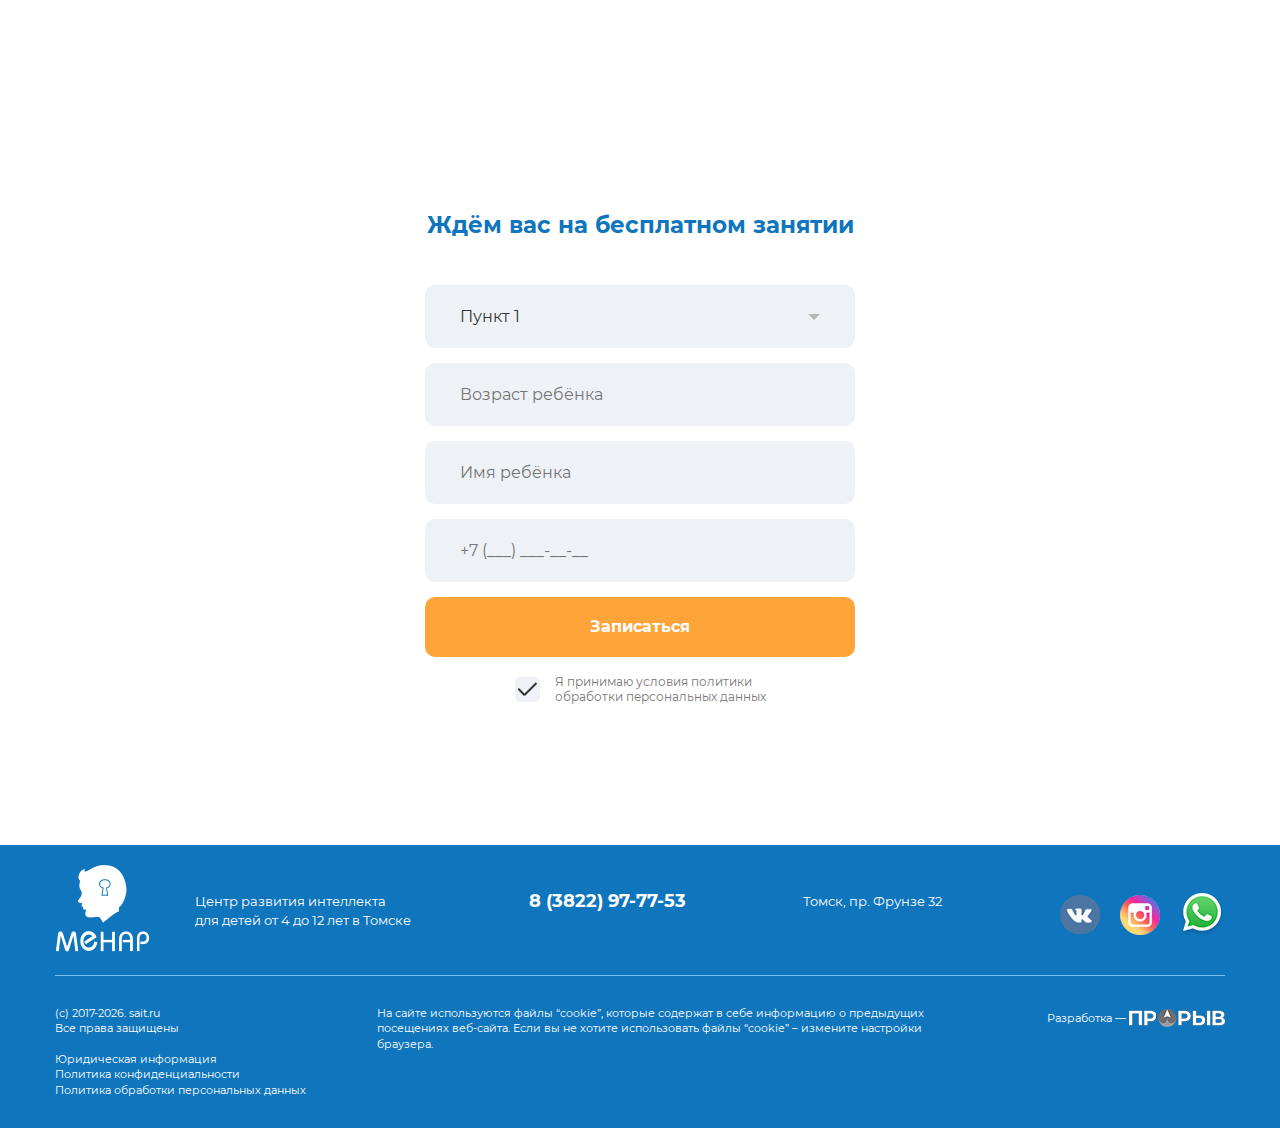
==== commit 1ae93dd4: "sdfvdfv" ====
--- a/index.html
+++ b/index.html
@@ -12,6 +12,7 @@
 	<link rel="stylesheet" href="css/reset.css" type="text/css">
 	<link rel="stylesheet" href="css/jquery.fancybox.css" type="text/css">
 	<link rel="stylesheet" href="css/slick.css" type="text/css">
+	<link rel="stylesheet" href="css/twentytwenty.css" type="text/css"/>
 	<link rel="stylesheet" href="css/layout.css" type="text/css">
 	<link rel="stylesheet" href="css/main.css" type="text/css">
 
@@ -41,7 +42,7 @@
 								<a href="tel:+73822977753" class="phone">8 (3822) 97-77-53</a>
 								<div class="header-info-item"><b>Томск</b>, пр. Фрунзе 32</div>
 							</div>
-							<a href="#" class="header-btn">Заказать звонок</a>
+							<a href="#popup-callback" class="header-btn fancybox">Заказать звонок</a>
 						</div>
 					</div>
 					<div class="header-nav">
@@ -78,7 +79,7 @@
 						<a href="tel:+73822977753" class="phone">8 (3822) 97-77-53</a>
 						<div class="header-info-item"><b>Томск</b>, пр. Фрунзе 32</div>
 					</div>
-					<a href="#" class="header-btn">Заказать звонок</a>
+					<a href="#popup-callback" class="header-btn fancybox">Заказать звонок</a>
 				</div>
 			</div>
 		</div>
@@ -408,12 +409,30 @@
 		</div>
 
 		<div style="display:none;">
+			<div class="popup" id="popup-callback">
+				<h2 class="title">Заявка на обратный звонок</h2>
+				<div class="subtitle">Наш менеджер свяжется с вами</div>
+				<div class="b-form">
+					<form>
+						<div class="b-input">
+							<input type="text" placeholder="Имя ребёнка">
+						</div>
+						<div class="b-input">
+							<input type="tel" placeholder="+7 (___) ___-__-__">
+						</div>
+						<button type="submit" class="btn">Записаться</button>
+						<div class="policy-text"><div class="radio-btn active"></div>Я принимаю условия <a href="#" target="_blank">политики<br> обработки персональных данных</a></div>
+					</form>
+				</div>
+			</div>
 		</div>
 	</div>
 
 	<script type="text/javascript" src="js/jquery-2.1.1.min.js"></script>
 	<script type="text/javascript" src="js/jquery.fancybox.js"></script>
 	<script type="text/javascript" src="js/jquery.inputmask.bundle.js"></script>
+	<script src="js/jquery.event.move.js" type="text/javascript"></script>
+	<script src="js/jquery.twentytwenty.js" type="text/javascript"></script>
 	<script type="text/javascript" src="js/slick.js"></script>
 	<script type="text/javascript" src="js/main.js"></script>
 </body>
--- a/css/twentytwenty.css
+++ b/css/twentytwenty.css
@@ -0,0 +1,206 @@
+.twentytwenty-horizontal .twentytwenty-handle:before, .twentytwenty-horizontal .twentytwenty-handle:after, .twentytwenty-vertical .twentytwenty-handle:before, .twentytwenty-vertical .twentytwenty-handle:after {
+  content: " ";
+  display: block;
+  background: white;
+  position: absolute;
+  z-index: 30;
+  -webkit-box-shadow: 0px 0px 12px rgba(51, 51, 51, 0.5);
+  -moz-box-shadow: 0px 0px 12px rgba(51, 51, 51, 0.5);
+  box-shadow: 0px 0px 12px rgba(51, 51, 51, 0.5); }
+
+.twentytwenty-horizontal .twentytwenty-handle:before, .twentytwenty-horizontal .twentytwenty-handle:after {
+  width: 3px;
+  height: 9999px;
+  left: 50%;
+  margin-left: -1.5px; }
+
+.twentytwenty-vertical .twentytwenty-handle:before, .twentytwenty-vertical .twentytwenty-handle:after {
+  width: 9999px;
+  height: 3px;
+  top: 50%;
+  margin-top: -1.5px; }
+
+.twentytwenty-before-label, .twentytwenty-after-label, .twentytwenty-overlay {
+  position: absolute;
+  top: 0;
+  width: 100%;
+  height: 100%; }
+
+.twentytwenty-before-label, .twentytwenty-after-label, .twentytwenty-overlay {
+  -webkit-transition-duration: 0.5s;
+  -moz-transition-duration: 0.5s;
+  transition-duration: 0.5s; }
+
+.twentytwenty-before-label, .twentytwenty-after-label {
+  -webkit-transition-property: opacity;
+  -moz-transition-property: opacity;
+  transition-property: opacity; }
+
+.twentytwenty-before-label:before, .twentytwenty-after-label:before {
+  color: white;
+  font-size: 13px;
+  letter-spacing: 0.1em; }
+
+.twentytwenty-before-label:before, .twentytwenty-after-label:before {
+  position: absolute;
+  background: rgba(255, 255, 255, 0.2);
+  line-height: 38px;
+  padding: 0 20px;
+  -webkit-border-radius: 2px;
+  -moz-border-radius: 2px;
+  border-radius: 2px; }
+
+.twentytwenty-horizontal .twentytwenty-before-label:before, .twentytwenty-horizontal .twentytwenty-after-label:before {
+  top: 50%;
+  margin-top: -19px; }
+
+.twentytwenty-vertical .twentytwenty-before-label:before, .twentytwenty-vertical .twentytwenty-after-label:before {
+  left: 50%;
+  margin-left: -45px;
+  text-align: center;
+  width: 90px; }
+
+.twentytwenty-left-arrow, .twentytwenty-right-arrow, .twentytwenty-up-arrow, .twentytwenty-down-arrow {
+  width: 0;
+  height: 0;
+  border: 6px inset transparent;
+  position: absolute; }
+
+.twentytwenty-left-arrow, .twentytwenty-right-arrow {
+  top: 50%;
+  margin-top: -6px; }
+
+.twentytwenty-up-arrow, .twentytwenty-down-arrow {
+  left: 50%;
+  margin-left: -6px; }
+
+.twentytwenty-container {
+  -webkit-box-sizing: content-box;
+  -moz-box-sizing: content-box;
+  box-sizing: content-box;
+  z-index: 0;
+  overflow: hidden;
+  position: relative;
+  -webkit-user-select: none;
+  -moz-user-select: none;
+  -ms-user-select: none; }
+  .twentytwenty-container img {
+    max-width: 100%;
+    position: absolute;
+    top: 0;
+    display: block; }
+  .twentytwenty-container.active .twentytwenty-overlay, .twentytwenty-container.active :hover.twentytwenty-overlay {
+    background: rgba(0, 0, 0, 0); }
+    .twentytwenty-container.active .twentytwenty-overlay .twentytwenty-before-label,
+    .twentytwenty-container.active .twentytwenty-overlay .twentytwenty-after-label, .twentytwenty-container.active :hover.twentytwenty-overlay .twentytwenty-before-label,
+    .twentytwenty-container.active :hover.twentytwenty-overlay .twentytwenty-after-label {
+      opacity: 0; }
+  .twentytwenty-container * {
+    -webkit-box-sizing: content-box;
+    -moz-box-sizing: content-box;
+    box-sizing: content-box; }
+
+.twentytwenty-before-label {
+  opacity: 0; }
+  .twentytwenty-before-label:before {
+    content: attr(data-content); }
+
+.twentytwenty-after-label {
+  opacity: 0; }
+  .twentytwenty-after-label:before {
+    content: attr(data-content); }
+
+.twentytwenty-horizontal .twentytwenty-before-label:before {
+  left: 10px; }
+
+.twentytwenty-horizontal .twentytwenty-after-label:before {
+  right: 10px; }
+
+.twentytwenty-vertical .twentytwenty-before-label:before {
+  top: 10px; }
+
+.twentytwenty-vertical .twentytwenty-after-label:before {
+  bottom: 10px; }
+
+.twentytwenty-overlay {
+  -webkit-transition-property: background;
+  -moz-transition-property: background;
+  transition-property: background;
+  background: rgba(0, 0, 0, 0);
+  z-index: 25; }
+  .twentytwenty-overlay:hover {
+    background: rgba(0, 0, 0, 0.5); }
+    .twentytwenty-overlay:hover .twentytwenty-after-label {
+      opacity: 1; }
+    .twentytwenty-overlay:hover .twentytwenty-before-label {
+      opacity: 1; }
+
+.twentytwenty-before {
+  z-index: 20; }
+
+.twentytwenty-after {
+  z-index: 10; }
+
+.twentytwenty-handle {
+  height: 38px;
+  width: 38px;
+  position: absolute;
+  left: 50%;
+  top: 50%;
+  margin-left: -22px;
+  margin-top: -22px;
+  border: 3px solid white;
+  -webkit-border-radius: 1000px;
+  -moz-border-radius: 1000px;
+  border-radius: 1000px;
+  -webkit-box-shadow: 0px 0px 12px rgba(51, 51, 51, 0.5);
+  -moz-box-shadow: 0px 0px 12px rgba(51, 51, 51, 0.5);
+  box-shadow: 0px 0px 12px rgba(51, 51, 51, 0.5);
+  z-index: 40;
+  cursor: pointer; }
+
+.twentytwenty-horizontal .twentytwenty-handle:before {
+  bottom: 50%;
+  margin-bottom: 22px;
+  -webkit-box-shadow: 0 3px 0 white, 0px 0px 12px rgba(51, 51, 51, 0.5);
+  -moz-box-shadow: 0 3px 0 white, 0px 0px 12px rgba(51, 51, 51, 0.5);
+  box-shadow: 0 3px 0 white, 0px 0px 12px rgba(51, 51, 51, 0.5); }
+.twentytwenty-horizontal .twentytwenty-handle:after {
+  top: 50%;
+  margin-top: 22px;
+  -webkit-box-shadow: 0 -3px 0 white, 0px 0px 12px rgba(51, 51, 51, 0.5);
+  -moz-box-shadow: 0 -3px 0 white, 0px 0px 12px rgba(51, 51, 51, 0.5);
+  box-shadow: 0 -3px 0 white, 0px 0px 12px rgba(51, 51, 51, 0.5); }
+
+.twentytwenty-vertical .twentytwenty-handle:before {
+  left: 50%;
+  margin-left: 22px;
+  -webkit-box-shadow: 3px 0 0 white, 0px 0px 12px rgba(51, 51, 51, 0.5);
+  -moz-box-shadow: 3px 0 0 white, 0px 0px 12px rgba(51, 51, 51, 0.5);
+  box-shadow: 3px 0 0 white, 0px 0px 12px rgba(51, 51, 51, 0.5); }
+.twentytwenty-vertical .twentytwenty-handle:after {
+  right: 50%;
+  margin-right: 22px;
+  -webkit-box-shadow: -3px 0 0 white, 0px 0px 12px rgba(51, 51, 51, 0.5);
+  -moz-box-shadow: -3px 0 0 white, 0px 0px 12px rgba(51, 51, 51, 0.5);
+  box-shadow: -3px 0 0 white, 0px 0px 12px rgba(51, 51, 51, 0.5); }
+
+.twentytwenty-left-arrow {
+  border-right: 6px solid white;
+  left: 50%;
+  margin-left: -17px; }
+
+.twentytwenty-right-arrow {
+  border-left: 6px solid white;
+  right: 50%;
+  margin-right: -17px; }
+
+.twentytwenty-up-arrow {
+  border-bottom: 6px solid white;
+  top: 50%;
+  margin-top: -17px; }
+
+.twentytwenty-down-arrow {
+  border-top: 6px solid white;
+  bottom: 50%;
+  margin-bottom: -17px; }
--- a/css/layout.css
+++ b/css/layout.css
@@ -129,10 +129,10 @@
     overflow: hidden;
     padding-top: 152px;
 }
-body.no-scroll .body-wrap {
+/*body.no-scroll .body-wrap {
     height: 100vh !important;
     overflow: hidden !important;
-}
+}*/
 body.main .body-wrap {
     padding-top: 0;
 }
--- a/css/main.css
+++ b/css/main.css
@@ -361,6 +361,29 @@
 	padding-top: 60px;
 	padding-bottom: 230px;
 }
+.card-block-2 {
+	background-position: center;
+	background-repeat: no-repeat;
+	background-size: 100% 100%;
+	background-image: url('../i/card-block-bg-2.jpg');
+	padding-top: 140px;
+	padding-bottom: 80px;
+}
+.card-block-3 {
+	background-position: center;
+	background-repeat: no-repeat;
+	background-size: 100% 100%;
+	background-image: url('../i/card-block-bg-3.jpg');
+	padding-top: 140px;
+	padding-bottom: 140px;
+}
+.other-cards {
+	background-position: center;
+	background-repeat: no-repeat;
+	background-size: 100% 100%;
+	background-image: url('../i/other-cards.jpg');
+	padding: 140px 0 80px;
+}
 .cards {
 	display: -webkit-flex;
 	display: -ms-flexbox;
@@ -368,6 +391,9 @@
 	justify-content: space-between;
 	align-items: stretch;
 	flex-wrap: wrap;
+}
+.other-cards .cards {
+	justify-content: flex-start;
 }
 .cards .card {
 	overflow: hidden;
@@ -378,6 +404,14 @@
 	margin-top: 85px;
 	background-color: #ffffff;
 }
+.other-cards .cards .card {
+	width: calc(100%/3 - 20px);
+	margin-right: 30px;
+	margin-top: 70px;
+}
+.other-cards .cards .card:nth-child(3n) {
+	margin-right: 0;
+}
 .cards .card .image {
 	overflow: hidden;
 	position: relative;
@@ -390,9 +424,12 @@
 	padding: 40px 35px 50px;
 	text-align: left;
 }
+.other-cards .cards .card .content {
+	padding: 25px;
+}
 .cards .card .name {
 	display: block;
-	font-size: 24px;
+	font-size: 23px;
 	font-weight: 700;
 }
 .cards .card .text {
@@ -460,6 +497,7 @@
 .b-input, .b-select {
 	margin-bottom: 15px;
 	position: relative;
+	text-align: left;
 }
 .b-select:after {
 	content: '';
@@ -483,7 +521,7 @@
 	-ms-transform: rotate(180deg);
 	transform: rotate(180deg);
 }
-.b-input input, .b-input textarea, .b-select select {
+.b-input input, .b-input textarea, .b-select select, .b-input input[type="file"] + .file {
 	display: block;
 	width: 100%;
 	resize: none;
@@ -504,6 +542,16 @@
 .b-select select {
 	padding-right: 57px;
 }
+.b-input input[type="file"] {
+	display: none;
+}
+.b-input input[type="file"] + .file {
+	cursor: pointer;
+	color: #797777;
+}
+.b-input input[type="file"] + .file.active {
+	color: #333333;
+}
 .b-input input::-webkit-input-placeholder,
 .b-input input:-moz-placeholder,
 .b-input textarea::-webkit-input-placeholder,
@@ -888,10 +936,432 @@
 	margin-bottom: 0;
 }
 
+.result-block {
+	background-position: center;
+	background-size: 100% 100%;
+	background-repeat: no-repeat;
+	background-image: url('../i/result-block-bg.jpg');
+	padding: 200px 0 100px;
+}
+
+.b-video {
+	max-width: 560px;
+	margin: 110px auto 0;
+}
+.before-after-wrap {
+	margin: 110px auto 0;
+}
+.b-video .video {
+	position: relative;
+	width: 100%;
+	height: 315px;
+	margin-bottom: 20px;
+}
+.b-video .video iframe {
+	width: 100%;
+	height: 100%;
+}
+.before-after {
+	max-width: 470px;
+	margin: 0 auto 20px;
+}
+.before-after img {
+	display: block;
+	max-width: 100%;
+}
+.twentytwenty-horizontal .before-after .twentytwenty-handle:before,
+.twentytwenty-horizontal .before-after .twentytwenty-handle:after {
+	background: #0f75bd;
+}
+.before-after .twentytwenty-handle {
+	background: #ffffff;
+}
+.before-after .twentytwenty-left-arrow {
+	border-right-color: #0f75bd;
+}
+.before-after .twentytwenty-right-arrow {
+	border-left-color: #0f75bd;
+}
+.b-video .name, .before-after-wrap .name {
+	background-position: center;
+	background-size: 100% 100%;
+	background-repeat: no-repeat;
+	background-image: url('../i/video-gray.png');
+	max-width: 430px;
+	margin: 0 auto 40px;
+	font-size: 14px;
+	padding: 21px 30px;
+}
+.b-video .btn, .before-after-wrap .btn {
+	margin: 0 auto;
+}
+
+.gallery {
+	display: -webkit-flex;
+	display: -ms-flexbox;
+	display: flex;
+	justify-content flex-start;
+	align-items: center;
+	flex-wrap: wrap;
+}
+.gallery li {
+	width: calc(100%/3 - 20px);
+	margin-right: 30px;
+	margin-top: 30px;
+}
+.gallery li:nth-child(3n) {
+	margin-right: 0;
+}
+.gallery li img {
+	display: block;
+	max-width: 100%;
+	border-radius: 10px;
+	margin: 0 auto;
+}
+
+.about-wrap {
+	padding-top: 55px;
+}
+.about-slider {
+	position: relative;
+	padding: 0 70px 30px;
+	margin-top: 40px;
+}
+.about-slider .slick-arrow {
+	display: block;
+	width: 52px;
+	height: 52px;
+	position: absolute;
+	top: calc(50% - 41px);
+	background-size: contain;
+	background-position: center;
+	background-repeat: no-repeat;
+	background-color: transparent;
+	border: 0;
+	font-size: 0;
+	z-index: 10;
+}
+.about-slider .slick-next {
+	background-image: url('../i/arr-right-1.png');
+	right: 0;
+}
+.about-slider .slick-prev {
+	background-image: url('../i/arr-left-1.png');
+	left: 0;
+}
+.about-slider .slick-dots {
+	position: absolute;
+	width: 100%;
+	text-align: center;
+	left: 0;
+	bottom: 0;
+	line-height: 0;
+	z-index: 10;
+}
+.about-slider .slick-dots li {
+	display: inline-block;
+	vertical-align: middle;
+	margin: 0 8px;
+	line-height: 0;
+}
+.about-slider .slick-dots li button {
+	display: block;
+	width: 10px;
+	height: 10px;
+	background-color: #e1e1e1;
+	border: 0;
+	border-radius: 50%;
+	font-size: 0;
+	line-height: 0;
+}
+.about-slider .slick-dots li.slick-active button {
+	background-color: #0f75bd;
+}
+.about-slide img {
+	display: block;
+	max-width: 100%;
+	margin: 0 auto;
+}
+
+.partners-block {
+	background-position: center;
+	background-size: 100% 100%;
+	background-repeat: no-repeat;
+	background-image: url('../i/partners-block.jpg');
+	padding: 150px 0 140px;
+}
+.partners {
+	margin-top: 75px;
+	display: -webkit-flex;
+	display: -ms-flexbox;
+	display: flex;
+	jsutify-content: flex-start;
+	align-items: stretch;
+	flex-wrap: wrap;
+}
+.partners li {
+	position: relative;
+	border-radius: 10px;
+	background-color: #ffffff;
+	height: 143px;
+	margin-bottom: 30px;
+	margin-right: 30px;
+	width: calc(25% - 22.5px);
+}
+.partners li:nth-child(4n) {
+	margin-right: 0;
+}
+.partners li img {
+	display: block;
+	max-width: 90%;
+	max-height: 90%;
+	position: absolute;
+	left: 50%;
+	top: 50%;
+	-webkit-transform: translate(-50%,-50%);
+	-moz-transform: translate(-50%,-50%);
+	-ms-transform: translate(-50%,-50%);
+	transform: translate(-50%,-50%);
+}
+
+.methods {
+	margin-top: 80px;
+	display: -webkit-flex;
+	display: -ms-flexbox;
+	display: flex;
+	justify-content: space-between;
+	align-items: flex-start;
+}
+.methods .text {
+	width: calc(50% - 15px);
+	font-size: 16px;
+	line-height: 1.5;
+	text-align: left;
+}
+.methods .text p {
+	display: block;
+	margin-bottom: 16px;
+}
+.methods .text p:last-child {
+	margin-bottom: 0;
+}
+.methods .image {
+	width: calc(50% - 15px);
+}
+.methods .image img {
+	display: block;
+	max-width: 100%;
+	margin-left: auto;
+	margin-bottom: 10px;
+}
+.methods .image img:last-child {
+	margin-bottom: 0;
+}
+
+.stocks-block {
+	padding-top: 40px;
+	padding-bottom: 80px;
+}
+.stocks {
+	max-width: 970px;
+	margin: 50px auto 0;
+}
+.stocks li {
+	position: relative;
+	border-radius: 10px;
+	padding: 50px;
+	background-color: #f8faff;
+	margin-bottom: 20px;
+	display: -webkit-flex;
+	display: -ms-flexbox;
+	display: flex;
+	justify-content: space-between;
+	align-items: flex-start;
+	text-align: left;
+}
+.stocks li:last-child {
+	margin-bottom: 0;
+}
+.stocks li .name {
+	width: calc(50% - 15px);
+	font-size: 20px;
+	font-weight: 700;
+}
+.stocks li .text {
+	width: calc(50% - 15px);
+	max-width: 350px;
+	font-size: 14px;
+	line-height: 1.4;
+}
+
+.vacancy-block {
+	padding: 60px 0 20px;
+}
+.vacancy-wrap {
+	display: -webkit-flex;
+	display: -ms-flexbox;
+	display: flex;
+	justify-content: space-between;
+	align-items: center;
+	text-align: left;
+}
+.vacancy-wrap .content {
+	width: calc(50% + 30px);
+}
+.vacancy-wrap .image {
+	width: calc(50% - 60px);
+}
+.vacancy-wrap .subtitle {
+	font-size: 15px;
+}
+.vacancy-wrap .b-form {
+	margin-left: 0;
+	text-align: center;
+}
+.vacancy-wrap .image img {
+	display: block;
+	max-width: 100%;
+	margin: 0 auto;
+}
+
+.contacts {
+	display: -webkit-flex;
+	display: -ms-flexbox;
+	display: flex;
+	justify-content: space-between;
+	align-items: flex-start;
+}
+.contacts .info {
+	width: 100%;
+	max-width: 340px;
+	text-align: left;
+}
+.contacts .info-list {
+	margin: 70px auto;
+}
+.contacts .info-list li {
+	font-size: 18px;
+	line-height: 1.5;
+	margin-bottom: 27px;
+}
+.contacts .info-list li:last-child {
+	margin-bottom: 0;
+}
+.contacts .info-list li a {
+	color: #333333;
+}
+.contacts .social {
+	display: -webkit-flex;
+	display: -ms-flexbox;
+	display: flex;
+	justify-content: flex-start;
+	align-items: center;
+	flex-wrap: wrap;
+}
+.contacts .social a {
+	width: 100%;
+	max-width: 60px;
+	max-height: 60px;
+	margin-right: 30px;
+}
+.contacts .social a:last-child {
+	margin-right: 0;
+}
+.contacts .social a img {
+	display: block;
+	max-width: 100%;
+	max-height: 100%;
+}
+.contacts-map {
+	width: calc(100% - 370px);
+	height: 400px;
+}
+
+.reviews-block {
+	padding: 40px 0 20px;
+}
+.reviews {
+	display: -webkit-flex;
+	display: -ms-flexbox;
+	display: flex;
+	justify-content: flex-start;
+	align-items: stretch;
+	flex-wrap: wrap;
+	margin-top: 50px;
+}
+.review {
+	width: calc(100%/3);
+}
+.review iframe {
+	width: 100% !important;
+	min-width: auto !important;
+	max-width: none !important;
+	margin: 0 !important;
+}
+.reviews-block .btn {
+	margin: 40px auto 0;
+}
+
+.thank-wrap {
+	display: -webkit-flex;
+	display: -ms-flexbox;
+	display: flex;
+	justify-content: space-between;
+	align-items: center;
+	align-content: center;
+	min-height: calc(100vh - 212px);
+}
+.thank-wrap .content {
+	width: calc(50% - 15px);
+	max-width: 540px;
+	text-align: left;
+}
+.thank-wrap .content .text {
+	margin-top: 35px;
+	font-size: 15px;
+	line-height: 1.4;
+}
+.thank-wrap .content .btn {
+	margin-top: 60px;
+}
+.thank-wrap .image {
+	width: calc(50% - 15px);
+}
+.thank-wrap .image img {
+	display: block;
+	max-width: 100%;
+	margin: 0 auto;
+}
+
+.popup {
+	background-color: #ffffff;
+	border-radius: 10px;
+	max-width: 630px;
+	width: 95%;
+	padding: 50px 30px;
+	text-align: center;
+}
+.popup .title {
+	font-size: 30px;
+}
+.popup .subtitle {
+	font-size: 15px;
+	margin-top: 20px;
+}
+.popup .b-form {
+	margin-top: 40px;
+}
+.fancybox-close-small svg path {
+	fill: #79c3f7;
+}
+
 
 
 
 @media screen and (max-width: 1280px){
+	body .body-wrap {
+		padding-top: 123px;
+	}
 	.header {
 		padding-bottom: 24px;
 	}
@@ -927,6 +1397,10 @@
 	}
 	.map-block .wrap {
 		max-width: none;
+	}
+
+	.thank-wrap {
+		min-height: calc(100vh - 183px);
 	}
 }
 @media screen and (max-width: 1024px){
@@ -1046,6 +1520,19 @@
 		max-width: 220px;
 		left: 130px;
 	}
+
+	.other-cards .cards {
+		justify-content: space-between;
+	}
+	.other-cards .cards .card {
+		width: calc(50% - 30px);
+		max-width: 370px;
+		margin-right: 0;
+	}
+
+	.thank-wrap {
+		min-height: calc(100vh - 158px);
+	}
 }
 @media screen and (max-width: 960px){
 	.face-wrap {
@@ -1086,6 +1573,69 @@
 	.mental-face .wrap .image {
 		width: 100%;
 		margin-top: 40px;
+	}
+
+	.mental-preim {
+		display: block;
+	}
+	.mental-preim .image, .mental-preim .items {
+		width: 100%;
+	}
+	.mental-preim .items {
+		margin-top: 60px;
+	}
+
+	.gallery {
+		justify-content: space-between;
+	}
+	.gallery li {
+		margin-right: 0;
+		width: calc(50% - 10px);
+		margin-top: 20px;
+	}
+
+	.partners li {
+		width: calc(100%/3 - 20px);
+	}
+	.partners li:nth-child(4n) {
+		margin-right: 30px;
+	}
+	.partners li:nth-child(3n) {
+		margin-right: 0;
+	}
+
+	.vacancy-wrap {
+		display: block;
+		text-align: center;
+	}
+	.vacancy-wrap .content {
+		width: 100%;
+	}
+	.vacancy-wrap .image {
+		width: 100%;
+		margin-top: 30px;
+	}
+	.vacancy-wrap .b-form {
+		margin-left: auto;
+	}
+
+	.contacts {
+		display: block;
+	}
+	.contacts .info {
+		text-align: center;
+		max-width: none;
+	}
+	.contacts .social {
+		justify-content: center;
+	}
+	.contacts-map {
+		margin-top: 50px;
+		width: 100%;
+	}
+
+	.review {
+		width: 50%;
 	}
 }
 @media screen and (max-width: 768px){
@@ -1136,12 +1686,21 @@
 		padding-top: 30px;
 		padding-bottom: 130px;
 	}
-	.cards .card {
+	.card-block-2 {
+		padding: 100px 0 30px;
+	}
+	.card-block-3 {
+		padding: 80px 0 30px;
+	}
+	.cards .card, .other-cards .cards .card {
 		width: calc(50% - 10px);
 		margin-top: 30px;
 	}
 	.cards .card .content {
 		padding: 20px 15px 30px;
+	}
+	.other-cards .cards .card .content {
+		padding: 15px;
 	}
 	.cards .card .name {
 		font-size: 16px;
@@ -1167,7 +1726,7 @@
 	.b-form {
 		margin-top: 25px;
 	}
-	.b-input input, .b-input textarea, .b-select select {
+	.b-input input, .b-input textarea, .b-select select, .b-input input[type="file"] + .file {
 		font-size: 14px;
 		padding: 17px 15px;
 	}
@@ -1307,14 +1866,189 @@
 	.mental-opr .text p {
 		margin-bottom: 16px;
 	}
+
+	.mental-preim .items {
+		margin-top: 0;
+	}
+	.mental-preim .image img {
+		max-height: 300px;
+	}
+	.mental-preim .items .item {
+		padding: 30px 15px 15px;
+		margin-top: 30px;
+	}
+	.mental-preim .items .item .number {
+		left: 20px;
+		font-size: 36px;
+	}
+	.mental-preim .items .item .text {
+		font-size: 13px;
+	}
+
+	.result-block {
+		padding: 100px 0 50px;
+	}
+
+	.b-video, .before-after-wrap {
+		margin-top: 30px;
+	}
+	.b-video .video, .before-after {
+		margin-bottom: 10px;
+	}
+	.b-video .name, .before-after-wrap .name {
+		font-size: 12px;
+		margin-bottom: 20px;
+	}
+
+	.about-wrap {
+		padding-top: 0;
+	}
+	.about-slider {
+		margin-top: 20px;
+		padding: 0 0 20px;
+	}
+	.about-slider .slick-dots li {
+		margin: 0 5px;
+	}
+	.about-slider .slick-arrow {
+		display: none !important;
+	}
+
+	.partners-block {
+		padding: 80px 0 70px;
+	}
+	.partners {
+		margin-top: 30px;
+		justify-content: space-between;
+	}
+	.partners li {
+		width: calc(50% - 10px);
+		margin-bottom: 20px;
+		margin-right: 0 !important;
+	}
+
+	.methods {
+		margin-top: 30px;
+		display: block;
+	}
+	.methods .text {
+		width: 100%;
+		margin-bottom: 20px;
+		font-size: 14px;
+	}
+	.methods .text p {
+		margin-bottom: 14px;
+	}
+	.methods .image {
+		width: 100%;
+	}
+	.methods .image img {
+		margin: 0 auto 10px;
+	}
+
+	.stocks-block {
+		padding: 30px 0;
+	}
+	.stocks {
+		margin-top: 20px;
+	}
+	.stocks li {
+		display: block;
+		text-align: center;
+		padding: 15px;
+		margin-bottom: 10px;
+	}
+	.stocks li .name {
+		width: 100%;
+		font-size: 16px;
+	}
+	.stocks li .text {
+		width: 100%;
+		font-size: 12px;
+		margin: 15px auto 0;
+	}
+
+	.vacancy-block {
+		padding: 30px 0 20px;
+	}
+	.vacancy-wrap .image img {
+		max-height: 300px;
+	}
+	.vacancy-wrap .subtitle {
+		font-size: 13px;
+	}
+
+	.contacts .info-list {
+		margin: 30px auto;
+	}
+	.contacts .info-list li {
+		font-size: 14px;
+		margin-bottom: 21px;
+	}
+	.contacts .social a {
+		margin-right: 10px;
+		max-width: 30px;
+		max-height: 30px;
+	}
+	.contacts-map {
+		margin-top: 30px;
+		height: 300px;
+	}
+
+	.reviews-block {
+		padding: 30px 0 20px;
+	}
+	.reviews {
+		margin-top: 20px;
+	}
+	.reviews-block .btn {
+		margin-top: 20px;
+	}
+
+	.thank-wrap {
+		flex-wrap: wrap;
+	}
+	.thank-wrap .content {
+		width: 100%;
+		max-width: none;
+		text-align: center;
+	}
+	.thank-wrap .content .text {
+		margin-top: 15px;
+		font-size: 13px;
+	}
+	.thank-wrap .content .btn {
+		margin-top: 20px;
+	}
+	.thank-wrap .image {
+		width: 100%;
+		margin-top: 20px;
+	}
+	.thank-wrap .image img {
+		max-height: 300px;
+	}
+
+	.popup {
+		padding: 30px 15px;
+	}
+	.popup .title {
+		font-size: 20px;
+	}
+	.popup .subtitle {
+		font-size: 13px;
+		margin-top: 10px;
+	}
+	.popup .b-form {
+		margin-top: 20px;
+	}
 }
 @media screen and (max-width: 560px){
 	.cards {
 		display: block;
 	}
-	.cards .card {
-		width: 100%;
-		margin: 30px auto 0;
+	.cards .card, .other-cards .cards .card {
+		width: 100%;
+		margin: 30px auto 0 !important;
 	}
 
 	.descr-list {
@@ -1324,6 +2058,21 @@
 		width: 100%;
 		max-width: 360px;
 		margin: 0 auto 20px !important;
+	}
+
+	.gallery {
+		display: block;
+	}
+	.gallery li {
+		width: 100%;
+		margin: 20px auto 0 !important;
+	}
+
+	.reviews {
+		display: block;
+	}
+	.review {
+		width: 100%;
 	}
 }
 @media screen and (max-width: 460px){
@@ -1343,4 +2092,26 @@
 	.videos .video-wrap .video {
 		height: 185px;
 	}
+
+	.b-video {
+		max-width: 330px;
+	}
+	.b-video .video {
+		height: 185px;
+	}
+
+	.partners {
+		display: block;
+	}
+	.partners li {
+		width: 100%;
+		margin: 0 auto 20px !important;
+	}
+	.partners li:last-child {
+		margin-bottom: 0 !important;
+	}
+
+	.thank-wrap {
+		min-height: calc(100vh - 130px);
+	}
 }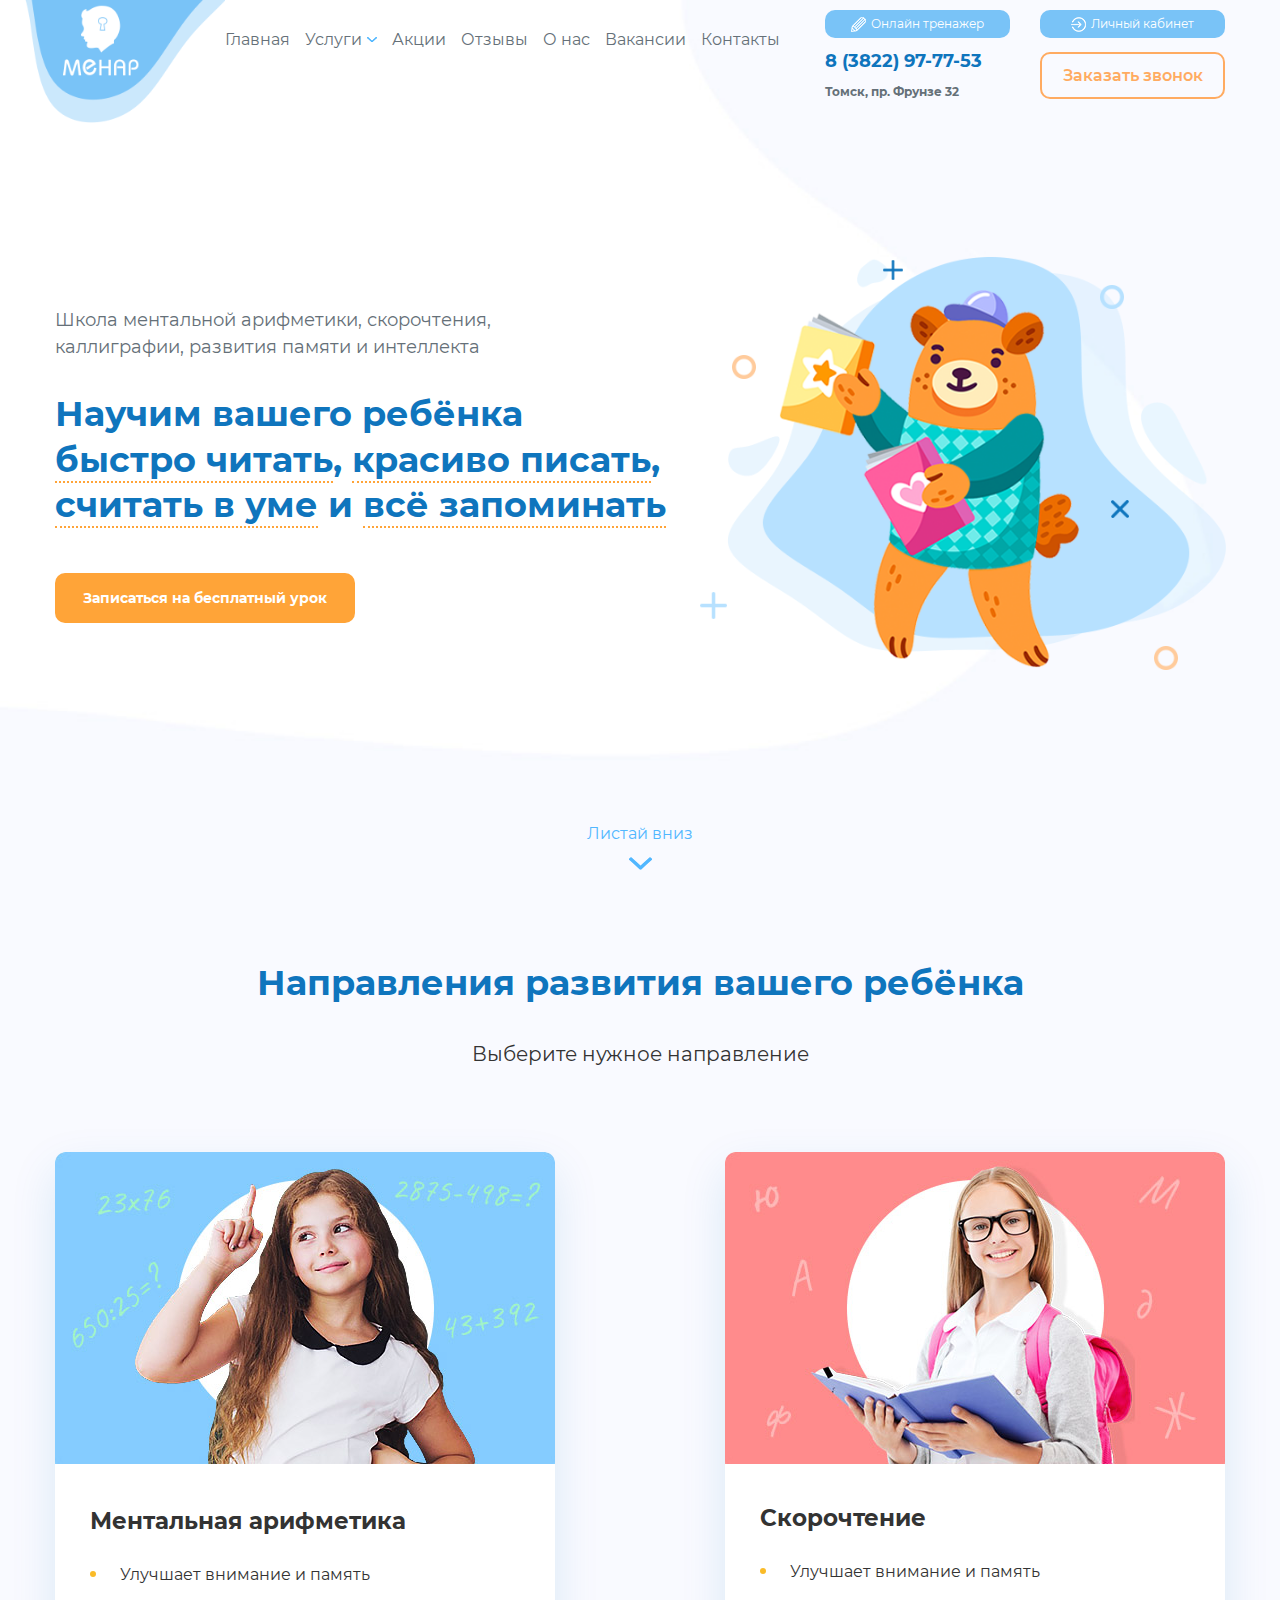
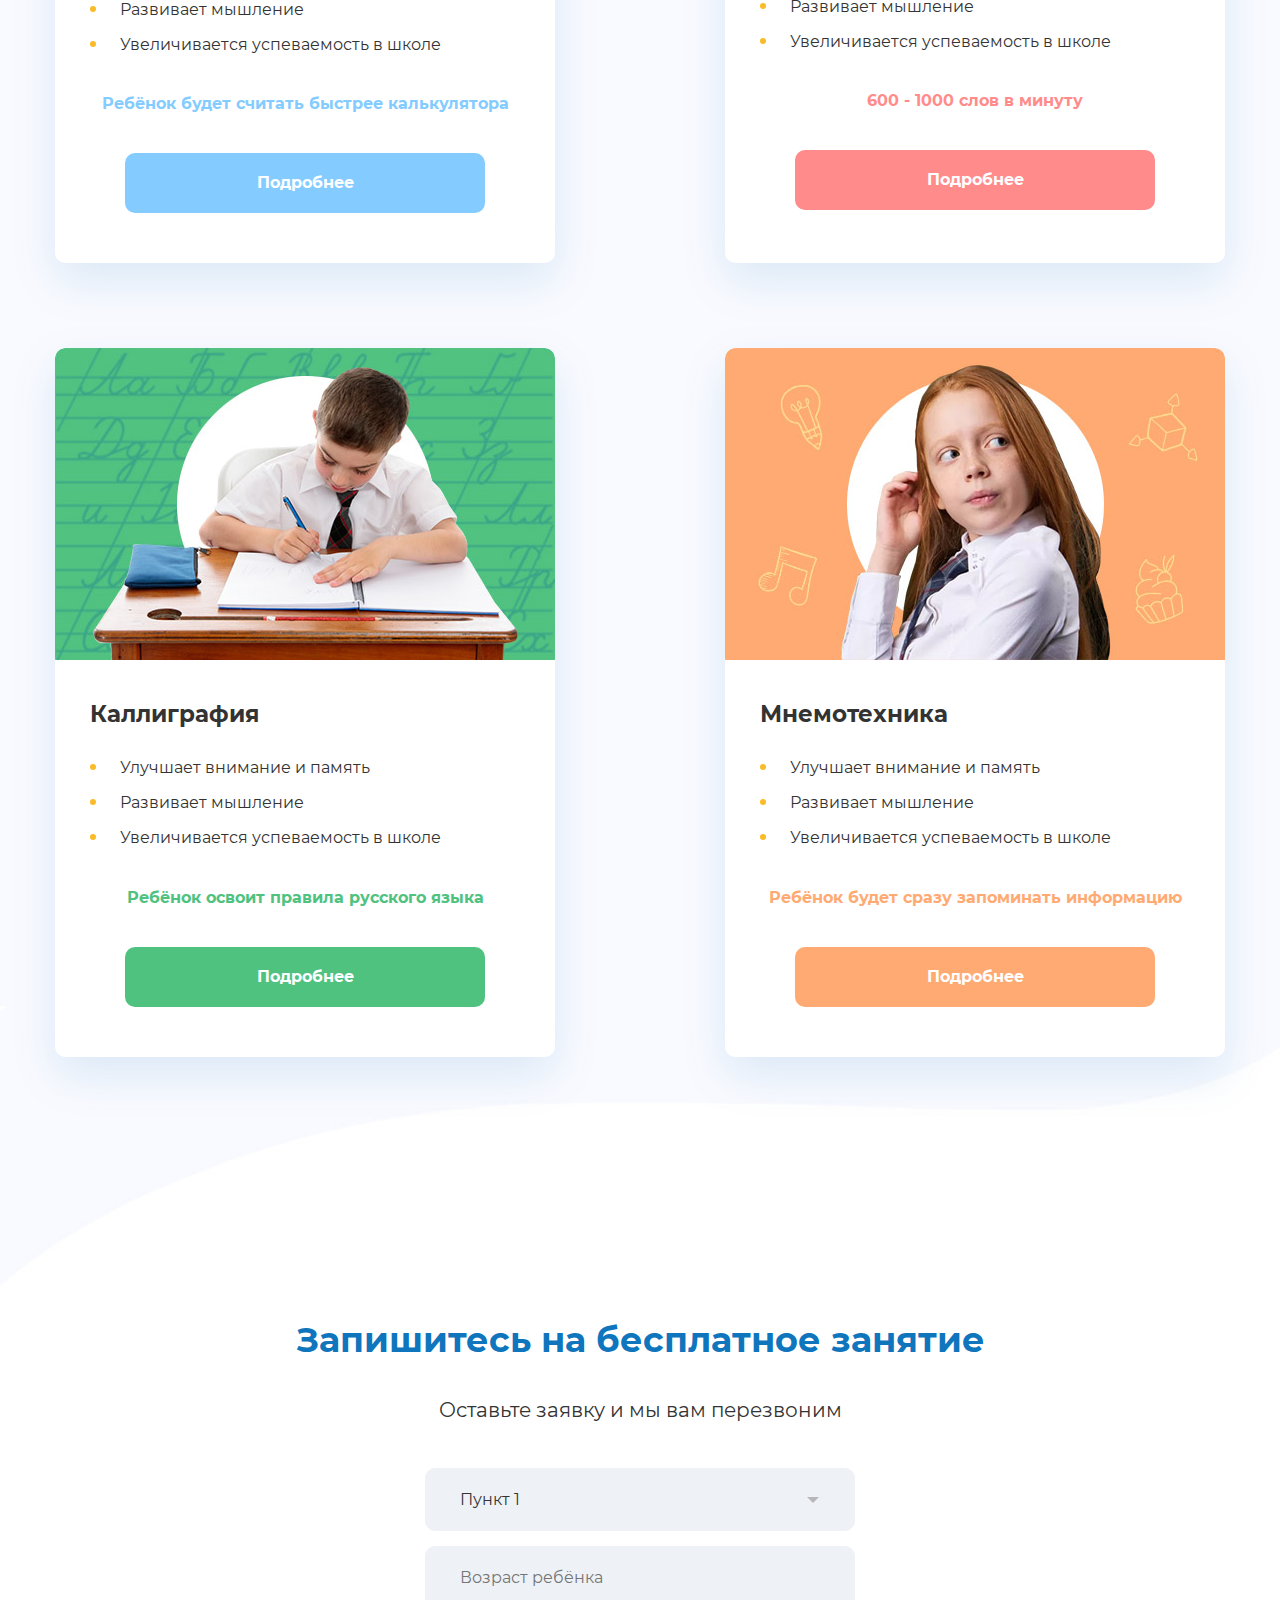
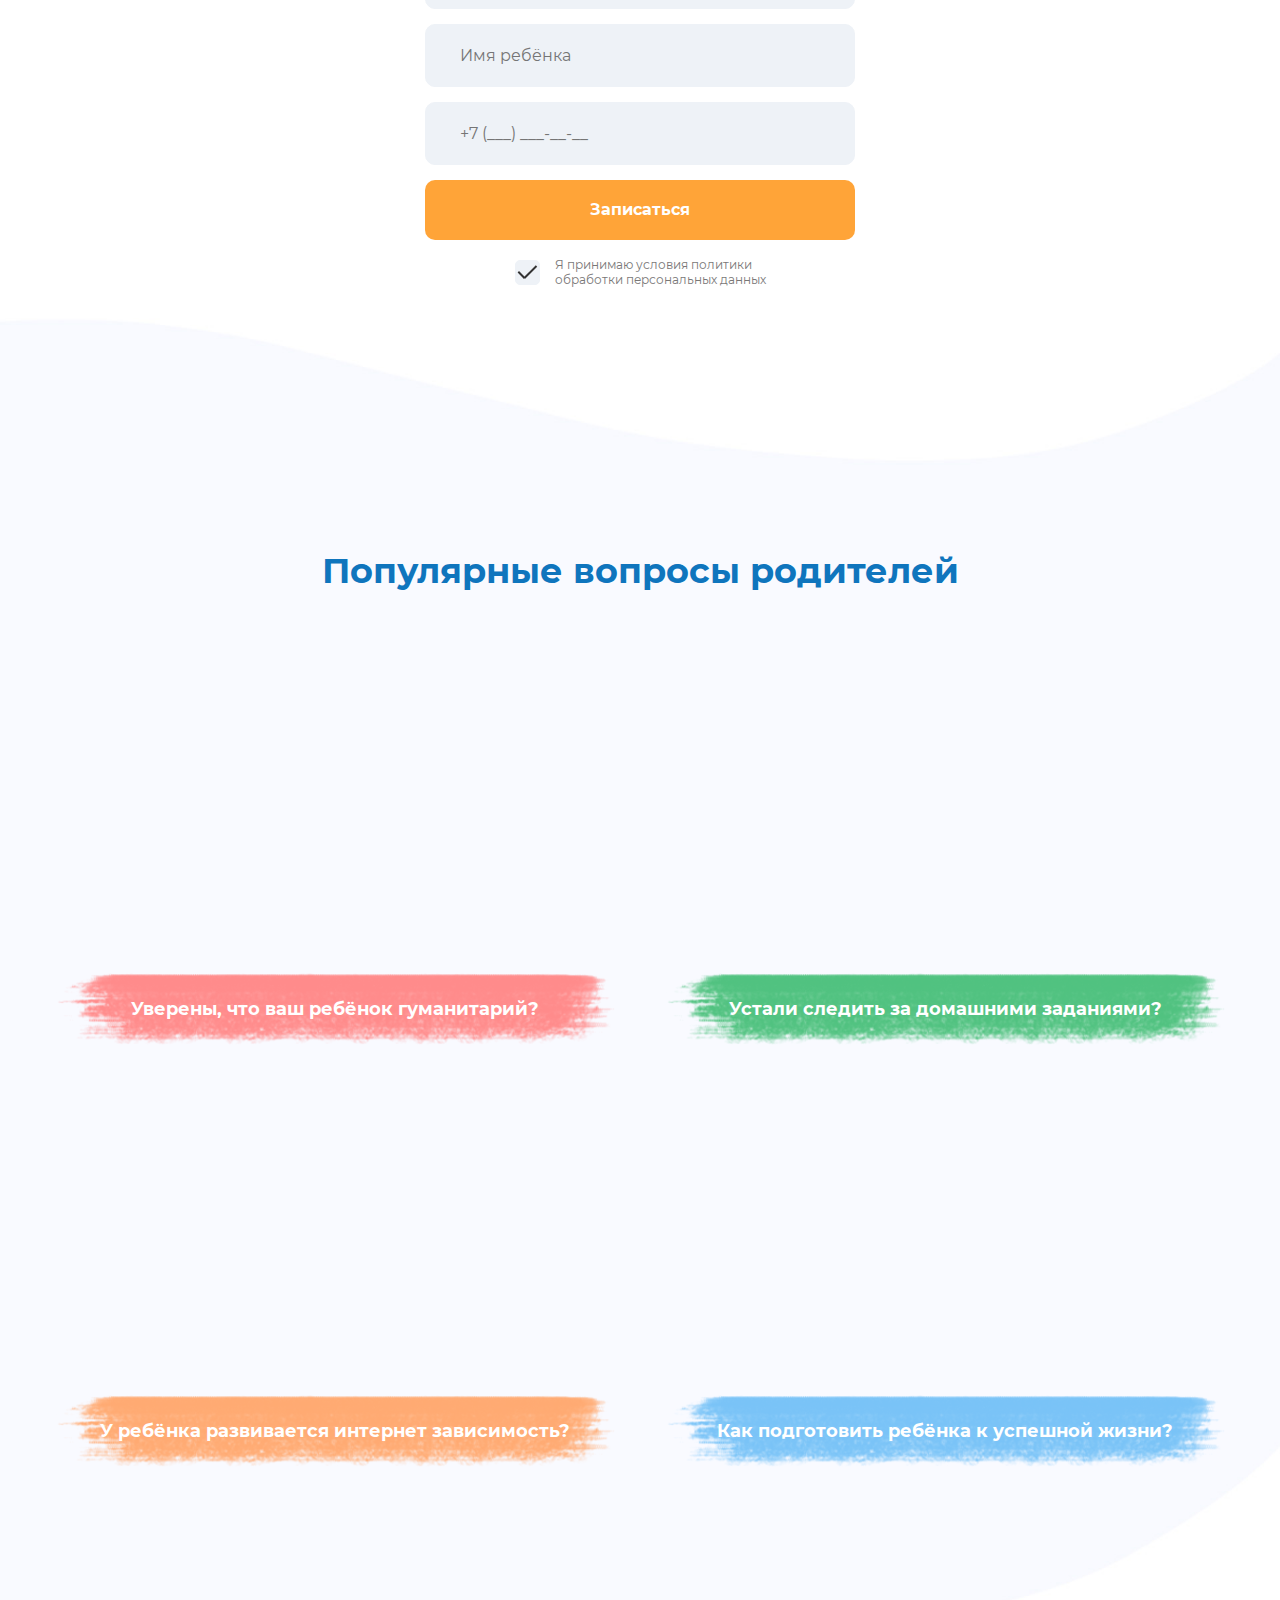
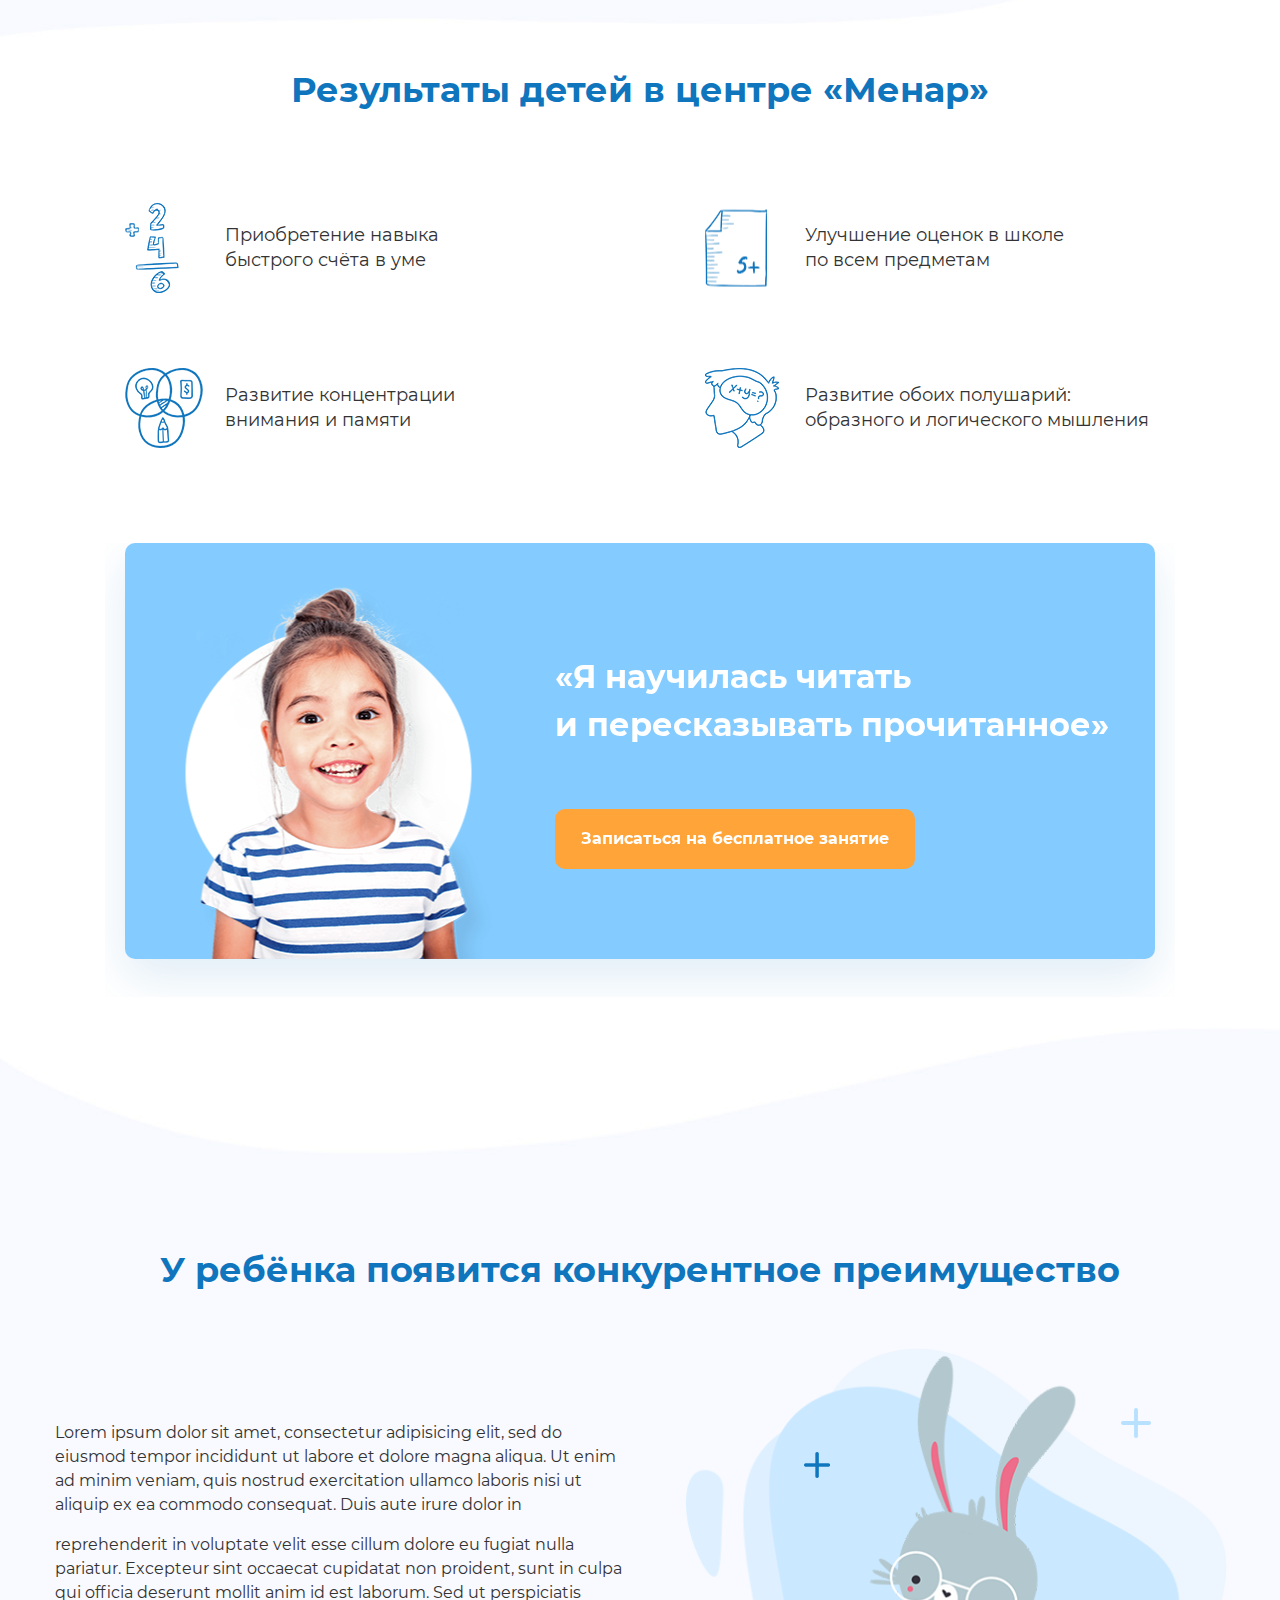
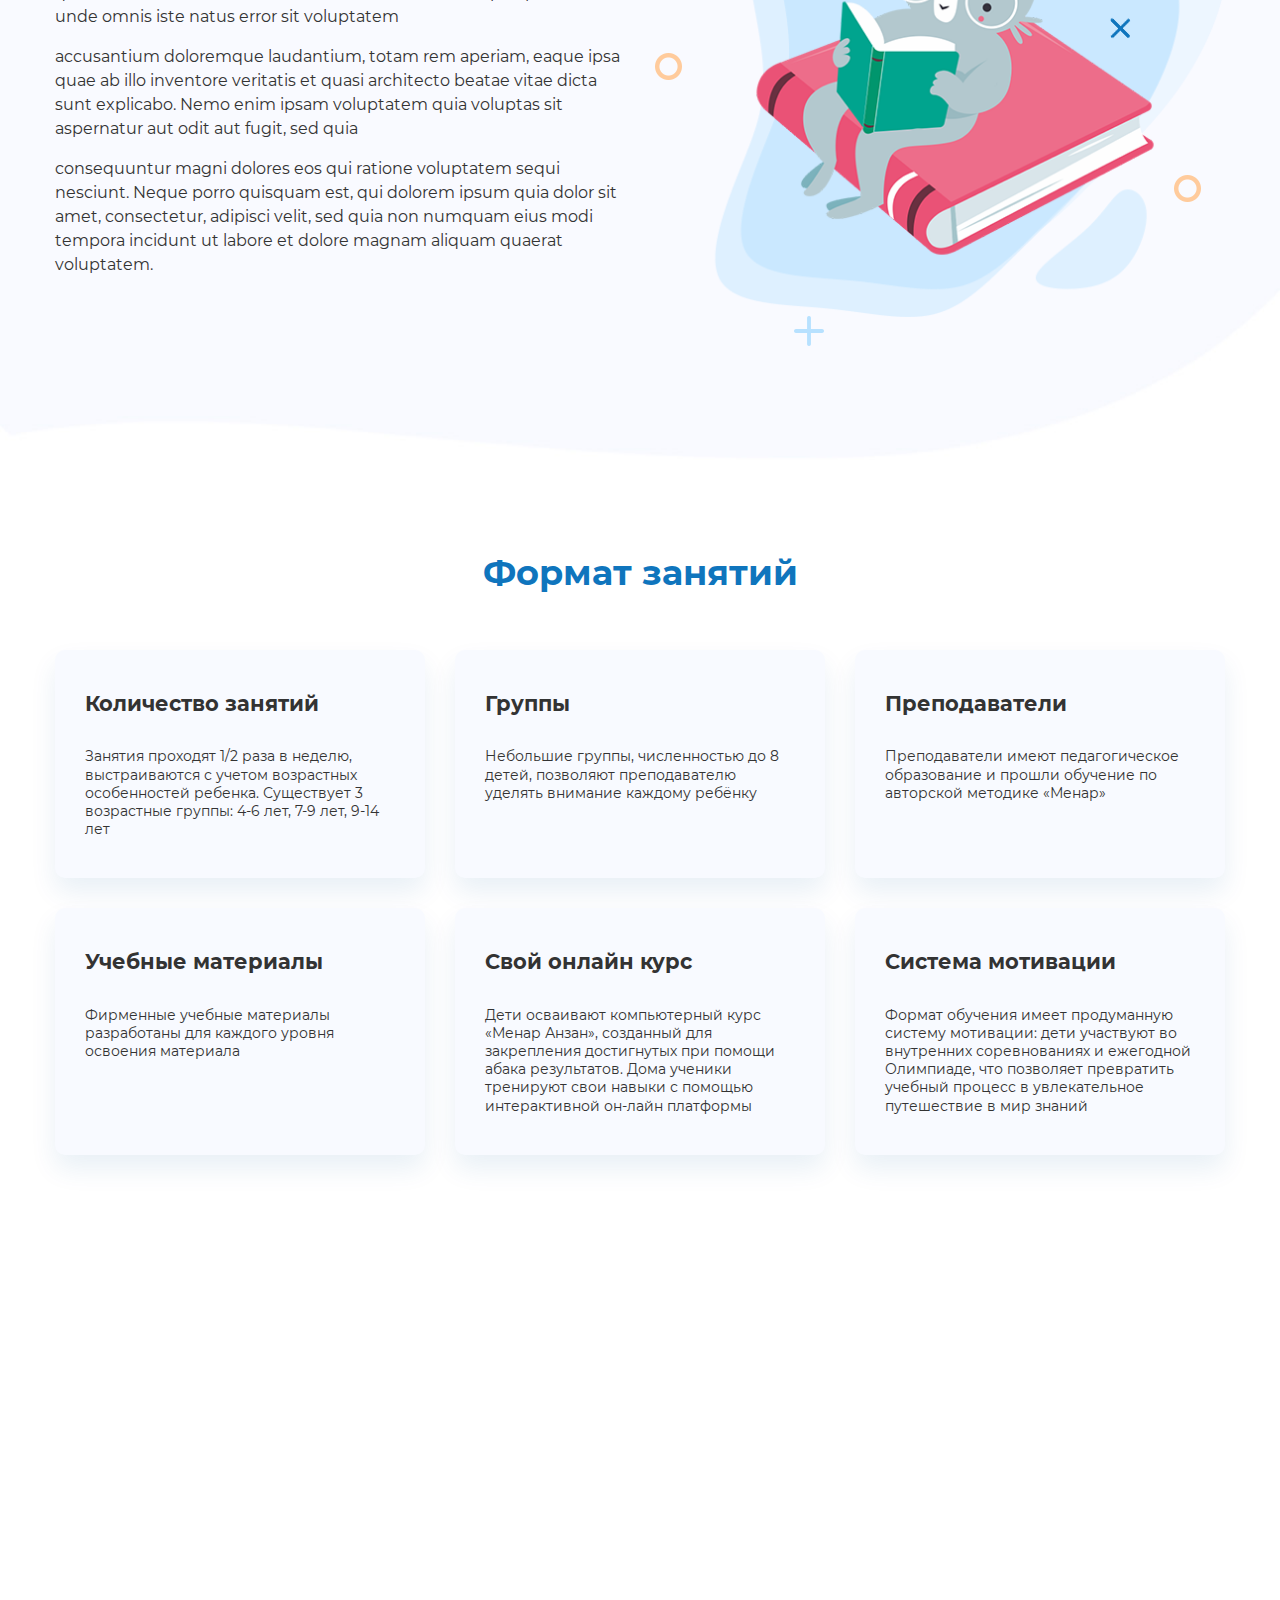
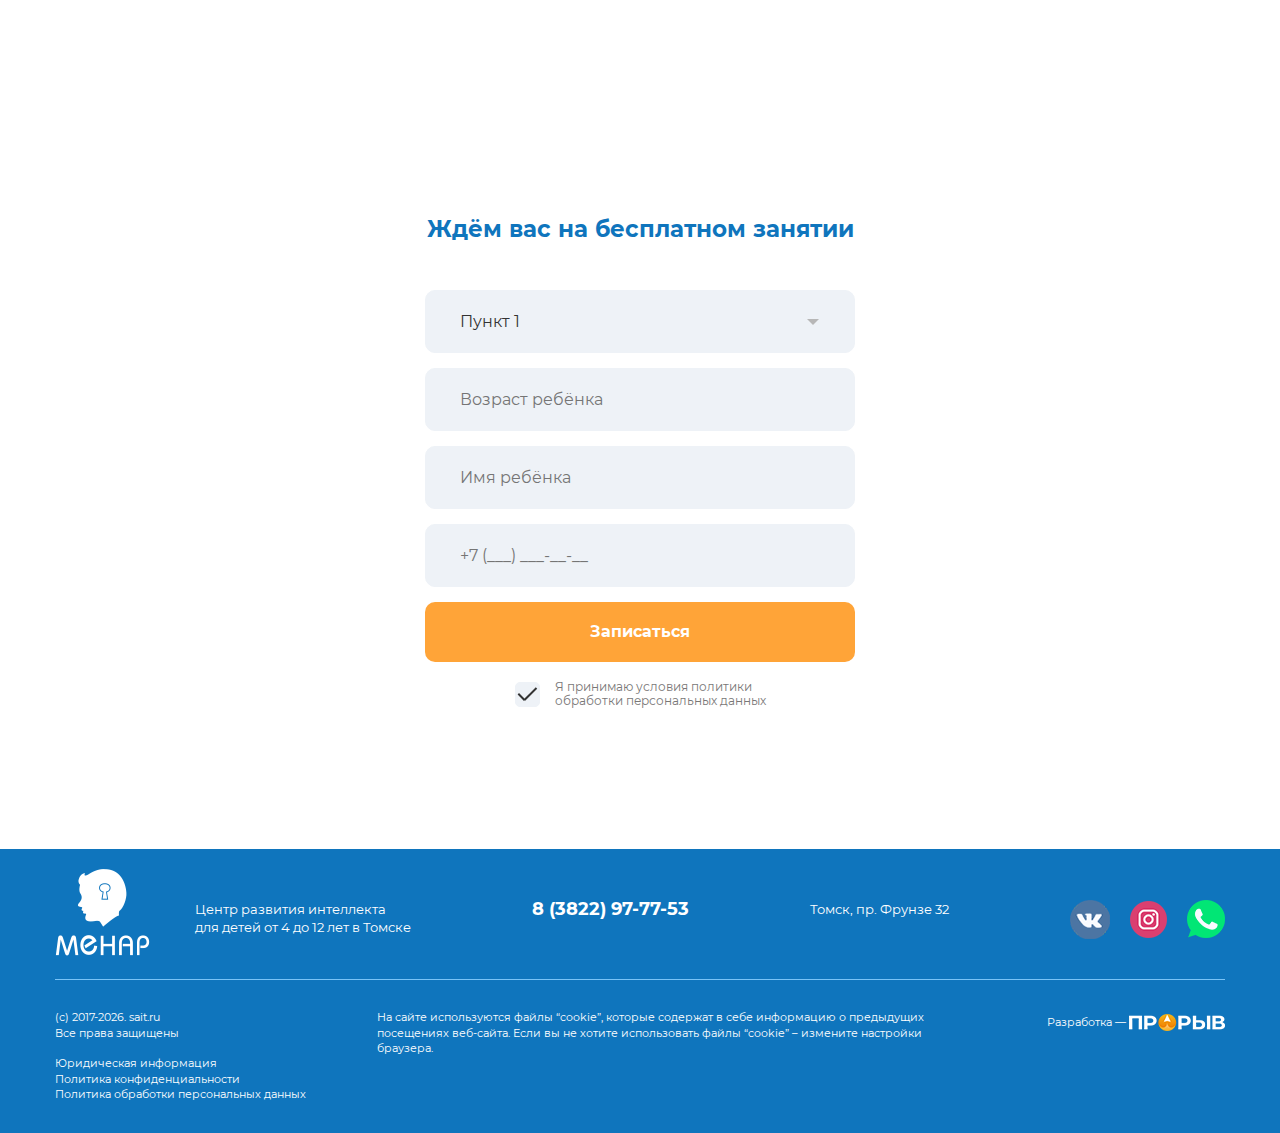
==== commit 589133dc: "sdfvdsfv" ====
--- a/index.html
+++ b/index.html
@@ -13,6 +13,7 @@
 	<link rel="stylesheet" href="css/jquery.fancybox.css" type="text/css">
 	<link rel="stylesheet" href="css/slick.css" type="text/css">
 	<link rel="stylesheet" href="css/twentytwenty.css" type="text/css"/>
+	<link rel="stylesheet" href="css/chosen.min.css" type="text/css"/>
 	<link rel="stylesheet" href="css/layout.css" type="text/css">
 	<link rel="stylesheet" href="css/main.css" type="text/css">
 
@@ -40,7 +41,7 @@
 						<div class="header-contacts-item mobile">
 							<div class="header-info">
 								<a href="tel:+73822977753" class="phone">8 (3822) 97-77-53</a>
-								<div class="header-info-item"><b>Томск</b>, пр. Фрунзе 32</div>
+								<div class="header-info-item"><b>Томск, пр. Фрунзе 32</b></div>
 							</div>
 							<a href="#popup-callback" class="header-btn fancybox">Заказать звонок</a>
 						</div>
@@ -48,7 +49,19 @@
 					<div class="header-nav">
 						<ul>
 							<li><a href="/">Главная</a></li>
-							<li class="li-drop"><a href="/">Услуги</a></li>
+							<li class="li-drop">
+								<span>Услуги</span>
+								<div class="drop">
+									<div class="drop-wrap">
+										<ul>
+											<li><a href="/">Ментальная арифметика</a></li>
+											<li><a href="/">Скорочтение</a></li>
+											<li><a href="/">Каллиграфия</a></li>
+											<li><a href="/">Мнемотехника</a></li>
+										</ul>
+									</div>
+								</div>
+							</li>
 							<li><a href="/">Акции</a></li>
 							<li><a href="/">Отзывы</a></li>
 							<li><a href="/">О нас</a></li>
@@ -65,7 +78,18 @@
 				</div>
 				<ul class="nav">
 					<li><a href="/">Главная</a></li>
-					<li class="li-drop"><span>Услуги</span></li>
+					<li class="li-drop">
+						<span>Услуги</span>
+						<div class="drop">
+							<div class="drop-back">Назад</div>
+							<ul class="nav">
+								<li><a href="/">Ментальная арифметика</a></li>
+								<li><a href="/">Скорочтение</a></li>
+								<li><a href="/">Каллиграфия</a></li>
+								<li><a href="/">Мнемотехника</a></li>
+							</ul>
+						</div>
+					</li>
 					<li><a href="/">Акции</a></li>
 					<li><a href="/">Отзывы</a></li>
 					<li><a href="/">О нас</a></li>
@@ -89,10 +113,21 @@
 				<div class="face-wrap">
 					<div class="text">
 						<div class="face-text">Школа ментальной арифметики, скорочтения, каллиграфии, развития памяти и интеллекта</div>
-						<h2 class="title">Научим вашего ребёнка <span>быстро читать</span>, <span>красиво писать</span>, <span>считать в уме</span> и <span>всё запоминать</span></h2>
+						<h2 class="title">Научим вашего ребёнка <mark>быстро читать</mark><a href="#">быстро читать</a>, <mark>красиво писать</mark><a href="#">красиво писать</a>, <mark>считать в уме</mark><a href="#">считать в уме</a> и <mark>всё запоминать</mark><a href="#">всё запоминать</a></h2>
 						<a href="#form-block" class="btn scroll-btn">Записаться на бесплатный урок</a>
 					</div>
-					<div class="image"><img src="i/face-img.png" alt=""></div>
+					<div class="image img-anim-wrap">
+						<div class="img-anim">
+							<img src="i/face-img.png" alt="" class="img-anim-bg">
+							<img src="i/face-img-face.png" class="img-anim-face img-1">
+							<img src="i/face-img-anim-1.png" class="img-anim-el el-face-1">
+							<img src="i/face-img-anim-1.png" class="img-anim-el el-face-2 right-rotate">
+							<img src="i/face-img-anim-2.png" class="img-anim-el el-face-3 right-rotate">
+							<img src="i/face-img-anim-3.png" class="img-anim-el el-face-4">
+							<img src="i/face-img-anim-4.png" class="img-anim-el el-face-5">
+							<img src="i/face-img-anim-5.png" class="img-anim-el el-face-6 right-rotate">
+						</div>
+					</div>
 				</div>
 			</div>
 			<a href="#ekr-2" class="face-scroll scroll-btn">
@@ -254,22 +289,22 @@
 				<div class="banner-slider">
 					<div class="banner-slide lightblue-slide">
 						<div class="banner-title">«Я научилась читать и&nbsp;пересказывать прочитанное»</div>
-						<a href="#form-block" class="btn scroll-btn">Записаться на бесплатное занятие</a>
+						<a href="#form-block-2" class="btn scroll-btn">Записаться на бесплатное занятие</a>
 						<img src="i/slide-1.png" alt="" class="banner-img">
 					</div>
 					<div class="banner-slide green-slide">
 						<div class="banner-title">«Я научилась читать и&nbsp;пересказывать прочитанное»</div>
-						<a href="#form-block" class="btn scroll-btn">Записаться на бесплатное занятие</a>
+						<a href="#form-block-2" class="btn scroll-btn">Записаться на бесплатное занятие</a>
 						<img src="i/slide-2.png" alt="" class="banner-img">
 					</div>
 					<div class="banner-slide purple-slide">
 						<div class="banner-title">«Я научилась читать и&nbsp;пересказывать прочитанное»</div>
-						<a href="#form-block" class="btn scroll-btn">Записаться на бесплатное занятие</a>
+						<a href="#form-block-2" class="btn scroll-btn">Записаться на бесплатное занятие</a>
 						<img src="i/slide-3.png" alt="" class="banner-img">
 					</div>
 					<div class="banner-slide blue-slide">
 						<div class="banner-title">«Я научилась читать и&nbsp;пересказывать прочитанное»</div>
-						<a href="#form-block" class="btn scroll-btn">Записаться на бесплатное занятие</a>
+						<a href="#form-block-2" class="btn scroll-btn">Записаться на бесплатное занятие</a>
 						<img src="i/slide-4.png" alt="" class="banner-img">
 					</div>
 				</div>
@@ -280,7 +315,18 @@
 			<div class="container">
 				<h2 class="title">У ребёнка появится конкурентное преимущество</h2>
 				<div class="text-with-img">
-					<div class="image"><img src="i/rabbit.png" alt=""></div>
+					<div class="image img-anim-wrap">
+						<div class="img-anim">
+							<img src="i/rabbit.png" alt="" class="img-anim-bg">
+							<img src="i/rabbit-face.png" class="img-anim-face img-2">
+							<img src="i/face-img-anim-1.png" class="img-anim-el el-rab-1">
+							<img src="i/face-img-anim-1.png" class="img-anim-el el-rab-2 right-rotate">
+							<img src="i/face-img-anim-3.png" class="img-anim-el el-rab-3">
+							<img src="i/face-img-anim-3.png" class="img-anim-el el-rab-4 right-rotate">
+							<img src="i/face-img-anim-4-2.png" class="img-anim-el el-rab-5 right-rotate">
+							<img src="i/face-img-anim-5-2.png" class="img-anim-el el-rab-6">
+						</div>
+					</div>
 					<div class="text">
 						<p>Lorem ipsum dolor sit amet, consectetur adipisicing elit, sed do eiusmod tempor incididunt ut labore et dolore magna aliqua. Ut enim ad minim veniam, quis nostrud exercitation ullamco laboris nisi ut aliquip ex ea commodo consequat. Duis aute irure dolor in</p>
 						<p>reprehenderit in voluptate velit esse cillum dolore eu fugiat nulla pariatur. Excepteur sint occaecat cupidatat non proident, sunt in culpa qui officia deserunt mollit anim id est laborum. Sed ut perspiciatis unde omnis iste natus error sit voluptatem</p>
@@ -340,7 +386,7 @@
 				<iframe src="https://yandex.ru/map-widget/v1/-/CKE1nFmr" width="100%" height="100%" frameborder="0" allowfullscreen="true"></iframe>
 				<iframe class="mobile" src="https://yandex.ru/map-widget/v1/-/CKE1n68r" width="100%" height="100%" frameborder="0" allowfullscreen="true"></iframe>
 			</div>
-			<div class="container">
+			<div class="container" id="form-block-2">
 				<div class="wrap">
 					<h2 class="title">Ждём вас на бесплатном занятии</h2>
 					<div class="b-form">
@@ -433,6 +479,7 @@
 	<script type="text/javascript" src="js/jquery.inputmask.bundle.js"></script>
 	<script src="js/jquery.event.move.js" type="text/javascript"></script>
 	<script src="js/jquery.twentytwenty.js" type="text/javascript"></script>
+	<script type="text/javascript" src="js/chosen.jquery.min.js"></script>
 	<script type="text/javascript" src="js/slick.js"></script>
 	<script type="text/javascript" src="js/main.js"></script>
 </body>
--- a/css/layout.css
+++ b/css/layout.css
@@ -190,8 +190,8 @@
 }
 .mobile-btn-wrap {
     display: block;
-    width: 40px;
-    height: 40px;
+    width: 50px;
+    height: 50px;
     position: absolute;
     left: 0;
     top: 0;
@@ -212,20 +212,20 @@
 .mobile-btn {
 	display: block;
 	position: absolute;
-	left: calc(50% - 13px);
-	top: calc(50% - 11px);
-	width: 26px;
-	height: 22px;
+	left: calc(50% - 10px);
+	top: calc(50% - 8px);
+	width: 20px;
+	height: 16px;
 	z-index: 1;
     cursor: pointer;
 }
 .mobile-btn .mobile-btn-el{
 	position: absolute;
 	border-radius: 4px;
-	top: 9px;
+	top: 7px;
 	left: 0;
 	width: 100%;
-	height: 4px;
+	height: 2px;
 	background-color: #333333;
 	opacity: 1;
 	-webkit-transition: all 0.3s;
@@ -240,7 +240,7 @@
     left: 0;
     top: 0;
     width: 100%;
-    height: 4px;
+    height: 2px;
     background-color: #333333;
     -webkit-transform-origin: left;
     -moz-transform-origin: left;
@@ -258,7 +258,7 @@
     left: 0;
     bottom: 0;
     width: 100%;
-    height: 4px;
+    height: 2px;
     background-color: #333333;
     -webkit-transform-origin: left;
     -moz-transform-origin: left;
@@ -287,26 +287,22 @@
 .close-btn {
 	display: none;
 	position: absolute;
-	width: 26px;
-	height: 22px;
-	z-index: 1;
-    left: 37px;
-    top: 19px;
+	width: 50px;
+	height: 50px;
+	z-index: 10;
+    left: 30px;
+    top: 10px;
     cursor: pointer;
 }
 .close-btn::after {
 	content: '';
 	position: absolute;
     border-radius: 4px;
-    left: 0;
-    bottom: 0;
-    width: 100%;
-    height: 4px;
+    left: 14px;
+    top: 24px;
+    width: 20px;
+    height: 2px;
     background-color: #333333;
-    -webkit-transform-origin: left;
-    -moz-transform-origin: left;
-    -ms-transform-origin: left;
-    transform-origin: left;
     -webkit-transform: rotate(-45deg);
     -moz-transform: rotate(-45deg);
     -ms-transform: rotate(-45deg);
@@ -316,15 +312,11 @@
 	content: '';
     position: absolute;
     border-radius: 4px;
-    left: 0;
-    top: 0;
-    width: 100%;
-    height: 4px;
+    left: 14px;
+    top: 24px;
+    width: 20px;
+    height: 2px;
     background-color: #333333;
-    -webkit-transform-origin: left;
-    -moz-transform-origin: left;
-    -ms-transform-origin: left;
-    transform-origin: left;
     -webkit-transform: rotate(45deg);
     -moz-transform: rotate(45deg);
     -ms-transform: rotate(45deg);
@@ -351,6 +343,15 @@
 .mobile-menu.active {
 	top: 0;
 }
+.mobile-menu:after, .mobile-menu .nav li.li-drop > .drop:after {
+    content: '';
+    width: 100%;
+    height: 100px;
+    position: absolute;
+    top: 100%;
+    left: 0;
+    background-color: #ffffff;
+}
 .mobile-menu .nav li {
     text-align: left;
     color: #657078;
@@ -382,6 +383,25 @@
     -ms-transform: rotate(-90deg);
     transform: rotate(-90deg);
 }
+.mobile-menu .nav li.li-drop > .drop {
+    display: block;
+    width: 100%;
+    height: 100vh;
+    position: fixed;
+    top: 0;
+    left: -200%;
+    padding: 70px 30px;
+    background-color: #ffffff;
+    z-index: 1;
+    cursor: default;
+    -webkit-transition: all 0.3s;
+    -moz-transition: all 0.3s;
+    -ms-transition: all 0.3s;
+    transition: all 0.3s;
+}
+.mobile-menu .nav li.li-drop.active > .drop {
+    left: 0;
+}
 .mobile-menu .nav li a, .mobile-menu .nav li span {
     display: block;
     color: #657078;
@@ -389,6 +409,34 @@
 }
 .mobile-menu-info {
     margin-top: 30px;
+}
+.mobile-menu .drop-back {
+    display: block;
+    padding-left: 10px;
+    position: absolute;
+    right: 30px;
+    top: 28px;
+    font-size: 14px;
+    line-height: 1;
+    color: #333333;
+    cursor: pointer;
+}
+.mobile-menu .drop-back:before {
+    content: '';
+    display: block;
+    width: 10px;
+    height: 5px;
+    position: absolute;
+    left: 0;
+    top: calc(50% - 3px);
+    background-position: center;
+    background-size: contain;
+    background-repeat: no-repeat;
+    background-image: url('../i/drop-arr.png');
+    -webkit-transform: rotate(90deg);
+    -moz-transform: rotate(90deg);
+    -ms-transform: rotate(90deg);
+    transform: rotate(90deg);
 }
 
 .policy-text {
@@ -483,6 +531,12 @@
         padding: 0 10px 70px;
     }
     .close-btn {
-        left: 17px;
+        left: 10px;
+    }
+    .mobile-menu .nav li.li-drop > .drop {
+        padding: 70px 10px;
+    }
+    .mobile-menu .drop-back {
+        right: 10px;
     }
 }--- a/css/main.css
+++ b/css/main.css
@@ -1,3 +1,58 @@
+@-webkit-keyframes arr-anim {
+	0% {transform: translateY(0);}
+	50% {transform: translateY(-10px);}
+	100% {transform: translateY(0);}
+}
+@-moz-keyframes arr-anim {
+	0% {transform: translateY(0);}
+	50% {transform: translateY(-10px);}
+	100% {transform: translateY(0);}
+}
+@-ms-keyframes arr-anim {
+	0% {transform: translateY(0);}
+	50% {transform: translateY(-10px);}
+	100% {transform: translateY(0);}
+}
+@keyframes arr-anim {
+	0% {transform: translateY(0);}
+	50% {transform: translateY(-10px);}
+	100% {transform: translateY(0);}
+}
+
+@-webkit-keyframes left-rotate {
+	0% {transform: rotate(0deg);}
+	100% {transform: rotate(-360deg);}
+}
+@-moz-keyframes left-rotate {
+	0% {transform: rotate(0deg);}
+	100% {transform: rotate(-360deg);}
+}
+@-ms-keyframes left-rotate {
+	0% {transform: rotate(0deg);}
+	100% {transform: rotate(-360deg);}
+}
+@keyframes left-rotate {
+	0% {transform: rotate(0deg);}
+	100% {transform: rotate(-360deg);}
+}
+
+@-webkit-keyframes right-rotate {
+	0% {transform: rotate(0deg);}
+	100% {transform: rotate(360deg);}
+}
+@-moz-keyframes right-rotate {
+	0% {transform: rotate(0deg);}
+	100% {transform: rotate(360deg);}
+}
+@-ms-keyframes right-rotate {
+	0% {transform: rotate(0deg);}
+	100% {transform: rotate(360deg);}
+}
+@keyframes right-rotate {
+	0% {transform: rotate(0deg);}
+	100% {transform: rotate(360deg);}
+}
+
 .small-btn {
 	display: block;
 	border-radius: 10px;
@@ -9,6 +64,9 @@
 	color: #ffffff;
 	padding: 7px 10px;
 }
+.small-btn:hover {
+	background-color: #6aaddc;
+}
 .small-btn span {
 	display: inline-block;
 	position: relative;
@@ -44,7 +102,7 @@
 .header-burger {
 	display: none;
 	position: relative;
-	height: 40px;
+	height: 50px;
 	width: 140px;
 }
 .header-logo {
@@ -81,7 +139,7 @@
 	text-align: left;
 }
 .header-info .phone {
-	font-size: 16px;
+	font-size: 18px;
 	font-weight: 700;
 	color: #0f75bd;
 	line-height: 1;
@@ -126,6 +184,9 @@
 .header-nav > ul > li.li-drop {
 	position: relative;
 	padding-right: 15px;
+}
+.header-nav > ul > li.li-drop:hover {
+	cursor: default;
 }
 .header-nav > ul > li.li-drop:before {
 	content: '';
@@ -144,10 +205,49 @@
 	-ms-transition: all 0.3s;
 	transition: all 0.3s;
 }
+.header-nav > ul > li.li-drop:hover:before {
+	-webkit-transform: rotate(180deg);
+	-moz-transform: rotate(180deg);
+	-ms-transform: rotate(180deg);
+	transform: rotate(180deg);
+}
 .header-nav > ul > li > a {
 	color: #657078;
 }
 .header-nav > ul > li > a:hover {
+	color: #333333;
+}
+.header-nav > ul > li.li-drop > .drop {
+	display: none;
+	position: absolute;
+	padding-top: 10px;
+	min-width: calc(100% + 60px);
+	left: -30px;
+	top: 100%;
+}
+.header-nav > ul > li.li-drop:hover > .drop {
+	display: block;
+}
+.header-nav > ul > li.li-drop > .drop > .drop-wrap {
+	padding: 30px;
+	border-radius: 10px;
+	background-color: #f8faff;
+	box-shadow: 0px 3px 16px 0px rgba(13, 106, 172, 0.21);
+	white-space: nowrap;
+}
+.header-nav > ul > li.li-drop > .drop > .drop-wrap > ul > li {
+	font-size: 16px;
+	color: #657078;
+	text-align: left;
+	margin-bottom: 10px;
+}
+.header-nav > ul > li.li-drop > .drop > .drop-wrap > ul > li:last-child {
+	margin-bottom: 0;
+}
+.header-nav > ul > li.li-drop > .drop > .drop-wrap > ul > li > a {
+	color: #657078;
+}
+.header-nav > ul > li.li-drop > .drop > .drop-wrap > ul > li > a:hover {
 	color: #333333;
 }
 
@@ -226,6 +326,9 @@
 .footer-info a {
 	color: #ffffff;
 }
+.footer-info a:hover {
+	opacity: 0.6;
+}
 .footer-dev a {
 	display: inline-block;
 	color: #ffffff;
@@ -245,6 +348,9 @@
 .footer-cookie a {
 	color: #ffffff;
 }
+.footer-cookie a:hover {
+	opacity: 0.6;
+}
 
 .ekr {
 	padding: 30px 0;
@@ -263,8 +369,19 @@
 	font-size: 35px;
 	line-height: 1.3;
 }
-.title span {
+.title a {
+	color: #0f75bd;
 	border-bottom: 2px dotted #ffa438;
+}
+.title a:hover {
+	color: #0b609c;
+}
+.title mark {
+	display: none;
+	padding: 0;
+	margin: 0;
+	background: none;
+	color: #0f75bd;
 }
 .subtitle {
 	display: block;
@@ -287,6 +404,180 @@
 	text-align: center;
 	border: 0;
 }
+.btn:hover {
+	background-color: #e49230;
+}
+
+.img-anim-wrap {
+	text-align: center;
+}
+.img-anim {
+	display: inline-block;
+	position: relative;
+}
+.img-anim-bg {
+	opacity: 0;
+}
+.img-anim-face {
+	display: block;
+	max-width: 100%;
+	max-height: 100%;
+	position: absolute;
+	left: 0;
+	top: 0;
+}
+.img-anim-face.img-1 {
+	top: 0.1%;
+	left: 5.2%;
+	max-width: 95% !important;
+}
+.img-anim-face.img-2 {
+	top: 0;
+	left: 5.3%;
+	max-width: 95% !important;
+}
+.img-anim-el {
+	display: block;
+	position: absolute;
+	-webkit-animation: left-rotate 1s linear infinite;
+	-moz-animation: left-rotate 1s linear infinite;
+	-ms-animation: left-rotate 1s linear infinite;
+	animation: left-rotate 1s linear infinite;
+}
+.img-anim-el.right-rotate {
+	-webkit-animation: right-rotate 1s linear infinite;
+	-moz-animation: right-rotate 1s linear infinite;
+	-ms-animation: right-rotate 1s linear infinite;
+	animation: right-rotate 1s linear infinite;
+}
+.img-anim-el.el-face-1 {
+	top: 23.8%;
+	left: 6%;
+	max-width: 4.6% !important;
+	-webkit-animation-duration: 2s;
+	-moz-animation-duration: 2s;
+	-ms-animation-duration: 2s;
+	animation-duration: 2s;
+	-webkit-transform-origin: 0% 50%;
+	-moz-transform-origin: 0% 50%;
+	-ms-transform-origin: 0% 50%;
+	transform-origin: 0% 50%;
+}
+.img-anim-el.el-face-2 {
+	max-width: 4.6% !important;
+	top: 94.2%;
+	left: 86.4%;
+	-webkit-animation-duration: 2s;
+	-moz-animation-duration: 2s;
+	-ms-animation-duration: 2s;
+	animation-duration: 2s;
+	-webkit-transform-origin: 100% 100%;
+	-moz-transform-origin: 100% 100%;
+	-ms-transform-origin: 100% 100%;
+	transform-origin: 100% 100%;
+}
+.img-anim-el.el-face-3 {
+	max-width: 4.6% !important;
+	top: 7%;
+	left: 76.2%;
+	-webkit-animation-duration: 3s;
+	-moz-animation-duration: 3s;
+	-ms-animation-duration: 3s;
+	animation-duration: 3s;
+	-webkit-transform-origin: 150% 150%;
+	-moz-transform-origin: 150% 150%;
+	-ms-transform-origin: 150% 150%;
+	transform-origin: 150% 150%;
+}
+.img-anim-el.el-face-4 {
+	max-width: 5.2% !important;
+	top: 81.2%;
+	left: 0;
+	-webkit-animation-duration: 2s;
+	-moz-animation-duration: 2s;
+	-ms-animation-duration: 2s;
+	animation-duration: 2s;
+}
+.img-anim-el.el-face-5 {
+	max-width: 3.8% !important;
+	top: 0.8%;
+	left: 34.8%;
+	-webkit-animation-duration: 1.5s;
+	-moz-animation-duration: 1.5s;
+	-ms-animation-duration: 1.5s;
+	animation-duration: 1.5s;
+}
+.img-anim-el.el-face-6 {
+	max-width: 3.4% !important;
+	top: 59%;
+	left: 78.3%;
+	-webkit-animation-duration: 3s;
+	-moz-animation-duration: 3s;
+	-ms-animation-duration: 3s;
+	animation-duration: 3s;
+}
+.img-anim-el.el-rab-1 {
+	top: 51%;
+	left: 0;
+	max-width: 4.8% !important;
+	-webkit-animation-duration: 3s;
+	-moz-animation-duration: 3s;
+	-ms-animation-duration: 3s;
+	animation-duration: 3s;
+	-webkit-transform-origin: 0% 50%;
+	-moz-transform-origin: 0% 50%;
+	-ms-transform-origin: 0% 50%;
+	transform-origin: 0% 50%;
+}
+.img-anim-el.el-rab-2 {
+	top: 71.4%;
+	left: 91%;
+	max-width: 4.8% !important;
+	-webkit-animation-duration: 2s;
+	-moz-animation-duration: 2s;
+	-ms-animation-duration: 2s;
+	animation-duration: 2s;
+	-webkit-transform-origin: 150% 150%;
+	-moz-transform-origin: 150% 150%;
+	-ms-transform-origin: 150% 150%;
+	transform-origin: 150% 150%;
+}
+.img-anim-el.el-rab-3 {
+	top: 10%;
+	left: 81.7%;
+	max-width: 5.3% !important;
+	-webkit-animation-duration: 1.5s;
+	-moz-animation-duration: 1.5s;
+	-ms-animation-duration: 1.5s;
+	animation-duration: 1.5s;
+}
+.img-anim-el.el-rab-4 {
+	top: 95%;
+	left: 24.4%;
+	max-width: 5.3% !important;
+	-webkit-animation-duration: 3s;
+	-moz-animation-duration: 3s;
+	-ms-animation-duration: 3s;
+	animation-duration: 3s;
+}
+.img-anim-el.el-rab-5 {
+	top: 17.4%;
+	left: 26.2%;
+	max-width: 4.6% !important;
+	-webkit-animation-duration: 2.5s;
+	-moz-animation-duration: 2.5s;
+	-ms-animation-duration: 2.5s;
+	animation-duration: 2.5s;
+}
+.img-anim-el.el-rab-6 {
+	top: 45.1%;
+	left: 79.9%;
+	max-width: 3.7% !important;
+	-webkit-animation-duration: 2s;
+	-moz-animation-duration: 2s;
+	-ms-animation-duration: 2s;
+	animation-duration: 2s;
+}
 
 .face {
 	background-position: center;
@@ -328,7 +619,7 @@
 }
 .face-wrap .image img {
 	display: block;
-	max-width: calc(100% + 110px);
+	max-width: 100%;
 	margin: 0 auto;
 }
 .face-scroll {
@@ -351,6 +642,10 @@
 	display: block;
 	max-width: 100%;
 	margin: 15px auto 0;
+	-webkit-animation: arr-anim 1.4s linear infinite;
+	-moz-animation: arr-anim 1.4s linear infinite;
+	-ms-animation: arr-anim 1.4s linear infinite;
+	animation: arr-anim 1.4s linear infinite;
 }
 
 .card-block {
@@ -403,6 +698,13 @@
 	max-width: 500px;
 	margin-top: 85px;
 	background-color: #ffffff;
+	-webkit-transition: all 0.3s;
+	-moz-transition: all 0.3s;
+	-ms-transition: all 0.3s;
+	transition: all 0.3s;
+}
+.cards .card:hover {
+	box-shadow: 0px 18px 46px 0px rgba(15, 117, 189, 0.4);
 }
 .other-cards .cards .card {
 	width: calc(100%/3 - 20px);
@@ -489,6 +791,18 @@
 .cards .card.card-orange .btn {
 	background-color: #ffaa72;
 }
+.cards .card.card-blue .btn:hover {
+	background-color: #70b0de;
+}
+.cards .card.card-purple .btn:hover {
+	background-color: #e07979;
+}
+.cards .card.card-green .btn:hover {
+	background-color: #42a06a;
+}
+.cards .card.card-orange .btn:hover {
+	background-color: #e09463;
+}
 
 .b-form {
 	margin: 45px auto 0;
@@ -499,7 +813,7 @@
 	position: relative;
 	text-align: left;
 }
-.b-select:after {
+/*.b-select:after {
 	content: '';
 	display: block;
 	width: 0;
@@ -520,15 +834,15 @@
 	-moz-transform: rotate(180deg);
 	-ms-transform: rotate(180deg);
 	transform: rotate(180deg);
-}
+}*/
 .b-input input, .b-input textarea, .b-select select, .b-input input[type="file"] + .file {
 	display: block;
 	width: 100%;
 	resize: none;
-	padding: 22px 35px;
+	padding: 21px 34px;
 	background-color: #eef2f7;
 	border-radius: 10px;
-	border: 0;
+	border: 1px solid #eef2f7;
 	font-family: 'Montserrat', sans-serif;
 	color: #333333;
 	font-size: 16px;
@@ -538,6 +852,80 @@
 	-moz-transition: all 0.3s;
 	-ms-transition: all 0.3s;
 	transition: all 0.3s;
+}
+.b-input input:focus, .b-input textarea:focus, .b-input input[type="file"]:focus + .file {
+	background-color: #ffffff;
+}
+.b-select .chosen-container-single .chosen-single {
+	display: block;
+	height: auto;
+	padding: 21px 34px;
+	background: none;
+	background-color: #eef2f7;
+	border-radius: 10px;
+	border: 1px solid #eef2f7;
+	color: #333333;
+	font-size: 16px;
+	box-shadow: none;
+	line-height: 1.2;
+	-webkit-transition: all 0.3s;
+	-moz-transition: all 0.3s;
+	-ms-transition: all 0.3s;
+	transition: all 0.3s;
+}
+.b-select .chosen-container-single.chosen-with-drop .chosen-single {
+	background-color: #ffffff;
+	border-radius: 10px 10px 0 0;
+}
+.b-select .chosen-container-single .chosen-single span {
+	margin-right: 0;
+}
+.b-select .chosen-container-single .chosen-single div {
+	width: 0;
+	height: 0;
+	top: calc(50% - 2.5px);
+	right: 35px;
+	border: 6px solid transparent;
+	border-top-color: #b7b7b7;
+	border-bottom: 0;
+	-webkit-transition: all 0.3s;
+	-moz-transition: all 0.3s;
+	-ms-transition: all 0.3s;
+	transition: all 0.3s;
+}
+.b-select .chosen-container-single.chosen-with-drop .chosen-single div {
+	-webkit-transform: rotate(180deg);
+	-moz-transform: rotate(180deg);
+	-ms-transform: rotate(180deg);
+	transform: rotate(180deg);
+}
+.b-select .chosen-container-single .chosen-single div b {
+	display: none;
+}
+.b-select .chosen-container .chosen-drop {
+	border: 1px solid #eef2f7;
+	border-top: 0;
+	margin-top: 0;
+	border-radius: 0 0 10px 10px;
+	padding-bottom: 10px;
+	font-size: 14px;
+}
+.b-select .chosen-container .chosen-results {
+	padding: 0;
+	margin: 0;
+	overflow: hidden;
+	color: #333333;
+}
+.b-select .chosen-container .chosen-results li {
+	padding: 5px 10px;
+}
+.b-select .chosen-container .chosen-results li.highlighted {
+	background: none;
+	color: #0f75bd;
+}
+.b-select .chosen-container .chosen-results li.result-selected {
+	color: #333333;
+	background-color: #eef2f7;
 }
 .b-select select {
 	padding-right: 57px;
@@ -757,6 +1145,13 @@
 	border-radius: 10px;
 	background-color: #f8faff;
 	text-align: left;
+	-webkit-transition: all 0.3s;
+	-moz-transition: all 0.3s;
+	-ms-transition: all 0.3s;
+	transition: all 0.3s;
+}
+.descr-list li:hover {
+	box-shadow: 0px 14px 27px 0px rgba(0, 93, 158, 0.3);
 }
 .descr-list li:nth-child(3n) {
 	margin-right: 0;
@@ -1381,10 +1776,6 @@
 		width: calc(100% - 420px);
 	}
 
-	.face-wrap .image img {
-		max-width: 100%;
-	}
-
 	.map {
 		position: relative;
 		height: 400px;
@@ -1642,6 +2033,12 @@
 	.title {
 		font-size: 22px;
 	}
+	.title a {
+		display: none;
+	}
+	.title mark {
+		display: inline;
+	}
 	.subtitle {
 		font-size: 16px;
 		margin-top: 15px;
@@ -1728,7 +2125,18 @@
 	}
 	.b-input input, .b-input textarea, .b-select select, .b-input input[type="file"] + .file {
 		font-size: 14px;
-		padding: 17px 15px;
+		padding: 15px;
+	}
+	.b-select .chosen-container-single .chosen-single {
+		font-size: 14px;
+		padding: 16px 15px;
+		padding-right: 35px;
+	}
+	.b-select .chosen-container .chosen-drop {
+		font-size: 12px;
+	}
+	.b-select .chosen-container-single .chosen-single div {
+		right: 15px;
 	}
 
 	.video-block {
@@ -2077,7 +2485,7 @@
 }
 @media screen and (max-width: 460px){
 	body .body-wrap, body.main .body-wrap {
-		padding-top: 70px;
+		padding-top: 80px;
 	}
 	.header {
 		padding: 15px 0;
@@ -2112,6 +2520,6 @@
 	}
 
 	.thank-wrap {
-		min-height: calc(100vh - 130px);
+		min-height: calc(100vh - 140px);
 	}
 }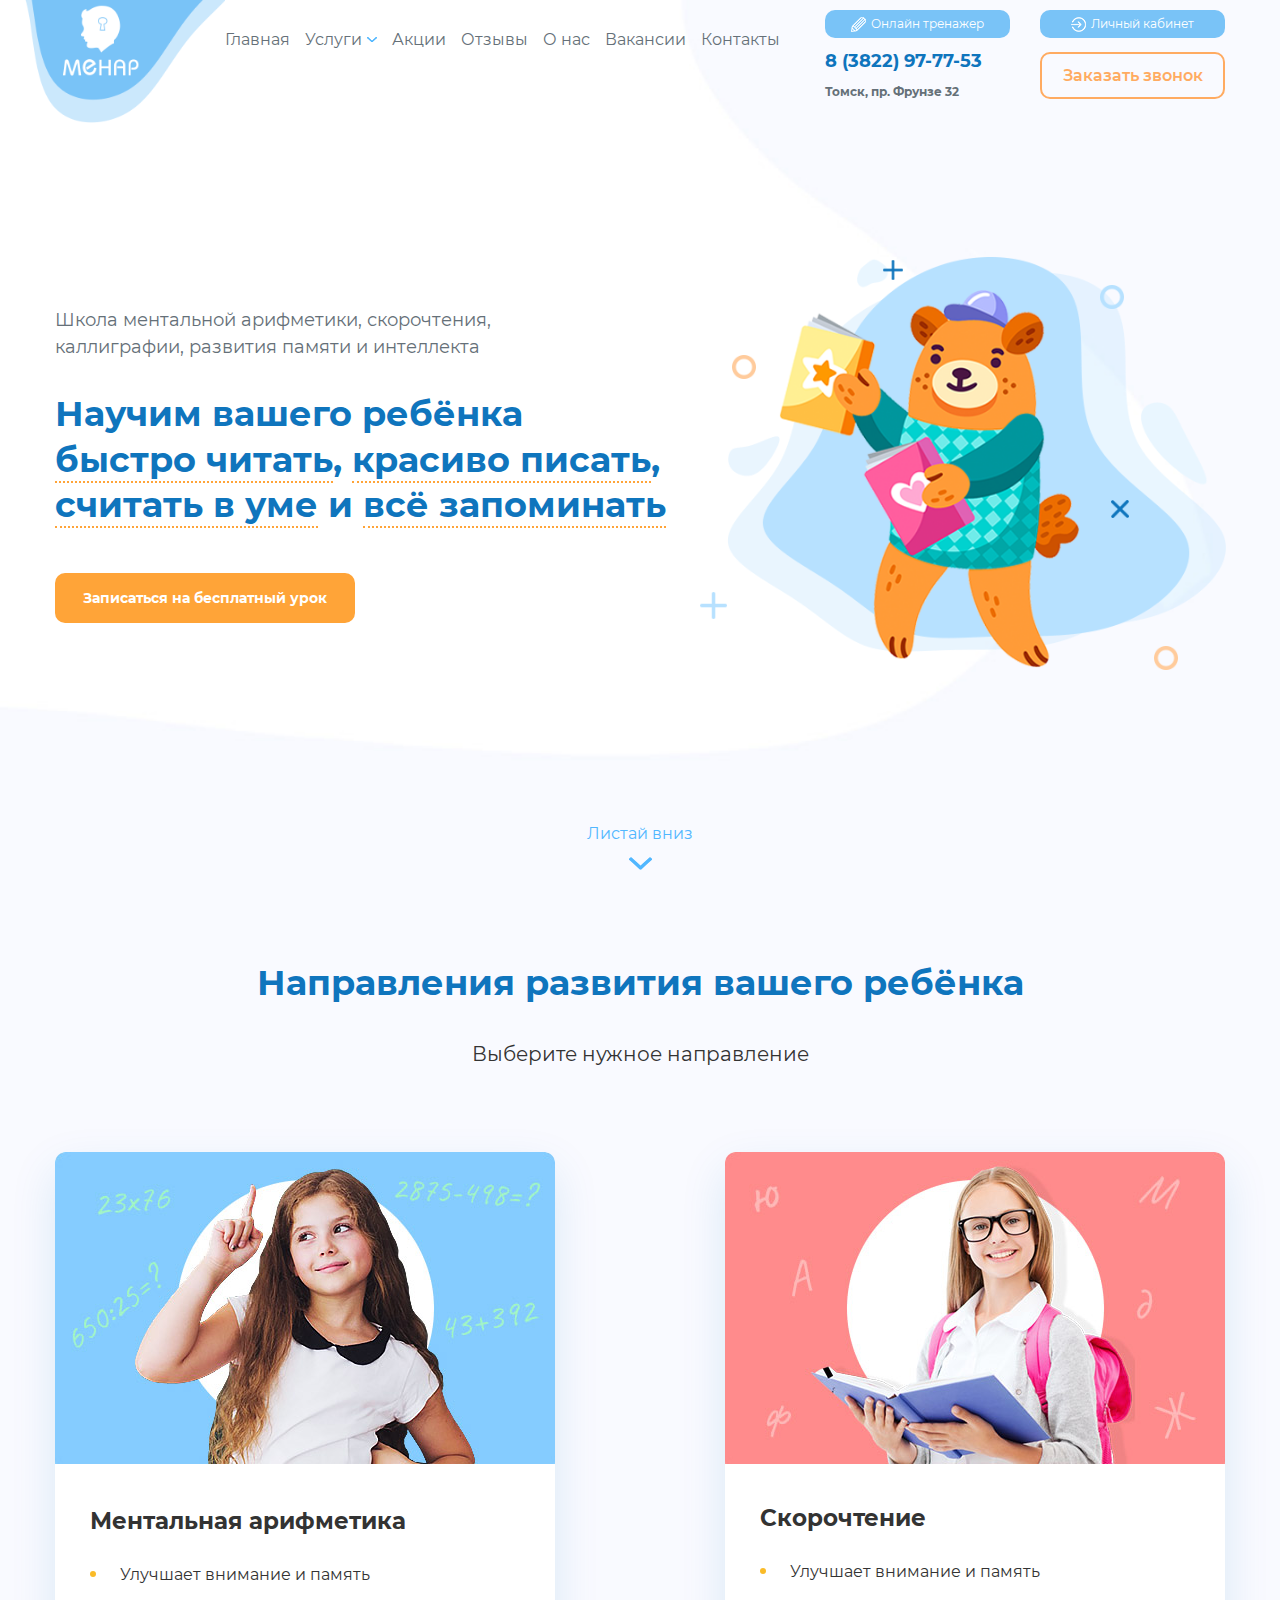
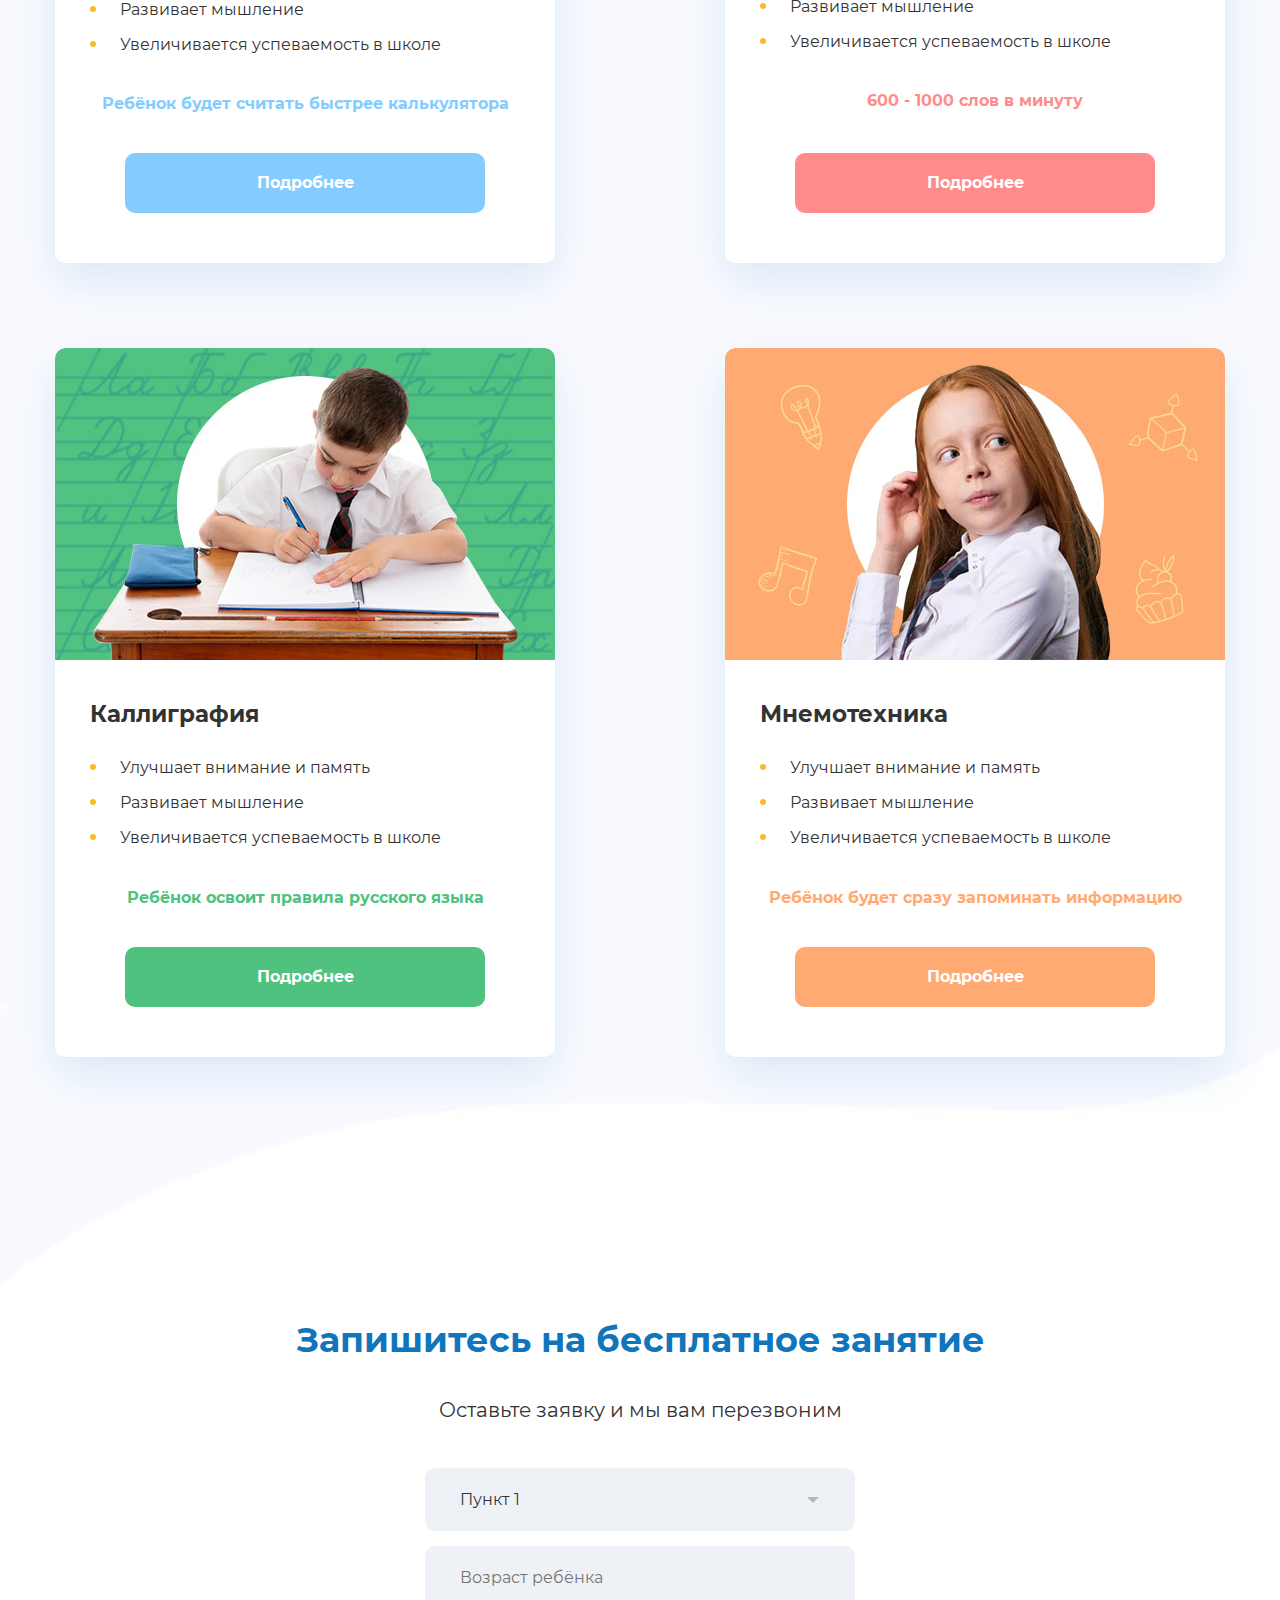
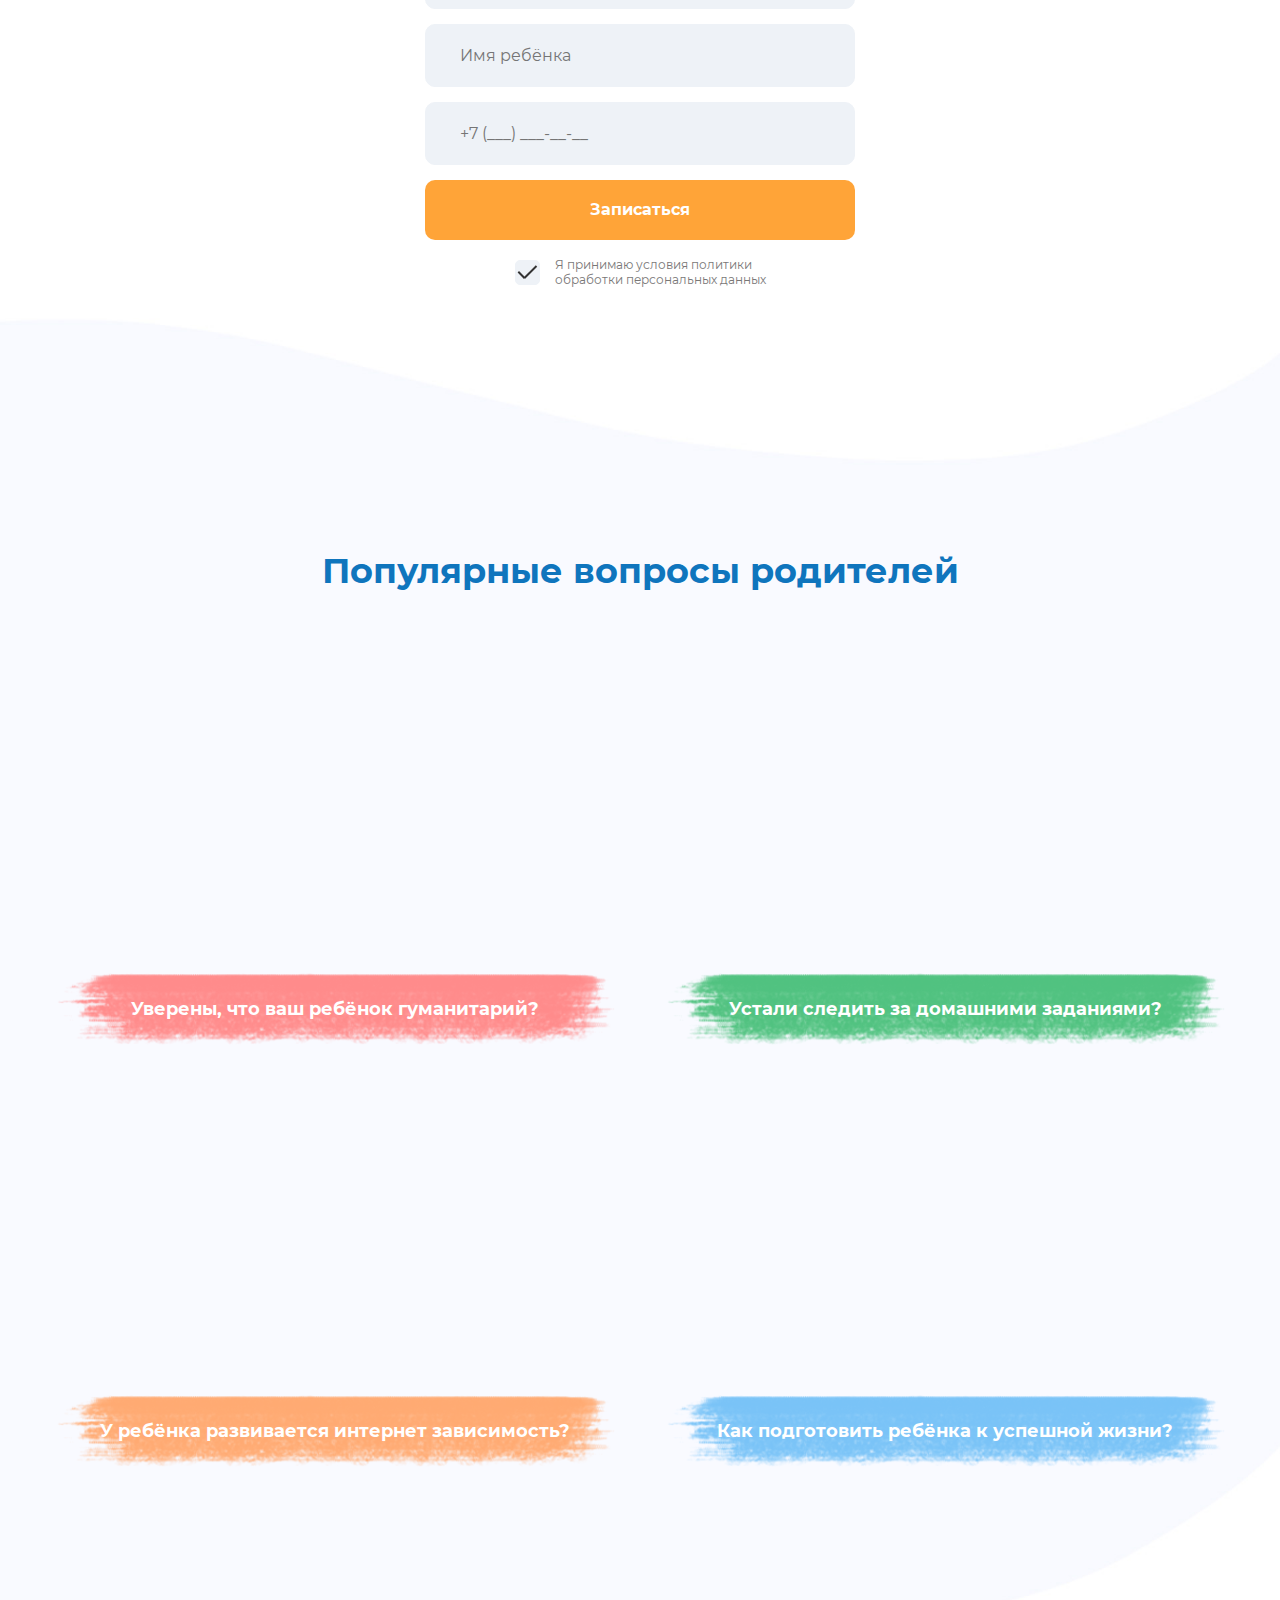
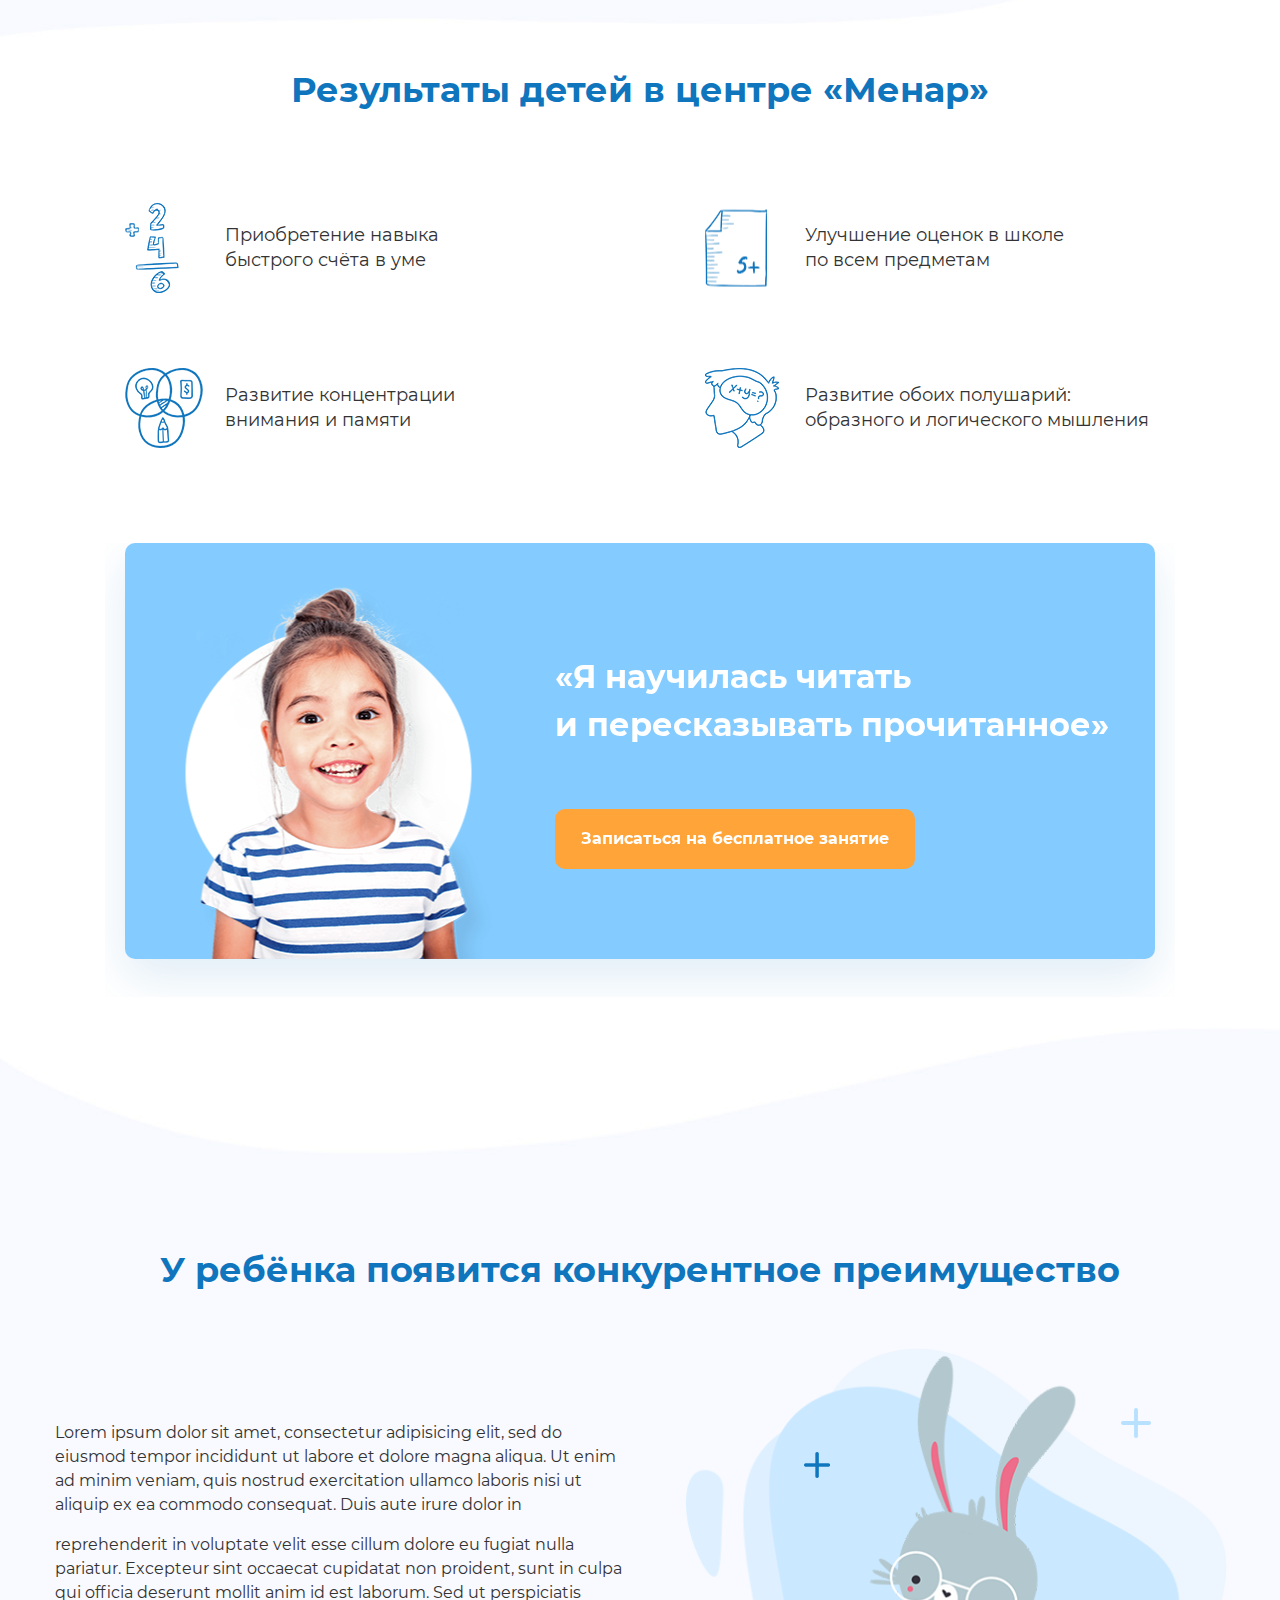
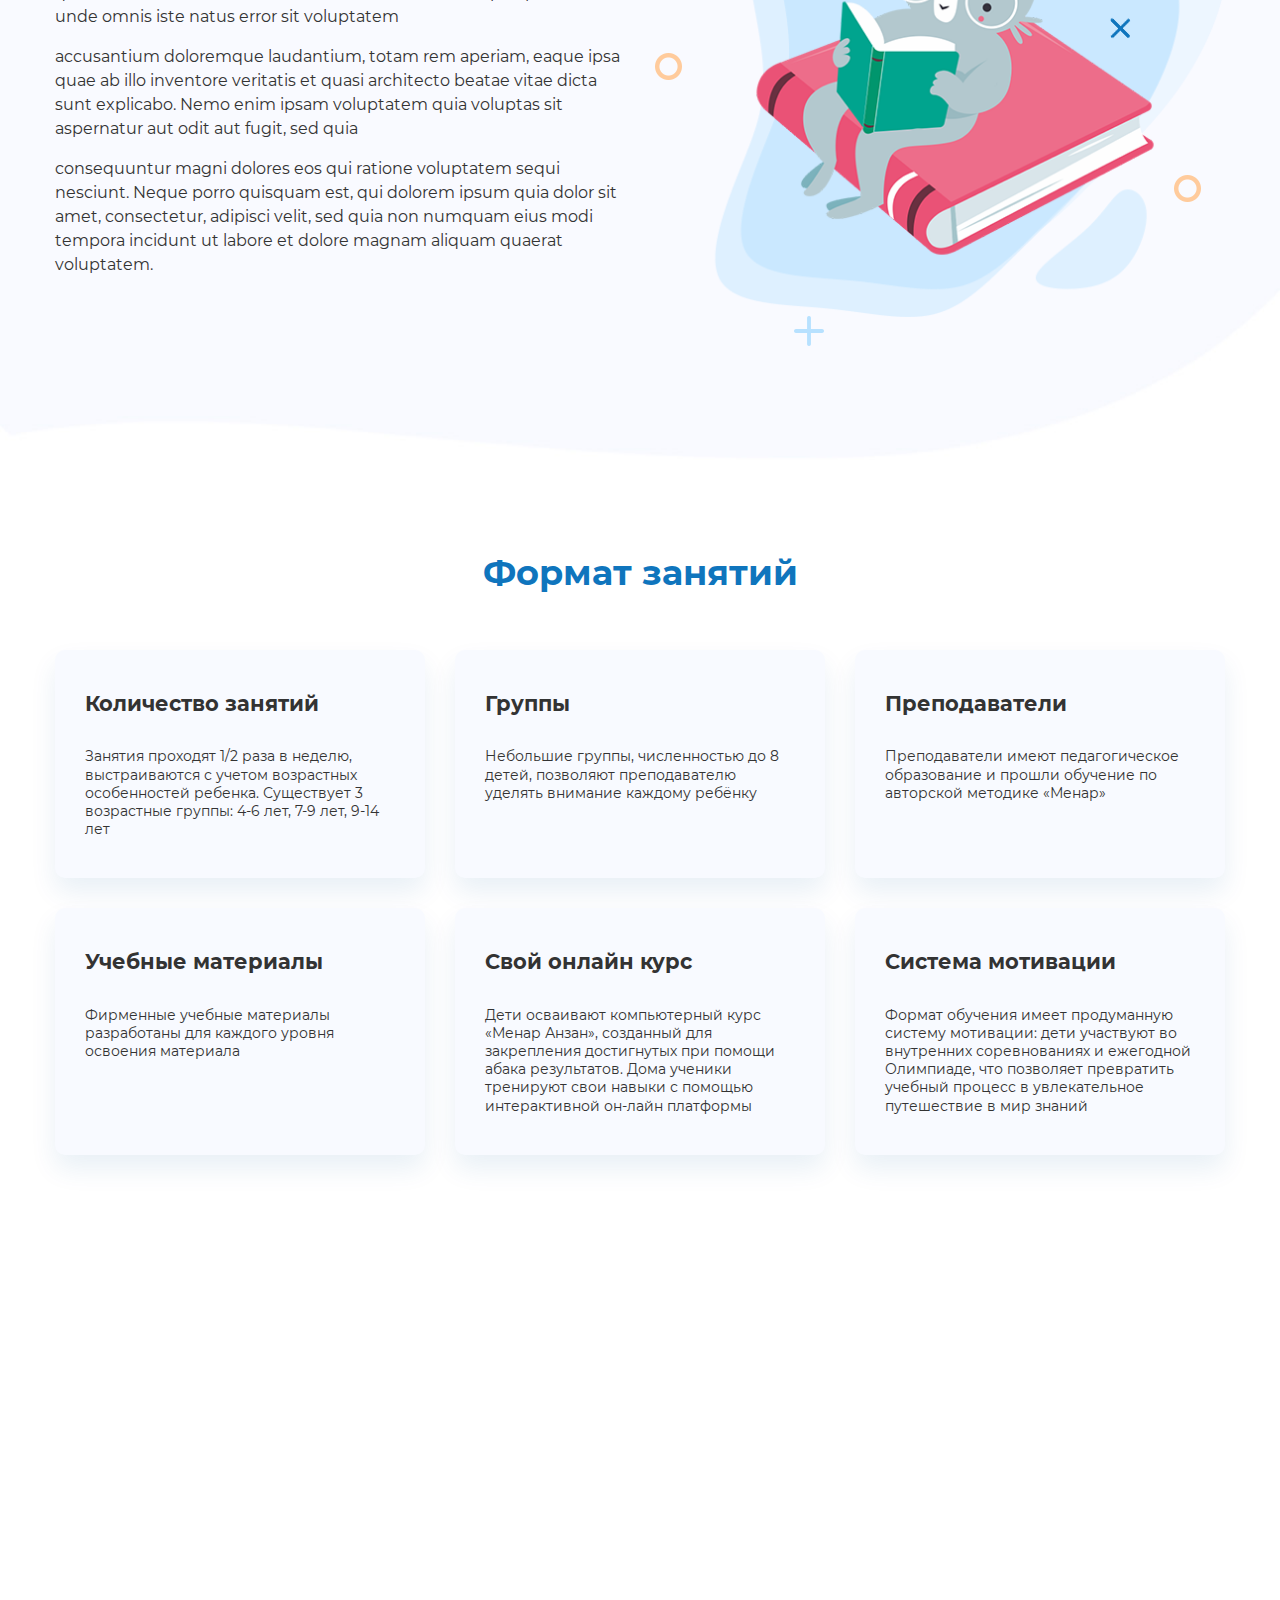
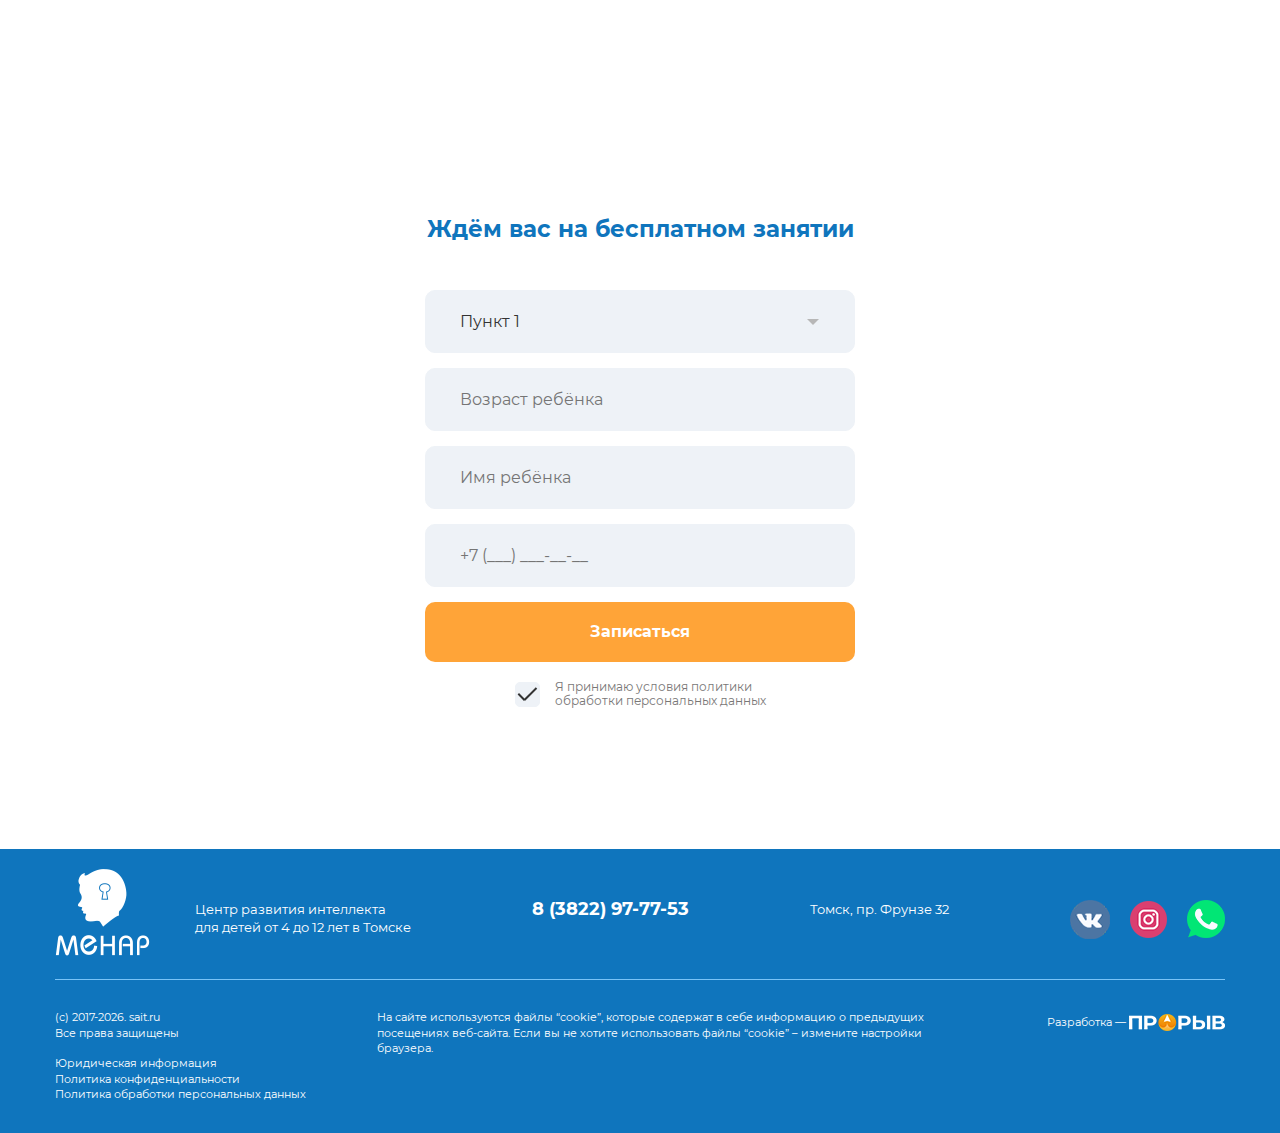
==== commit 4d337407: "sdfvsdfv" ====
--- a/index.html
+++ b/index.html
@@ -436,7 +436,7 @@
 						<p>(с) 2017-<span id="footer-year"></span>. sait.ru<br> Все права защищены</p>
 						<br>
 						<p>
-							<a href="#" target="_blank">Юридическая информация</a><br>
+							<a href="#popup-ur-info" class="fancybox">Юридическая информация</a><br>
 							<a href="#" target="_blank">Политика конфиденциальности</a><br>
 							<a href="#" target="_blank">Политика обработки персональных данных</a>
 						</p>
@@ -469,6 +469,14 @@
 						<button type="submit" class="btn">Записаться</button>
 						<div class="policy-text"><div class="radio-btn active"></div>Я принимаю условия <a href="#" target="_blank">политики<br> обработки персональных данных</a></div>
 					</form>
+				</div>
+			</div>
+
+			<div class="popup" id="popup-ur-info">
+				<h2 class="title">Юридическая информация</h2>
+				<div class="b-text">
+					<p>Lorem ipsum dolor sit amet, consectetur adipiscing elit, sed do eiusmod tempor incididunt ut labore et dolore magna aliqua. Sed risus pretium quam vulputate. Ullamcorper malesuada proin libero nunc consequat interdum varius sit. Lectus arcu bibendum at varius vel. Viverra orci sagittis eu volutpat odio facilisis mauris sit amet. Id aliquet lectus proin nibh nisl condimentum id. Dictum fusce ut placerat orci nulla pellentesque. Blandit aliquam etiam erat velit scelerisque. Mus mauris vitae ultricies leo integer malesuada nunc vel. Mattis nunc sed blandit libero volutpat sed cras.</p>
+					<p>Ac ut consequat semper viverra nam libero justo laoreet sit. Adipiscing at in tellus integer feugiat scelerisque varius. Risus quis varius quam quisque id diam vel. Placerat orci nulla pellentesque dignissim enim sit amet. Mattis vulputate enim nulla aliquet porttitor lacus luctus accumsan tortor. Fermentum leo vel orci porta non pulvinar. Viverra maecenas accumsan lacus vel. Nisi lacus sed viverra tellus in. Volutpat commodo sed egestas egestas fringilla phasellus faucibus scelerisque eleifend. Et malesuada fames ac turpis. Turpis cursus in hac habitasse platea dictumst quisque sagittis purus. Hendrerit dolor magna eget est lorem ipsum dolor. Et leo duis ut diam quam nulla porttitor massa.</p>
 				</div>
 			</div>
 		</div>
--- a/css/layout.css
+++ b/css/layout.css
@@ -475,7 +475,6 @@
 }
 .policy-text .radio-btn.error {
     border-color: #ff0000;
-    background-color: #ff0000;
 }
 .policy-text .radio-btn:hover {
     cursor: pointer;
--- a/css/main.css
+++ b/css/main.css
@@ -408,6 +408,34 @@
 	background-color: #e49230;
 }
 
+.svg-img {
+	display: block;
+	max-width: 100%;
+	margin: 0 auto;
+}
+.svg-img object {
+	display: block;
+	max-width: 100%;
+	margin: 0 auto;
+}
+.svg-img svg {
+	max-width: 100%;
+	margin: 0 auto;
+}
+.svg-img svg .left-rotate {
+	-webkit-animation: left-rotate 1s linear infinite;
+	-moz-animation: left-rotate 1s linear infinite;
+	-ms-animation: left-rotate 1s linear infinite;
+	animation: left-rotate 1s linear infinite;
+	transform-origin: 1% 1%;
+}
+.svg-img svg .right-rotate {
+	-webkit-animation: right-rotate 1s linear infinite;
+	-moz-animation: right-rotate 1s linear infinite;
+	-ms-animation: right-rotate 1s linear infinite;
+	animation: right-rotate 1s linear infinite;
+}
+
 .img-anim-wrap {
 	text-align: center;
 }
@@ -435,6 +463,36 @@
 	top: 0;
 	left: 5.3%;
 	max-width: 95% !important;
+}
+.img-anim-face.img-3 {
+	top: 0;
+	left: 4.8%;
+	max-width: 91% !important;
+}
+.img-anim-face.img-4 {
+	top: 0.5%;
+	left: 12.2%;
+	max-width: 87.8% !important;
+}
+.img-anim-face.img-5 {
+	left: 4.8%;
+	top: 0;
+	max-width: 95.2% !important;
+}
+.img-anim-face.img-6 {
+	left: 13.6%;
+	top: 5.4%;
+	max-width: 78.9% !important;
+}
+.img-anim-face.img-7 {
+	top: 0;
+	left: 7.6%;
+	max-width: 91.6% !important;
+}
+.img-anim-face.img-8 {
+	top: 0;
+	left: 12%;
+	max-width: 88.1% !important;
 }
 .img-anim-el {
 	display: block;
@@ -578,6 +636,398 @@
 	-ms-animation-duration: 2s;
 	animation-duration: 2s;
 }
+.img-anim-el.el-lam-1 {
+	top: 87.3%;
+	left: 12.6%;
+	max-width: 5.6% !important;
+	-webkit-transform-origin: -50% 50%;
+	-moz-transform-origin: -50% 50%;
+	-ms-transform-origin: -50% 50%;
+	transform-origin: -50% 50%;
+	-webkit-animation-duration: 2s;
+	-moz-animation-duration: 2s;
+	-ms-animation-duration: 2s;
+	animation-duration: 2s;
+}
+.img-anim-el.el-lam-2 {
+	top: 7.9%;
+	left: 86.7%;
+	max-width: 5.6% !important;
+	-webkit-transform-origin: 150% 0%;
+	-moz-transform-origin: 150% 0%;
+	-ms-transform-origin: 150% 0%;
+	transform-origin: 150% 0%;
+	-webkit-animation-duration: 3s;
+	-moz-animation-duration: 3s;
+	-ms-animation-duration: 3s;
+	animation-duration: 3s;
+}
+.img-anim-el.el-lam-3 {
+	top: 18.3%;
+	left: 29.3%;
+	max-width: 5.6% !important;
+	-webkit-transform-origin: 25% 25%;
+	-moz-transform-origin: 25% 25%;
+	-ms-transform-origin: 25% 25%;
+	transform-origin: 25% 25%;
+}
+.img-anim-el.el-lam-4 {
+	top: 85%;
+	left: 94%;
+	max-width: 6.1% !important;
+	-webkit-animation-duration: 2.5s;
+	-moz-animation-duration: 2.5s;
+	-ms-animation-duration: 2.5s;
+	animation-duration: 2.5s;
+}
+.img-anim-el.el-lam-5 {
+	top: 50.3%;
+	left: 86.3%;
+	max-width: 4.3% !important;
+	-webkit-animation-duration: 1.5s;
+	-moz-animation-duration: 1.5s;
+	-ms-animation-duration: 1.5s;
+	animation-duration: 1.5s;
+}
+.img-anim-el.el-lam-6 {
+	top: 41%;
+	left: 0;
+	max-width: 4.1% !important;
+	-webkit-animation-duration: 2s;
+	-moz-animation-duration: 2s;
+	-ms-animation-duration: 2s;
+	animation-duration: 2s;
+}
+.img-anim-el.el-dog-1 {
+	top: 39.2%;
+	left: 0;
+	max-width: 4.8% !important;
+	-webkit-animation-duration: 3s;
+	-moz-animation-duration: 3s;
+	-ms-animation-duration: 3s;
+	animation-duration: 3s;
+	-webkit-transform-origin: 25% -50%;
+	-moz-transform-origin: 25% -50%;
+	-ms-transform-origin: 25% -50%;
+	transform-origin: 25% -50%;
+}
+.img-anim-el.el-dog-2 {
+	top: 50%;
+	left: 94%;
+	max-width: 4.8% !important;
+	-webkit-animation-duration: 2.5s;
+	-moz-animation-duration: 2.5s;
+	-ms-animation-duration: 2.5s;
+	animation-duration: 2.5s;
+	-webkit-transform-origin: 25% 25%;
+	-moz-transform-origin: 25% 25%;
+	-ms-transform-origin: 25% 25%;
+	transform-origin: 25% 25%;
+}
+.img-anim-el.el-dog-3 {
+	top: 87.3%;
+	left: 14.4%;
+	max-width: 4.8% !important;
+	-webkit-animation-duration: 3.5s;
+	-moz-animation-duration: 3.5s;
+	-ms-animation-duration: 3.5s;
+	animation-duration: 3.5s;
+	-webkit-transform-origin: 100% 0%;
+	-moz-transform-origin: 100% 0%;
+	-ms-transform-origin: 100% 0%;
+	transform-origin: 100% 0%;
+}
+.img-anim-el.el-dog-4 {
+	top: 20%;
+	left: 20.7%;
+	max-width: 3.6% !important;
+	-webkit-animation-duration: 1.5s;
+	-moz-animation-duration: 1.5s;
+	-ms-animation-duration: 1.5s;
+	animation-duration: 1.5s;
+}
+.img-anim-el.el-dog-5 {
+	top: 0;
+	left: 86.2%;
+	max-width: 5.4% !important;
+	-webkit-animation-duration: 2s;
+	-moz-animation-duration: 2s;
+	-ms-animation-duration: 2s;
+	animation-duration: 2s;
+}
+.img-anim-el.el-dog-6 {
+	top: 94.2%;
+	left: 68.7%;
+	max-width: 5% !important;
+	-webkit-animation-duration: 3s;
+	-moz-animation-duration: 3s;
+	-ms-animation-duration: 3s;
+	animation-duration: 3s;
+}
+.img-anim-el.el-peng-1 {
+	top: 4.2%;
+	left: 13%;
+	max-width: 5.5% !important;
+	-webkit-animation-duration: 3.5s;
+	-moz-animation-duration: 3.5s;
+	-ms-animation-duration: 3.5s;
+	animation-duration: 3.5s;
+	-webkit-transform-origin: 100% 0%;
+	-moz-transform-origin: 100% 0%;
+	-ms-transform-origin: 100% 0%;
+	transform-origin: 100% 0%;
+}
+.img-anim-el.el-peng-2 {
+	top: 90.8%;
+	left: 85.7%;
+	max-width: 5.5% !important;
+	-webkit-animation-duration: 3s;
+	-moz-animation-duration: 3s;
+	-ms-animation-duration: 3s;
+	animation-duration: 3s;
+	-webkit-transform-origin: 100% 0%;
+	-moz-transform-origin: 100% 0%;
+	-ms-transform-origin: 100% 0%;
+	transform-origin: 100% 0%;
+}
+.img-anim-el.el-peng-3 {
+	top: 59.4%;
+	left: 17.8%;
+	max-width: 5.5% !important;
+	-webkit-animation-duration: 2.5s;
+	-moz-animation-duration: 2.5s;
+	-ms-animation-duration: 2.5s;
+	animation-duration: 2.5s;
+	-webkit-transform-origin: 25% 25%;
+	-moz-transform-origin: 25% 25%;
+	-ms-transform-origin: 25% 25%;
+	transform-origin: 25% 25%;
+}
+.img-anim-el.el-peng-4 {
+	top: 11.6%;
+	left: 85.9%;
+	max-width: 4.1% !important;
+	-webkit-animation-duration: 1.5s;
+	-moz-animation-duration: 1.5s;
+	-ms-animation-duration: 1.5s;
+	animation-duration: 1.5s;
+}
+.img-anim-el.el-peng-5 {
+	top: 42%;
+	left: 79.3%;
+	max-width: 4.3% !important;
+	-webkit-animation-duration: 2.5s;
+	-moz-animation-duration: 2.5s;
+	-ms-animation-duration: 2.5s;
+	animation-duration: 2.5s;
+}
+.img-anim-el.el-peng-6 {
+	top: 80.2%;
+	left: 0;
+	max-width: 6.1% !important;
+	-webkit-animation-duration: 3s;
+	-moz-animation-duration: 3s;
+	-ms-animation-duration: 3s;
+	animation-duration: 3s;
+}
+.img-anim-el.el-squir-1 {
+	top: 88.2%;
+	left: 16%;
+	max-width: 4.5% !important;
+	-webkit-animation-duration: 2.5s;
+	-moz-animation-duration: 2.5s;
+	-ms-animation-duration: 2.5s;
+	animation-duration: 2.5s;
+	-webkit-transform-origin: 100% 0%;
+	-moz-transform-origin: 100% 0%;
+	-ms-transform-origin: 100% 0%;
+	transform-origin: 100% 0%;
+}
+.img-anim-el.el-squir-2 {
+	top: 63.5%;
+	left: 95.5%;
+	max-width: 4.5% !important;
+	-webkit-animation-duration: 3s;
+	-moz-animation-duration: 3s;
+	-ms-animation-duration: 3s;
+	animation-duration: 3s;
+	-webkit-transform-origin: 100% 0%;
+	-moz-transform-origin: 100% 0%;
+	-ms-transform-origin: 100% 0%;
+	transform-origin: 100% 0%;
+}
+.img-anim-el.el-squir-3 {
+	top: 42.6%;
+	left: 0;
+	max-width: 4.5% !important;
+	-webkit-animation-duration: 3.5s;
+	-moz-animation-duration: 3.5s;
+	-ms-animation-duration: 3.5s;
+	animation-duration: 3.5s;
+	-webkit-transform-origin: 100% 0%;
+	-moz-transform-origin: 100% 0%;
+	-ms-transform-origin: 100% 0%;
+	transform-origin: 100% 0%;
+}
+.img-anim-el.el-squir-4 {
+	top: 13%;
+	left: 14%;
+	max-width: 3.4% !important;
+	-webkit-animation-duration: 2.5s;
+	-moz-animation-duration: 2.5s;
+	-ms-animation-duration: 2.5s;
+	animation-duration: 2.5s;
+}
+.img-anim-el.el-squir-5 {
+	top: 0;
+	left: 83%;
+	max-width: 5% !important;
+	-webkit-animation-duration: 2s;
+	-moz-animation-duration: 2s;
+	-ms-animation-duration: 2s;
+	animation-duration: 2s;
+}
+.img-anim-el.el-squir-6 {
+	top: 76.8%;
+	left: 74.1%;
+	max-width: 3.5% !important;
+	-webkit-animation-duration: 1.5s;
+	-moz-animation-duration: 1.5s;
+	-ms-animation-duration: 1.5s;
+	animation-duration: 1.5s;
+}
+.img-anim-el.el-turt-1 {
+	top: 1.8%;
+	left: 31.4%;
+	max-width: 4.9% !important;
+	-webkit-animation-duration: 3s;
+	-moz-animation-duration: 3s;
+	-ms-animation-duration: 3s;
+	animation-duration: 3s;
+	-webkit-transform-origin: 100% 0%;
+	-moz-transform-origin: 100% 0%;
+	-ms-transform-origin: 100% 0%;
+	transform-origin: 100% 0%;
+}
+.img-anim-el.el-turt-2 {
+	left: 76.7%;
+	top: 94.2%;
+	max-width: 4.9% !important;
+	-webkit-animation-duration: 3.5s;
+	-moz-animation-duration: 3.5s;
+	-ms-animation-duration: 3.5s;
+	animation-duration: 3.5s;
+	-webkit-transform-origin: 100% 0%;
+	-moz-transform-origin: 100% 0%;
+	-ms-transform-origin: 100% 0%;
+	transform-origin: 100% 0%;
+}
+.img-anim-el.el-turt-3 {
+	top: 58.7%;
+	left: 0;
+	max-width: 4.9% !important;
+	-webkit-animation-duration: 2.5s;
+	-moz-animation-duration: 2.5s;
+	-ms-animation-duration: 2.5s;
+	animation-duration: 2.5s;
+	-webkit-transform-origin: 100% 0%;
+	-moz-transform-origin: 100% 0%;
+	-ms-transform-origin: 100% 0%;
+	transform-origin: 100% 0%;
+}
+.img-anim-el.el-turt-4 {
+	top: 5%;
+	left: 75%;
+	max-width: 3.8% !important;
+	-webkit-animation-duration: 1.5s;
+	-moz-animation-duration: 1.5s;
+	-ms-animation-duration: 1.5s;
+	animation-duration: 1.5s;
+}
+.img-anim-el.el-turt-5 {
+	top: 54.4%;
+	left: 96.4%;
+	max-width: 3.6% !important;
+	-webkit-animation-duration: 2s;
+	-moz-animation-duration: 2s;
+	-ms-animation-duration: 2s;
+	animation-duration: 2s;
+}
+.img-anim-el.el-turt-6 {
+	top: 93%;
+	left: 13%;
+	max-width: 5.4% !important;
+	-webkit-animation-duration: 2.5s;
+	-moz-animation-duration: 2.5s;
+	-ms-animation-duration: 2.5s;
+	animation-duration: 2.5s;
+}
+.img-anim-el.el-chick-1 {
+	top: 39.6%;
+	left: 0;
+	max-width: 5% !important;
+	-webkit-animation-duration: 3s;
+	-moz-animation-duration: 3s;
+	-ms-animation-duration: 3s;
+	animation-duration: 3s;
+	-webkit-transform-origin: 100% 0%;
+	-moz-transform-origin: 100% 0%;
+	-ms-transform-origin: 100% 0%;
+	transform-origin: 100% 0%;
+}
+.img-anim-el.el-chick-2 {
+	top: 4%;
+	left: 88%;
+	max-width: 5% !important;
+	-webkit-animation-duration: 3.5s;
+	-moz-animation-duration: 3.5s;
+	-ms-animation-duration: 3.5s;
+	animation-duration: 3.5s;
+	-webkit-transform-origin: 100% 0%;
+	-moz-transform-origin: 100% 0%;
+	-ms-transform-origin: 100% 0%;
+	transform-origin: 100% 0%;
+}
+.img-anim-el.el-chick-3 {
+	top: 94.6%;
+	left: 51%;
+	max-width: 5% !important;
+	-webkit-animation-duration: 2.5s;
+	-moz-animation-duration: 2.5s;
+	-ms-animation-duration: 2.5s;
+	animation-duration: 2.5s;
+	-webkit-transform-origin: 100% 0%;
+	-moz-transform-origin: 100% 0%;
+	-ms-transform-origin: 100% 0%;
+	transform-origin: 100% 0%;
+}
+.img-anim-el.el-chick-4 {
+	top: 83%;
+	left: 90.4%;
+	max-width: 3.7% !important;
+	-webkit-animation-duration: 2s;
+	-moz-animation-duration: 2s;
+	-ms-animation-duration: 2s;
+	animation-duration: 2s;
+}
+.img-anim-el.el-chick-5 {
+	top: 74.3%;
+	left: 16%;
+	max-width: 3.9% !important;
+	-webkit-animation-duration: 1.5s;
+	-moz-animation-duration: 1.5s;
+	-ms-animation-duration: 1.5s;
+	animation-duration: 1.5s;
+}
+.img-anim-el.el-chick-6 {
+	top: 3%;
+	left: 22%;
+	max-width: 5.5% !important;
+	-webkit-animation-duration: 2.5s;
+	-moz-animation-duration: 2.5s;
+	-ms-animation-duration: 2.5s;
+	animation-duration: 2.5s;
+}
 
 .face {
 	background-position: center;
@@ -691,6 +1141,7 @@
 	justify-content: flex-start;
 }
 .cards .card {
+	position: relative;
 	overflow: hidden;
 	border-radius: 10px;
 	box-shadow: 0px 18px 46px 0px rgba(15, 117, 189, 0.13);
@@ -723,11 +1174,11 @@
 	max-width: 100%;
 }
 .cards .card .content {
-	padding: 40px 35px 50px;
+	padding: 40px 35px 150px;
 	text-align: left;
 }
 .other-cards .cards .card .content {
-	padding: 25px;
+	padding: 25px 25px 125px;
 }
 .cards .card .name {
 	display: block;
@@ -777,7 +1228,18 @@
 	color: #ffaa72;
 }
 .cards .card .btn {
-	margin: 40px auto 0;
+	width: calc(100% - 70px);
+	position: absolute;
+	left: 50%;
+	bottom: 50px;
+	-webkit-transform: translateX(-50%);
+	-moz-transform: translateX(-50%);
+	-ms-transform: translateX(-50%);
+	transform: translateX(-50%);
+}
+.other-cards .cards .card .btn {
+	width: calc(100% - 50px);
+	bottom: 25px;
 }
 .cards .card.card-blue .btn {
 	background-color: #84ccff;
@@ -1232,9 +1694,27 @@
 	display: block;
 	margin-left: 60px;
 	color: #657078;
+	position: relative;
+}
+.mental-face-top-right a:before {
+	content: '';
+	display: block;
+	width: 100%;
+	height: 2px;
+	position: absolute;
+	left: 0;
+	top: calc(100% + 14px);
+	background-color: transparent;
+	-webkit-transition: all 0.3s;
+	-moz-transition: all 0.3s;
+	-ms-transition: all 0.3s;
+	transition: all 0.3s;
 }
 .mental-face-top-right a:hover {
 	color: #333333;
+}
+.mental-face-top-right a:hover:before {
+	background-color: #657078;
 }
 .mental-face .wrap {
 	margin-top: 45px;
@@ -1476,6 +1956,7 @@
 	display: block;
 	max-width: 100%;
 	margin: 0 auto;
+	border-radius: 10px;
 }
 
 .partners-block {
@@ -1502,6 +1983,13 @@
 	margin-bottom: 30px;
 	margin-right: 30px;
 	width: calc(25% - 22.5px);
+	-webkit-transition: all 0.3s;
+	-moz-transition: all 0.3s;
+	-ms-transition: all 0.3s;
+	transition: all 0.3s;
+}
+.partners li:hover {
+	box-shadow: 0px 14px 27px 0px rgba(0, 93, 158, 0.3);
 }
 .partners li:nth-child(4n) {
 	margin-right: 0;
@@ -1685,7 +2173,15 @@
 	margin-top: 50px;
 }
 .review {
-	width: calc(100%/3);
+	width: calc(100%/3 - 20px);
+	border: 1px solid #dbdbdb;
+	border-radius: 3px;
+	overflow: hidden;
+	margin-right: 30px;
+	margin-bottom: 30px;
+}
+.review:nth-child(3n) {
+	margin-right: 0;
 }
 .review iframe {
 	width: 100% !important;
@@ -1750,6 +2246,40 @@
 	fill: #79c3f7;
 }
 
+.ur-info {
+	margin: 40px auto 0;
+	max-width: 760px;
+	text-align: left;
+}
+.ur-info li {
+	font-size: 18px;
+	line-height: 1.2;
+	color: #0f75bd;
+	margin-bottom: 20px;
+}
+.ur-info li:last-child {
+	margin-bottom: 0;
+}
+.ur-info li a {
+	color: #0f75bd;
+}
+.ur-info li a:hover {
+	color: #0b609c;
+}
+
+.b-text {
+	margin-top: 30px;
+	text-align: left;
+	font-size: 16px;
+}
+.b-text p {
+	display: block;
+	margin-bottom: 16px;
+}
+.b-text p:last-child {
+	margin-bottom: 0;
+}
+
 
 
 
@@ -2025,8 +2555,12 @@
 		width: 100%;
 	}
 
+	.reviews {
+		justify-content: space-between;
+	}
 	.review {
-		width: 50%;
+		width: calc(50% - 15px);
+		margin-right: 0;
 	}
 }
 @media screen and (max-width: 768px){
@@ -2094,10 +2628,10 @@
 		margin-top: 30px;
 	}
 	.cards .card .content {
-		padding: 20px 15px 30px;
+		padding: 20px 15px 100px;
 	}
 	.other-cards .cards .card .content {
-		padding: 15px;
+		padding: 15px 15px 85px;
 	}
 	.cards .card .name {
 		font-size: 16px;
@@ -2117,7 +2651,12 @@
 		font-size: 14px;
 	}
 	.cards .card .btn {
-		margin-top: 20px;
+		width: calc(100% - 30px);
+		bottom: 30px;
+	}
+	.other-cards .cards .card .btn {
+		width: calc(100% - 30px);
+		bottom: 15px;
 	}
 
 	.b-form {
@@ -2449,6 +2988,14 @@
 	.popup .b-form {
 		margin-top: 20px;
 	}
+
+	.b-text {
+		margin-top: 20px;
+		font-size: 14px;
+	}
+	.b-text p {
+		margin-bottom: 14px;
+	}
 }
 @media screen and (max-width: 560px){
 	.cards {
@@ -2457,6 +3004,21 @@
 	.cards .card, .other-cards .cards .card {
 		width: 100%;
 		margin: 30px auto 0 !important;
+	}
+	.cards .card .content {
+		padding: 20px 15px 30px;
+	}
+	.other-cards .cards .card .content {
+		padding: 15px;
+	}
+	.cards .card .btn {
+		width: 100%;
+		position: static;
+		margin-top: 20px;
+		-webkit-transform: translateX(0);
+		-moz-transform: translateX(0);
+		-ms-transform: translateX(0);
+		transform: translateX(0);
 	}
 
 	.descr-list {
@@ -2481,6 +3043,21 @@
 	}
 	.review {
 		width: 100%;
+		margin: 0 auto 15px;
+	}
+	.review:nth-child(3n) {
+		margin-right: auto;
+	}
+	.review:last-child {
+		margin-bottom: 0;
+	}
+
+	.ur-info {
+		margin-top: 20px;
+	}
+	.ur-info li {
+		font-size: 14px;
+		margin-bottom: 15px;
 	}
 }
 @media screen and (max-width: 460px){
